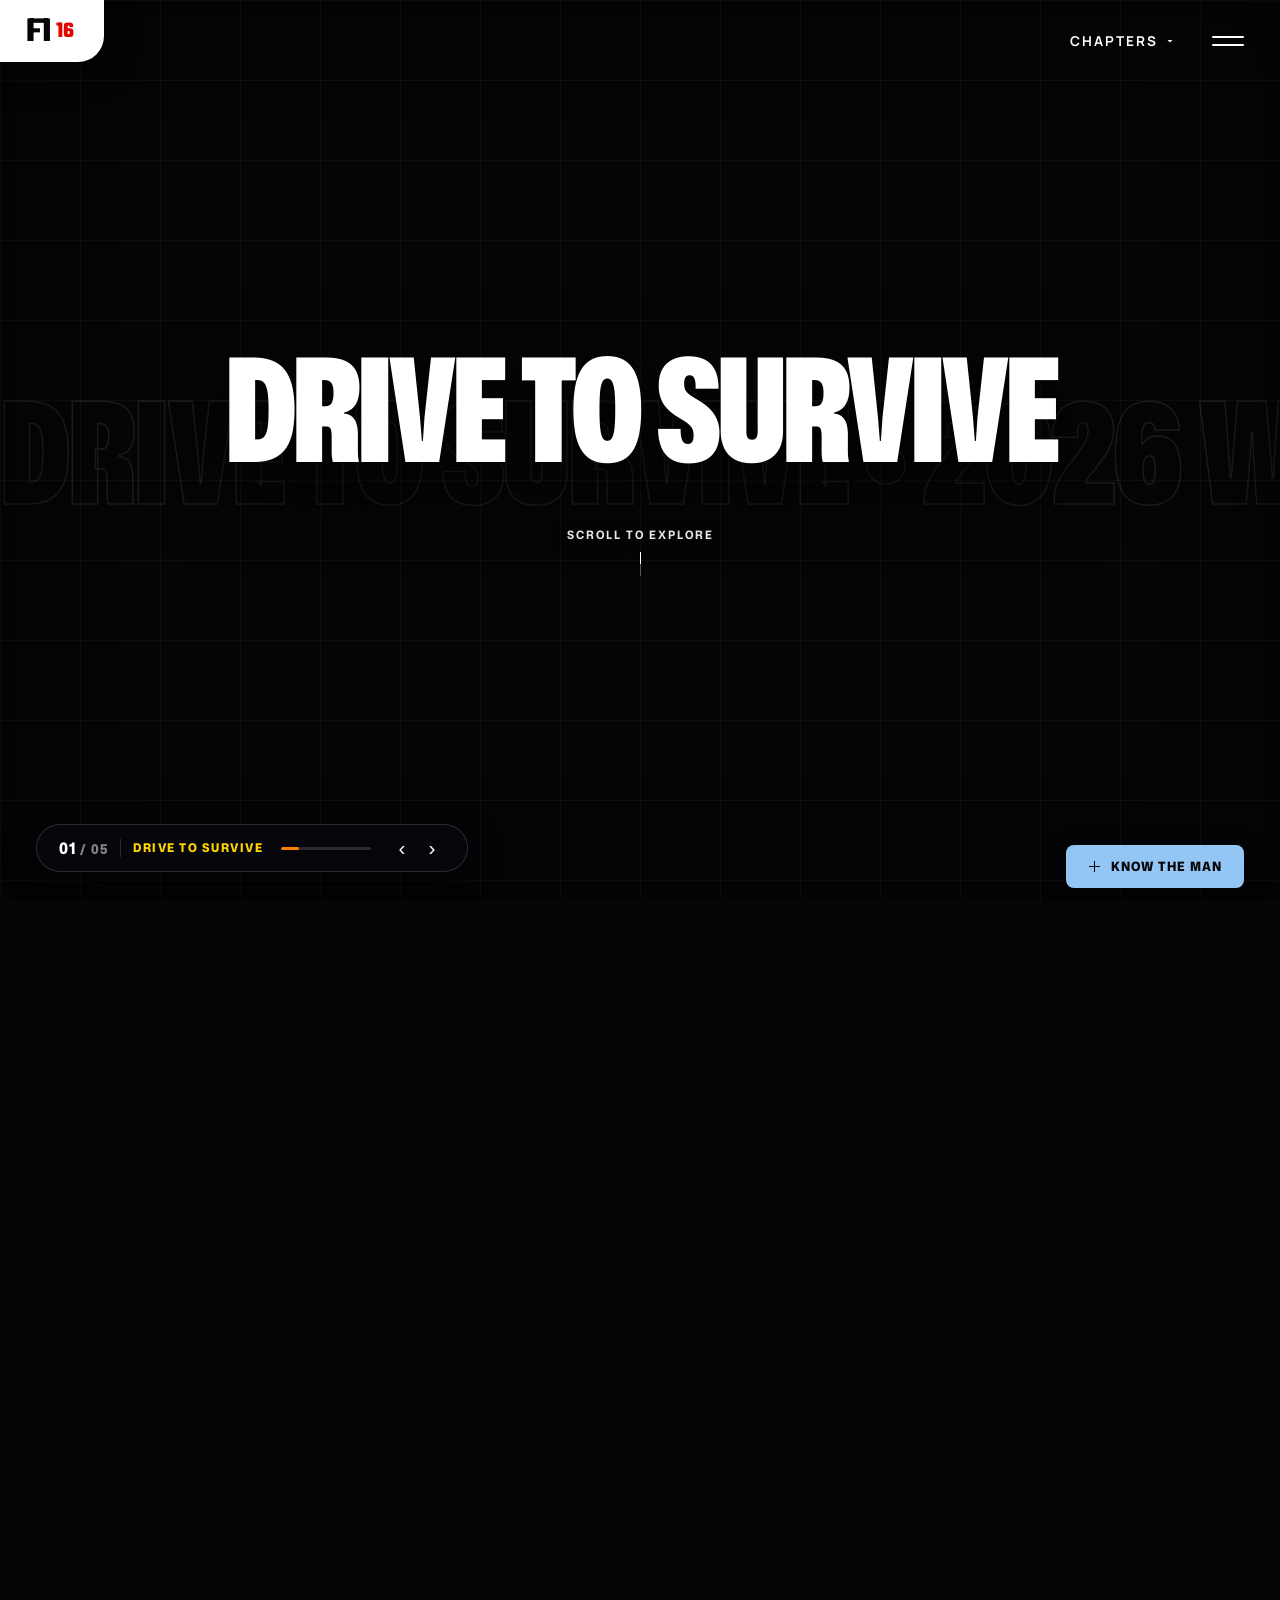
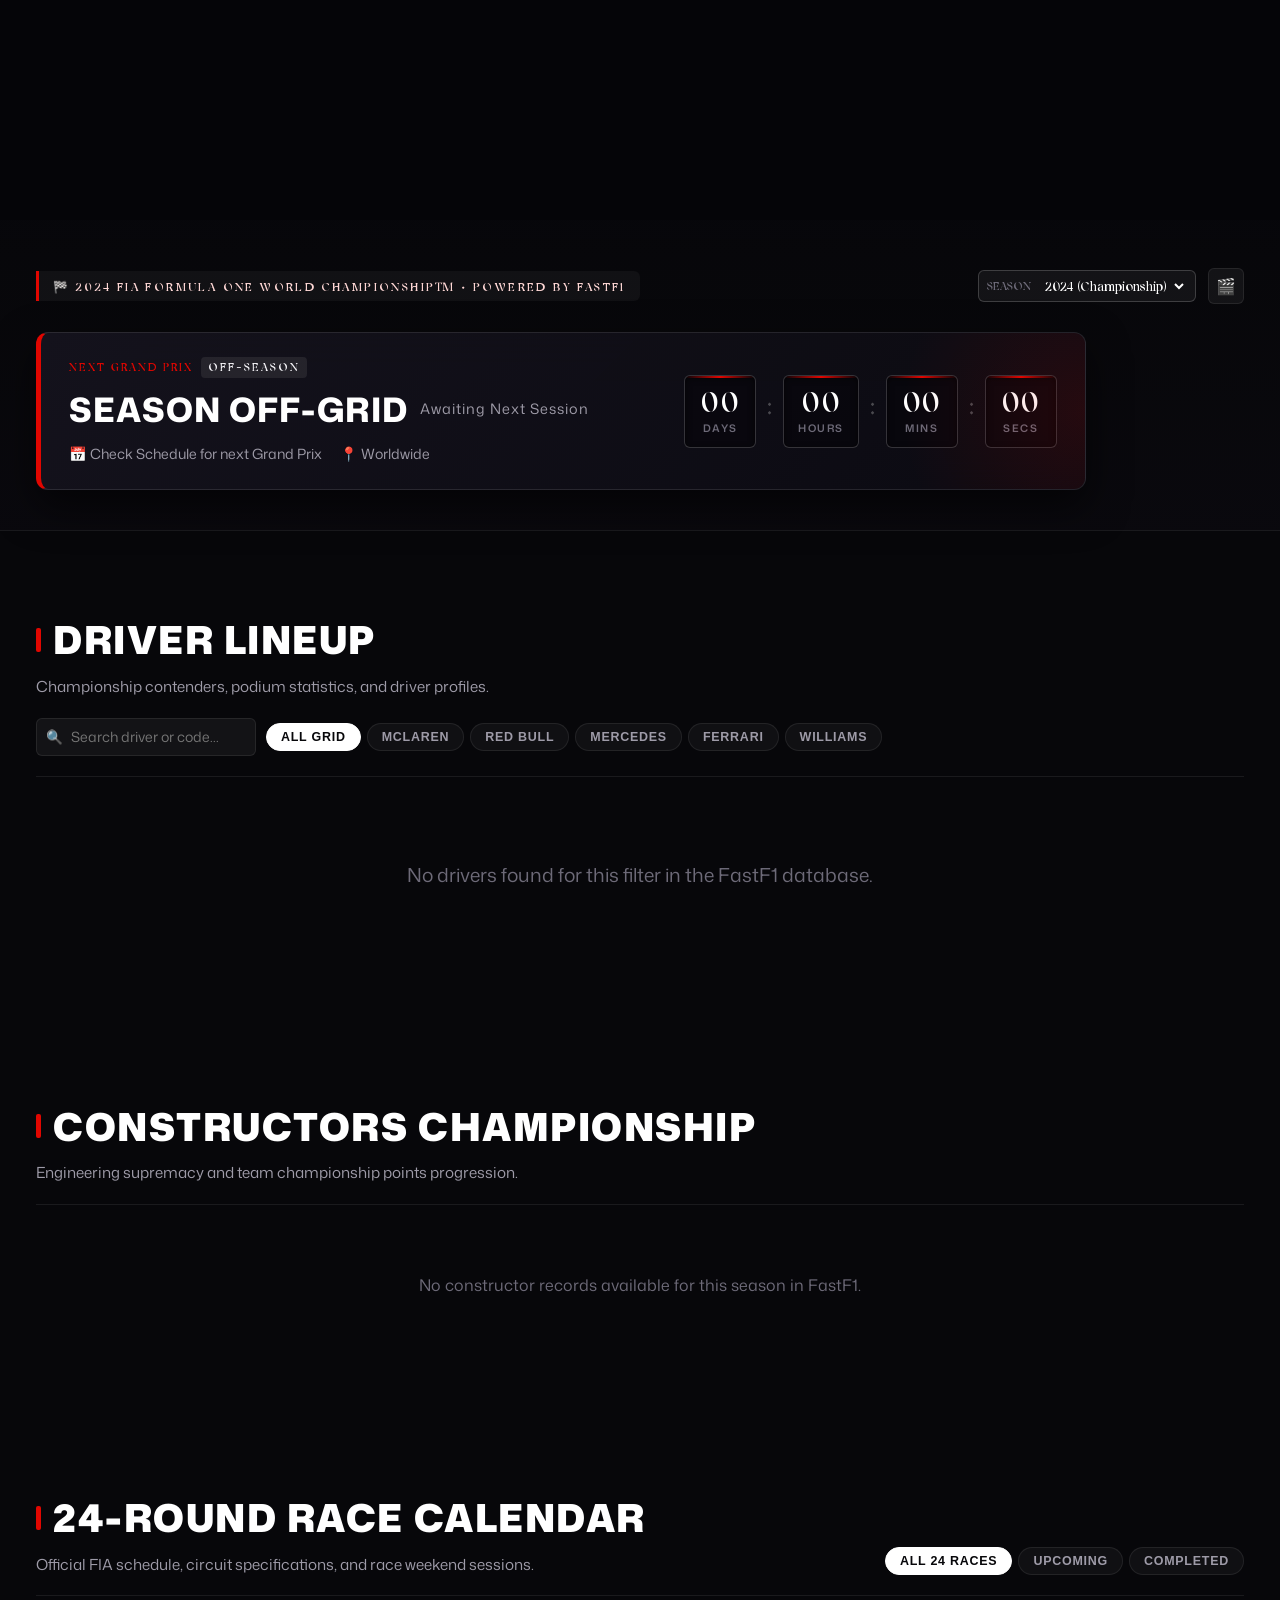
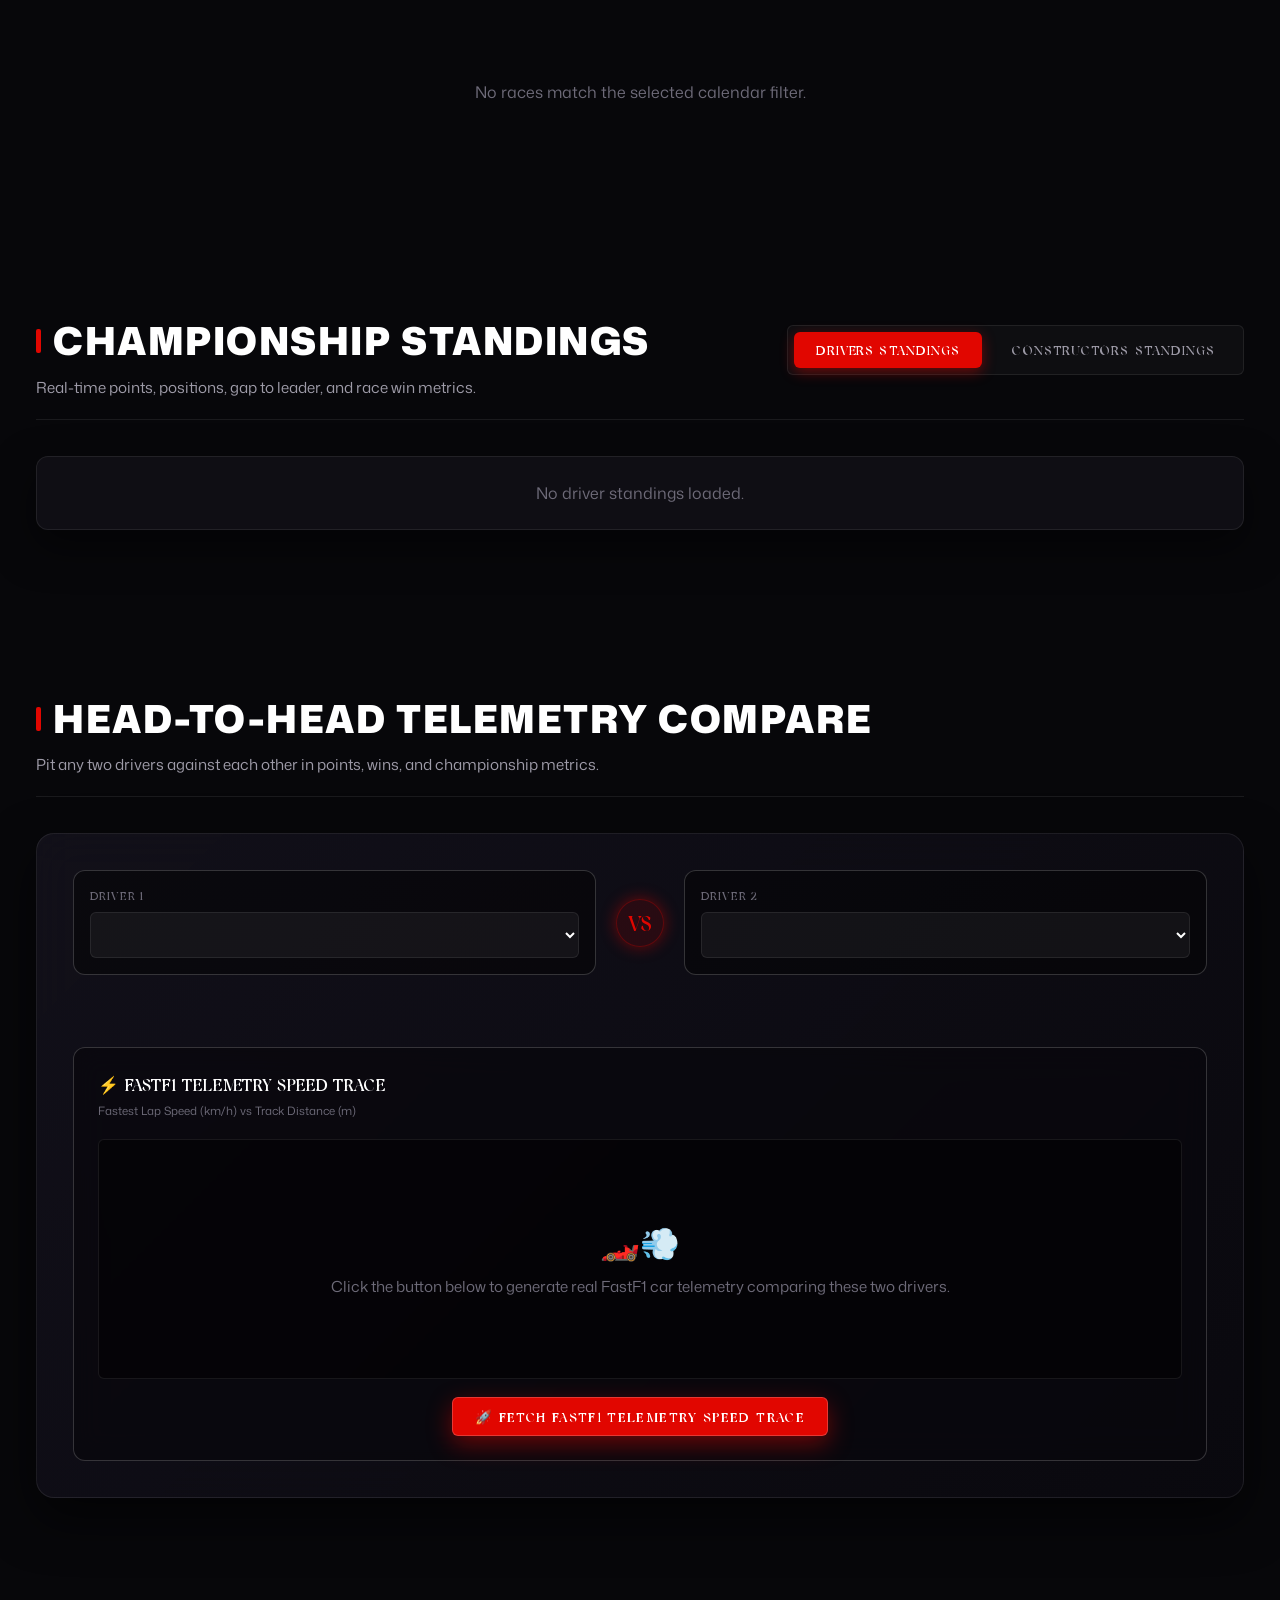
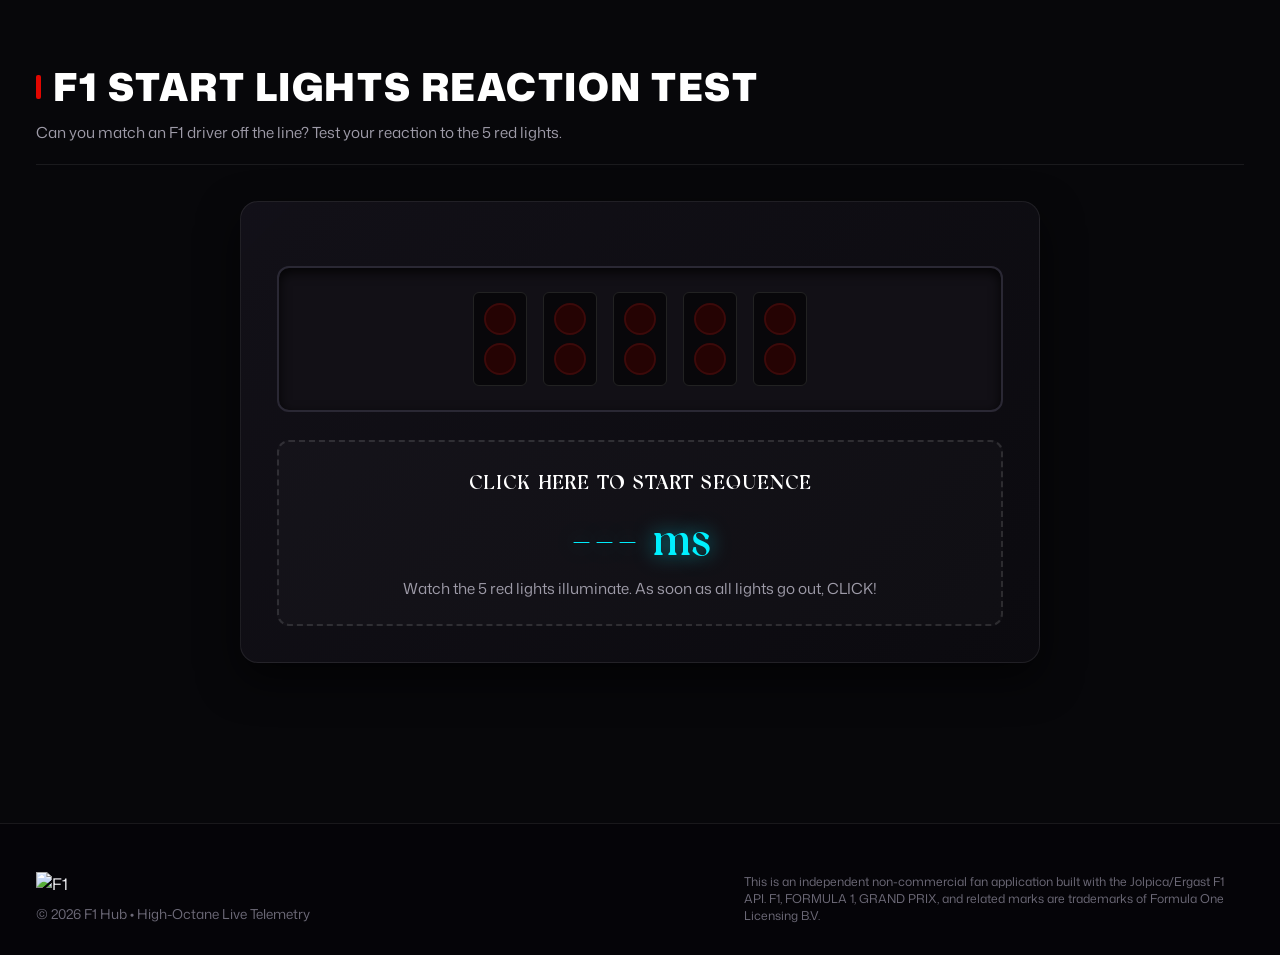
==== index.html @ 4eb57371 "Update F1 telemetry web app, styles, backend server and assets" ====
<!DOCTYPE html>
<html lang="en">
<head>
  <meta charset="UTF-8">
  <meta name="viewport" content="width=device-width, initial-scale=1.0">
  <title>F1 Hub | Official Live Telemetry & Championship Dashboard</title>
  <meta name="description" content="Official F1 telemetry dashboard featuring real-time championship standings, 24-race calendar, driver head-to-head comparisons, and interactive reaction time training.">
  <link rel="preconnect" href="https://fonts.googleapis.com">
  <link rel="preconnect" href="https://fonts.gstatic.com" crossorigin>
  <link href="https://fonts.googleapis.com/css2?family=Manrope:wght@400;600;700;800&family=Teko:wght@500;600;700&family=Orbitron:wght@500;700;900&family=Titillium+Web:ital,wght@0,300;0,400;0,600;0,700;1,400&display=swap" rel="stylesheet">
  <link rel="stylesheet" href="styles.css">
  <link rel="icon" type="image/png" href="f1.png">
</head>
<body>

  <!-- ==========================================================================
       EXACT CHARLES LECLERC 3D TWIN-BLOCK ROTATING PRELOADER
       ========================================================================== -->
  <div id="sitePreloader" class="cl-site-preloader">
    <div class="cl-preloader-tiles">
      <div class="cl-tile"></div><div class="cl-tile"></div>
      <div class="cl-tile"></div><div class="cl-tile"></div>
    </div>
    <div class="cl-flipper-wrapper">
      <div class="cl-flipper-cube">
        <div class="cl-cube-part part-1"></div>
        <div class="cl-cube-part part-2"></div>
      </div>
    </div>
  </div>

  <!-- Chapters Fullscreen Modal / Drawer -->
  <div id="chaptersDrawer" class="cl-chapters-overlay">
    <div class="cl-chapters-header">
      <span class="cl-chapters-title">CHAPTERS</span>
      <button class="cl-chapters-close-btn" id="btnCloseChapters" aria-label="Close Chapters Menu">✕</button>
    </div>
    <ul class="cl-chapters-list">
      <li><a href="#hero" class="chapter-link"><span class="ch-num">01</span> DRIVE TO SURVIVE</a></li>
      <li><a href="#overview" class="chapter-link"><span class="ch-num">02</span> NEXT GRAND PRIX COUNTDOWN</a></li>
      <li><a href="#drivers" class="chapter-link"><span class="ch-num">03</span> DRIVER LINEUP</a></li>
      <li><a href="#teams" class="chapter-link"><span class="ch-num">04</span> CONSTRUCTOR TEAMS</a></li>
      <li><a href="#calendar" class="chapter-link"><span class="ch-num">05</span> 2026 RACE CALENDAR</a></li>
      <li><a href="#standings" class="chapter-link"><span class="ch-num">06</span> WORLD CHAMPIONSHIP STANDINGS</a></li>
      <li><a href="#compare" class="chapter-link"><span class="ch-num">07</span> TELEMETRY COMPARATOR</a></li>
      <li><a href="#reaction-game" class="chapter-link"><span class="ch-num">08</span> START LIGHTS REACTION</a></li>
      <li><a href="/loaders.html" class="chapter-link" target="_blank"><span class="ch-num">09</span> LOADERS SHOWCASE ⚡</a></li>
    </ul>
  </div>

  <!-- ==========================================================================
       LANDO NORRIS STYLE STICKY HORIZONTAL SCROLL SHOWCASE
       1. First scroll minimizes / shrinks the main hero section into a floating card
       2. Continued scroll does horizontal scroll across the showcase track
       ========================================================================== -->
  <section class="ln-scroll-container" id="heroScrollTrack">
    <div class="ln-sticky-viewport" id="heroStickyViewport">

      <!-- Top Left Protruding White Tab with Logo -->
      <div class="cl-top-tab">
        <a href="#hero" class="cl-tab-link" title="F1 Live Telemetry">
          <span class="cl-tab-logo-f1">F1</span>
          <span class="cl-tab-logo-num">16</span>
        </a>
      </div>

      <!-- Top Right Floating Navigation -->
      <nav class="cl-top-nav" aria-label="Hero Navigation">
        <button class="cl-nav-chapters-btn" id="btnChaptersToggle" aria-label="Toggle Chapters">
          <span>CHAPTERS</span>
          <svg class="cl-chevron-icon" width="12" height="12" viewBox="0 0 24 24" fill="currentColor">
            <path d="M7 10l5 5 5-5z"/>
          </svg>
        </button>

        <button class="cl-nav-burger-btn" id="btnBurgerToggle" aria-label="Open Navigation Menu">
          <span class="burger-bar"></span>
          <span class="burger-bar"></span>
        </button>
      </nav>

      <!-- Horizontal Showcase Strip -->
      <div class="ln-horizontal-strip" id="horizontalStrip">

        <!-- SLIDE 1: MAIN HERO SECTION (Minimizes / gets smaller on first scroll) -->
        <div class="ln-slide ln-slide-hero" id="hero">
          <!-- Backdrop Kinetic Outline Typography (revealed as hero minimizes) -->
          <div class="ln-slide-backdrop-marquee" aria-hidden="true">
            <div class="ln-marquee-track">
              <span>DRIVE TO SURVIVE • 2026 WORLD CHAMPIONSHIP • FASTF1 TELEMETRY • HIGH-OCTANE RACING • </span>
              <span>DRIVE TO SURVIVE • 2026 WORLD CHAMPIONSHIP • FASTF1 TELEMETRY • HIGH-OCTANE RACING • </span>
            </div>
          </div>

          <div class="ln-hero-card cl-hero-section" id="heroInnerCard">
            <!-- Full-Bleed Background Video -->
            <div class="cl-hero-video-container">
              <video class="cl-hero-video" id="bgVideo" autoplay muted loop playsinline>
                <source src="video.mp4" type="video/mp4">
              </video>
              <div class="cl-hero-grid-overlay"></div>
            </div>

            <!-- Center Display Headline: DRIVE TO SURVIVE -->
            <div class="cl-hero-center">
              <h1 class="cl-hero-beyond-title">DRIVE TO SURVIVE</h1>
              
              <!-- Scroll To Explore Indicator -->
              <a href="#overview" class="cl-scroll-to-explore" aria-label="Scroll to explore">
                <span>SCROLL TO EXPLORE</span>
                <div class="cl-scroll-indicator-bar"></div>
              </a>
            </div>

            <!-- Bottom Right Floating Pill Button -->
            <a href="#compare" class="cl-bottom-right-pill" title="Explore Telemetry Analysis">
              <span class="cl-pill-plus-icon">
                <svg width="13" height="13" viewBox="0 0 24 24" fill="currentColor">
                  <path d="M11 2h2v20h-2zM2 11h20v2H2z" />
                </svg>
              </span>
              <span>KNOW THE MAN</span>
            </a>
          </div>
        </div>

        <!-- SLIDE 2: NEXT GRAND PRIX COUNTDOWN (MELBOURNE) -->
        <div class="ln-slide ln-slide-feature">
          <div class="ln-feature-card">
            <div class="ln-card-glow red-glow"></div>
            <div class="ln-card-header">
              <span class="ln-card-tag">ROUND 01 // CALENDAR SPOTLIGHT</span>
              <span class="ln-card-subtag">ALBERT PARK • MELBOURNE</span>
            </div>
            <div class="ln-card-body">
              <h2 class="ln-card-title">AUSTRALIAN GRAND PRIX</h2>
              <p class="ln-card-desc">2026 WORLD CHAMPIONSHIP SEASON OPENER</p>
              
              <div class="ln-countdown-box">
                <div class="ln-timer-col"><span class="ln-timer-val" id="slideTimerDays">12</span><span class="ln-timer-lbl">DAYS</span></div>
                <span class="ln-timer-sep">:</span>
                <div class="ln-timer-col"><span class="ln-timer-val" id="slideTimerHours">04</span><span class="ln-timer-lbl">HRS</span></div>
                <span class="ln-timer-sep">:</span>
                <div class="ln-timer-col"><span class="ln-timer-val" id="slideTimerMins">18</span><span class="ln-timer-lbl">MIN</span></div>
                <span class="ln-timer-sep">:</span>
                <div class="ln-timer-col"><span class="ln-timer-val" id="slideTimerSecs">45</span><span class="ln-timer-lbl">SEC</span></div>
              </div>

              <div class="ln-specs-row">
                <span class="ln-spec-pill">🏎️ TOP SPEED 338 KM/H</span>
                <span class="ln-spec-pill">🔄 14 CORNERS</span>
                <span class="ln-spec-pill">⚡ 4 DRS ZONES</span>
                <span class="ln-spec-pill">📍 5.278 KM</span>
              </div>
            </div>
            <div class="ln-card-footer">
              <a href="#overview" class="ln-card-btn"><span>RACE COUNTDOWN DOSSIER</span> →</a>
            </div>
          </div>
        </div>

        <!-- SLIDE 3: 2026 WORLD TITLE FIGHT -->
        <div class="ln-slide ln-slide-feature">
          <div class="ln-feature-card">
            <div class="ln-card-glow papaya-glow"></div>
            <div class="ln-card-header">
              <span class="ln-card-tag">CHAMPIONSHIP STANDINGS // LIVE FASTF1</span>
              <span class="ln-card-subtag">OFFICIAL FIA DRIVER FIGHT</span>
            </div>
            <div class="ln-card-body">
              <h2 class="ln-card-title">WORLD TITLE FIGHT</h2>
              
              <div class="ln-podium-preview">
                <div class="ln-podium-card p1">
                  <div class="p-rank">P1</div>
                  <div class="p-driver">VERSTAPPEN</div>
                  <div class="p-team" style="color: #3671c6;">RED BULL RACING</div>
                  <div class="p-pts">429 PTS</div>
                </div>
                <div class="ln-podium-card p2">
                  <div class="p-rank">P2</div>
                  <div class="p-driver">NORRIS</div>
                  <div class="p-team" style="color: #ff8000;">McLAREN F1</div>
                  <div class="p-pts">366 PTS</div>
                </div>
                <div class="ln-podium-card p3">
                  <div class="p-rank">P3</div>
                  <div class="p-driver">LECLERC</div>
                  <div class="p-team" style="color: #e8002d;">FERRARI</div>
                  <div class="p-pts">337 PTS</div>
                </div>
              </div>
            </div>
            <div class="ln-card-footer">
              <a href="#standings" class="ln-card-btn"><span>VIEW FULL STANDINGS</span> →</a>
            </div>
          </div>
        </div>

        <!-- SLIDE 4: TELEMETRY APEX COMPARATOR -->
        <div class="ln-slide ln-slide-feature">
          <div class="ln-feature-card">
            <div class="ln-card-glow cyan-glow"></div>
            <div class="ln-card-header">
              <span class="ln-card-tag">TELEMETRY ENGINE // HIGH-OCTANE</span>
              <span class="ln-card-subtag">SPEED • THROTTLE • CORNERING</span>
            </div>
            <div class="ln-card-body">
              <h2 class="ln-card-title">APEX COMPARATOR</h2>
              <p class="ln-card-desc">NORRIS (#4) VS LECLERC (#16) HEAD-TO-HEAD DELTA</p>
              
              <div class="ln-telemetry-preview-bars">
                <div class="ln-telemetry-bar-row">
                  <span class="t-name" style="color: #ff8000;">NORRIS (McLaren)</span>
                  <div class="t-bar-bg"><div class="t-bar-fill" style="width: 95%; background: #ff8000;"></div></div>
                  <span class="t-val">344 KM/H</span>
                </div>
                <div class="ln-telemetry-bar-row">
                  <span class="t-name" style="color: #e8002d;">LECLERC (Ferrari)</span>
                  <div class="t-bar-bg"><div class="t-bar-fill" style="width: 92%; background: #e8002d;"></div></div>
                  <span class="t-val">341 KM/H</span>
                </div>
                <div class="ln-telemetry-bar-row">
                  <span class="t-name" style="color: #3671c6;">VERSTAPPEN (Red Bull)</span>
                  <div class="t-bar-bg"><div class="t-bar-fill" style="width: 93%; background: #3671c6;"></div></div>
                  <span class="t-val">342 KM/H</span>
                </div>
              </div>
            </div>
            <div class="ln-card-footer">
              <a href="#compare" class="ln-card-btn"><span>LAUNCH TELEMETRY ENGINE</span> →</a>
            </div>
          </div>
        </div>

        <!-- SLIDE 5: START LIGHTS REACTION TEST -->
        <div class="ln-slide ln-slide-feature">
          <div class="ln-feature-card">
            <div class="ln-card-glow green-glow"></div>
            <div class="ln-card-header">
              <span class="ln-card-tag">SIMULATION TRAINING // FIA START</span>
              <span class="ln-card-subtag">CAN YOU BEAT 0.220s?</span>
            </div>
            <div class="ln-card-body">
              <h2 class="ln-card-title">5 RED LIGHTS</h2>
              <p class="ln-card-desc">TEST YOUR REACTION TIME AGAINST F1 DRIVERS</p>
              
              <div class="ln-lights-mini-row">
                <div class="mini-light active"></div>
                <div class="mini-light active"></div>
                <div class="mini-light active"></div>
                <div class="mini-light active"></div>
                <div class="mini-light active"></div>
              </div>
              <p style="font-size: 0.9rem; color: #ffd500; font-weight: 700; margin-top: 20px; letter-spacing: 1px;">
                PROVE YOUR RACING INSTINCTS ON THE STARTING GRID
              </p>
            </div>
            <div class="ln-card-footer">
              <a href="#reaction-game" class="ln-card-btn"><span>PLAY REACTION GAME</span> ⚡</a>
            </div>
          </div>
        </div>

      </div>

      <!-- Floating Horizontal Navigation Dock (Lando Norris style) -->
      <div class="ln-scroll-controller">
        <div class="ln-controller-meta">
          <span class="ln-ctrl-number"><strong id="horizActiveNum">01</strong> / 05</span>
          <span class="ln-ctrl-title" id="horizActiveTitle">DRIVE TO SURVIVE</span>
        </div>
        <div class="ln-progress-line-track">
          <div class="ln-progress-line-fill" id="horizProgressLine"></div>
        </div>
        <div class="ln-ctrl-nav-btns">
          <button class="ln-ctrl-btn" id="btnHorizPrev" aria-label="Previous Slide">‹</button>
          <button class="ln-ctrl-btn" id="btnHorizNext" aria-label="Next Slide">›</button>
        </div>
      </div>

    </div>
  </section>

  <!-- ==========================================================================
       OVERVIEW & NEXT GRAND PRIX COUNTDOWN
       ========================================================================== -->
  <section class="overview-section" id="overview">
    <div class="overview-top-bar">
      <div class="hero-championship-tag" id="seasonTag">
        🏁 2026 FIA FORMULA ONE WORLD CHAMPIONSHIP™
      </div>
      
      <div class="overview-controls-group">
        <div class="season-selector-wrapper">
          <span class="season-label">SEASON</span>
          <select id="seasonSelect" class="season-select" aria-label="Select F1 Season">
            <option value="2024" selected>2024 (Championship)</option>
            <option value="2025">2025 (Official FIA)</option>
            <option value="2026">2026 (Live Calendar)</option>
          </select>
        </div>

        <button id="videoToggleBtn" class="hud-btn" onclick="toggleBgVideo()" title="Toggle Video Playback" aria-label="Toggle Video Playback">
          🎬
        </button>
      </div>
    </div>

    <!-- Broadcast Countdown HUD -->
    <div class="countdown-hud" aria-label="Next Grand Prix Countdown">
      <div class="race-info-meta">
        <div class="hud-tag">
          <span>NEXT GRAND PRIX</span>
          <span class="badge-round" id="hudRoundBadge">ROUND 1 / 24</span>
        </div>
        <div class="race-headline">
          <span id="hudRaceName">Australian Grand Prix</span>
          <span class="circuit-name" id="hudCircuitName">Albert Park Circuit</span>
        </div>
        <div class="race-schedule-details">
          <span id="hudRaceDate">📅 08 March 2026 • 15:00</span>
          <span id="hudRaceLocation">📍 Melbourne, Australia</span>
        </div>
      </div>

      <div class="countdown-timer-group" id="countdownTimer">
        <div class="timer-unit">
          <span class="timer-digit" id="days">00</span>
          <span class="timer-label">Days</span>
        </div>
        <span class="timer-separator">:</span>
        <div class="timer-unit">
          <span class="timer-digit" id="hours">00</span>
          <span class="timer-label">Hours</span>
        </div>
        <span class="timer-separator">:</span>
        <div class="timer-unit">
          <span class="timer-digit" id="minutes">00</span>
          <span class="timer-label">Mins</span>
        </div>
        <span class="timer-separator">:</span>
        <div class="timer-unit">
          <span class="timer-digit" id="seconds">00</span>
          <span class="timer-label">Secs</span>
        </div>
      </div>
    </div>
  </section>

  <!-- Drivers Section -->
  <section id="drivers" class="content-section">
    <div class="section-header">
      <div class="section-title-group">
        <h2>Driver Lineup</h2>
        <p class="section-subtitle">Championship contenders, podium statistics, and driver profiles.</p>
      </div>

      <div class="filter-toolbar">
        <div class="search-input-wrapper">
          <span class="search-icon">🔍</span>
          <input type="text" id="driverSearchInput" placeholder="Search driver or code..." aria-label="Search driver">
        </div>
        <div class="filter-pills" id="driverFilters">
          <button class="filter-pill active" data-filter="all">All Grid</button>
          <button class="filter-pill" data-filter="mclaren">McLaren</button>
          <button class="filter-pill" data-filter="red_bull">Red Bull</button>
          <button class="filter-pill" data-filter="mercedes">Mercedes</button>
          <button class="filter-pill" data-filter="ferrari">Ferrari</button>
          <button class="filter-pill" data-filter="williams">Williams</button>
        </div>
      </div>
    </div>

    <div class="drivers-grid" id="driversGrid">
      <!-- Injected by JavaScript -->
    </div>
  </section>

  <!-- Constructors Section -->
  <section id="teams" class="content-section">
    <div class="section-header">
      <div class="section-title-group">
        <h2>Constructors Championship</h2>
        <p class="section-subtitle">Engineering supremacy and team championship points progression.</p>
      </div>
    </div>

    <div class="teams-grid" id="teamsGrid">
      <!-- Injected by JavaScript -->
    </div>
  </section>

  <!-- Calendar Section -->
  <section id="calendar" class="content-section">
    <div class="section-header">
      <div class="section-title-group">
        <h2>24-Round Race Calendar</h2>
        <p class="section-subtitle">Official FIA schedule, circuit specifications, and race weekend sessions.</p>
      </div>

      <div class="filter-pills" id="calendarFilters">
        <button class="filter-pill active" data-filter="all">All 24 Races</button>
        <button class="filter-pill" data-filter="upcoming">Upcoming</button>
        <button class="filter-pill" data-filter="completed">Completed</button>
      </div>
    </div>

    <div class="calendar-grid" id="calendarGrid">
      <!-- Injected by JavaScript -->
    </div>
  </section>

  <!-- Standings Section -->
  <section id="standings" class="content-section">
    <div class="section-header">
      <div class="section-title-group">
        <h2>Championship Standings</h2>
        <p class="section-subtitle">Real-time points, positions, gap to leader, and race win metrics.</p>
      </div>

      <div class="standings-tabs">
        <button class="standings-tab-btn active" data-tab="drivers">Drivers Standings</button>
        <button class="standings-tab-btn" data-tab="constructors">Constructors Standings</button>
      </div>
    </div>

    <div class="table-glass-container" id="standingsTableContainer">
      <!-- Injected by JavaScript -->
    </div>
  </section>

  <!-- Head-to-Head Comparison Arena -->
  <section id="compare" class="content-section">
    <div class="section-header">
      <div class="section-title-group">
        <h2>Head-to-Head Telemetry Compare</h2>
        <p class="section-subtitle">Pit any two drivers against each other in points, wins, and championship metrics.</p>
      </div>
    </div>

    <div class="comparator-arena">
      <div class="comparator-selectors">
        <div class="driver-select-box">
          <label for="compareDriver1Select">Driver 1</label>
          <select id="compareDriver1Select" class="comparator-select" aria-label="Select Driver 1">
            <!-- Injected by JavaScript -->
          </select>
        </div>

        <div class="vs-badge">VS</div>

        <div class="driver-select-box">
          <label for="compareDriver2Select">Driver 2</label>
          <select id="compareDriver2Select" class="comparator-select" aria-label="Select Driver 2">
            <!-- Injected by JavaScript -->
          </select>
        </div>
      </div>

      <div class="comparator-display" id="comparatorDisplay">
        <!-- Injected by JavaScript -->
      </div>

      <!-- Live FastF1 Telemetry Trace Comparison -->
      <div class="telemetry-chart-box" id="telemetryChartBox">
        <div class="telemetry-chart-header">
          <div class="telemetry-title">
            <span>⚡ FASTF1 TELEMETRY SPEED TRACE</span>
            <span class="telemetry-sub" id="telemetrySubTitle">Fastest Lap Speed (km/h) vs Track Distance (m)</span>
          </div>
          <div class="telemetry-legend" id="telemetryLegend">
            <!-- Dynamic driver legend injected by JS -->
          </div>
        </div>

        <div class="telemetry-svg-container" id="telemetrySvgContainer">
          <div class="telemetry-placeholder" id="telemetryPlaceholder">
            <span style="font-size: 2rem; margin-bottom: 8px;">🏎️💨</span>
            <p>Click the button below to generate real FastF1 car telemetry comparing these two drivers.</p>
          </div>
        </div>

        <div style="display: flex; justify-content: center; margin-top: 18px;">
          <button id="btnFetchTelemetry" class="btn-primary" style="font-size: 0.85rem; padding: 10px 22px;">
            <span>🚀 Fetch FastF1 Telemetry Speed Trace</span>
          </button>
        </div>
      </div>
    </div>
  </section>

  <!-- F1 Reaction Start Lights Mini-Game -->
  <section id="reaction-game" class="content-section">
    <div class="section-header">
      <div class="section-title-group">
        <h2>F1 Start Lights Reaction Test</h2>
        <p class="section-subtitle">Can you match an F1 driver off the line? Test your reaction to the 5 red lights.</p>
      </div>
    </div>

    <div class="game-container">
      <div class="gantry-box" aria-label="Formula 1 Starting Gantry">
        <div class="gantry-light-unit col-1">
          <div class="light-bulb"></div>
          <div class="light-bulb"></div>
        </div>
        <div class="gantry-light-unit col-2">
          <div class="light-bulb"></div>
          <div class="light-bulb"></div>
        </div>
        <div class="gantry-light-unit col-3">
          <div class="light-bulb"></div>
          <div class="light-bulb"></div>
        </div>
        <div class="gantry-light-unit col-4">
          <div class="light-bulb"></div>
          <div class="light-bulb"></div>
        </div>
        <div class="gantry-light-unit col-5">
          <div class="light-bulb"></div>
          <div class="light-bulb"></div>
        </div>
      </div>

      <div class="game-trigger-zone" id="gameTriggerZone" role="button" tabindex="0" aria-label="Click here to start or test reaction">
        <p class="game-status-text" id="gameStatusText">CLICK HERE TO START SEQUENCE</p>
        <div class="game-score-display" id="gameScoreDisplay">--- ms</div>
        <p class="game-verdict" id="gameVerdict">Watch the 5 red lights illuminate. As soon as all lights go out, CLICK!</p>
      </div>
    </div>
  </section>

  <!-- Circuit Breakdown Modal -->
  <div class="modal-overlay" id="circuitModal" role="dialog" aria-modal="true" aria-labelledby="modalCircuitName">
    <div class="modal-window">
      <button class="modal-close-btn" onclick="closeCircuitModal()" aria-label="Close modal">✕</button>
      <span class="modal-round-tag" id="modalRound">ROUND 1</span>
      <h3 class="modal-circuit-name" id="modalCircuitName">Albert Park Circuit</h3>
      <p style="color: var(--text-muted); font-size: 1.1rem; margin-bottom: 16px;" id="modalRaceName">Australian Grand Prix</p>

      <div class="circuit-stats-grid">
        <div class="circuit-stat-box">
          <span class="c-label">Location</span>
          <span class="c-val" id="modalLocation">Melbourne, Australia</span>
        </div>
        <div class="circuit-stat-box">
          <span class="c-label">Coordinates</span>
          <span class="c-val" id="modalCoords">-37.8497°, 144.968°</span>
        </div>
        <div class="circuit-stat-box">
          <span class="c-label">Scheduled Date</span>
          <span class="c-val" id="modalDate" style="font-size: 0.95rem;">08 Mar 2026</span>
        </div>
      </div>

      <div style="display: flex; justify-content: flex-end; gap: 12px; margin-top: 24px;">
        <a id="modalWikiLink" href="#" target="_blank" rel="noopener noreferrer" class="btn-primary" style="font-size: 0.78rem; padding: 10px 18px;">
          <span>🌐 View Official Grand Prix Dossier</span>
        </a>
      </div>
    </div>
  </div>

  <!-- Footer -->
  <footer class="f1-footer">
    <div class="footer-inner">
      <div>
        <img src="f1.png" alt="F1" style="height: 28px; margin-bottom: 8px;">
        <p class="footer-copy">© 2026 F1 Hub • High-Octane Live Telemetry</p>
      </div>
      <p class="footer-disclaimer">
        This is an independent non-commercial fan application built with the Jolpica/Ergast F1 API. F1, FORMULA 1, GRAND PRIX, and related marks are trademarks of Formula One Licensing B.V.
      </p>
    </div>
  </footer>

  <script src="script.js"></script>
</body>
</html>
---- styles.css ----
@import url('https://fonts.googleapis.com/css2?family=Orbitron:wght@500;700;900&family=Syne:wght@700;800;900&family=Titillium+Web:ital,wght@0,300;0,400;0,600;0,700;0,900;1,400;1,700&display=swap');

/* Lando Norris Official Display & Athletic Headline Fonts */
@font-face {
  font-family: 'Brier';
  src: url('Brier-Bold.woff2') format('woff2');
  font-weight: 400 900;
  font-style: normal;
  font-display: swap;
}

@font-face {
  font-family: 'Brier Bold';
  src: url('Brier-Bold.woff2') format('woff2');
  font-weight: 400 900;
  font-style: normal;
  font-display: swap;
}

/* Lando Norris Official Technical & Grotesque Body/UI Font */
@font-face {
  font-family: 'Mona Sans Variable';
  src: url('MonaSans-Variable.woff2') format('woff2');
  font-weight: 200 900;
  font-stretch: 75% 125%;
  font-style: normal;
  font-display: swap;
}

/* Charles Leclerc Ultra-Condensed Display Font (Colophon Coign) */
@font-face {
  font-family: 'Coign Pro';
  src: url('coign-87-bold.woff2') format('woff2');
  font-weight: 400 900;
  font-style: normal;
  font-display: swap;
}

:root {
  --f1-red: #e10600;
  --f1-red-glow: rgba(225, 6, 0, 0.45);
  --f1-dark: #07070a;
  --f1-dark-card: rgba(18, 17, 24, 0.78);
  --f1-dark-card-hover: rgba(26, 25, 36, 0.92);
  --f1-surface-border: rgba(255, 255, 255, 0.08);
  --f1-surface-border-bright: rgba(255, 255, 255, 0.18);
  --f1-cyan: #00f0ff;
  --f1-yellow: #ffd500;
  --f1-green: #00e676;
  --text-main: #f5f4f8;
  --text-muted: #9e9ba8;
  --text-dim: #6d6a78;
  --font-headline: 'Brier', 'Mona Sans Variable', -apple-system, BlinkMacSystemFont, sans-serif;
  --font-race: 'Mona Sans Variable', 'Titillium Web', -apple-system, BlinkMacSystemFont, "Segoe UI", Roboto, sans-serif;
  --font-hud: 'Brier', 'Orbitron', monospace, sans-serif;
  --radius-sm: 6px;
  --radius-md: 12px;
  --radius-lg: 18px;
  --transition-fast: 0.18s cubic-bezier(0.16, 1, 0.3, 1);
  --transition-normal: 0.32s cubic-bezier(0.16, 1, 0.3, 1);
}

* {
  margin: 0;
  padding: 0;
  box-sizing: border-box;
}

html {
  scroll-behavior: smooth;
}

body {
  font-family: var(--font-race);
  background-color: var(--f1-dark);
  color: var(--text-main);
  min-height: 100vh;
  overflow-x: hidden;
  line-height: 1.5;
  background-image: 
    radial-gradient(circle at 50% 0%, rgba(225, 6, 0, 0.18), transparent 70%),
    radial-gradient(circle at 100% 40%, rgba(0, 240, 255, 0.04), transparent 50%),
    linear-gradient(135deg, rgba(255, 255, 255, 0.015) 25%, transparent 25%),
    linear-gradient(225deg, rgba(255, 255, 255, 0.015) 25%, transparent 25%),
    linear-gradient(45deg, rgba(255, 255, 255, 0.015) 25%, transparent 25%),
    linear-gradient(315deg, rgba(255, 255, 255, 0.015) 25%, #07070a 25%);
  background-size: 100% 100%, 100% 100%, 18px 18px, 18px 18px, 18px 18px, 18px 18px;
  background-attachment: fixed;
}

/* Background Cinematic Video */
.bg-video-container {
  position: fixed;
  inset: 0;
  width: 100%;
  height: 100%;
  z-index: -3;
  overflow: hidden;
}

.bg-video {
  width: 100%;
  height: 100%;
  object-fit: cover;
  opacity: 0.42;
  filter: contrast(1.15) saturate(1.2);
  transition: opacity 0.5s ease;
}

.bg-overlay {
  position: fixed;
  inset: 0;
  background: radial-gradient(circle at 50% 30%, rgba(7, 7, 10, 0.45) 0%, rgba(7, 7, 10, 0.92) 80%, #07070a 100%);
  z-index: -2;
  pointer-events: none;
}

/* Speed Lines Vignette Accent */
.speed-vignette {
  position: fixed;
  inset: 0;
  pointer-events: none;
  z-index: -1;
  background: repeating-linear-gradient(90deg, transparent, transparent 120px, rgba(255, 255, 255, 0.008) 121px);
}

/* ==========================================================================
   TOP BROADCAST HUD BAR
   ========================================================================== */
.top-bar {
  position: sticky;
  top: 0;
  z-index: 100;
  display: flex;
  align-items: center;
  justify-content: space-between;
  padding: 12px 36px;
  background: rgba(10, 9, 14, 0.85);
  backdrop-filter: blur(16px);
  -webkit-backdrop-filter: blur(16px);
  border-bottom: 1px solid var(--f1-surface-border);
  box-shadow: 0 4px 24px rgba(0, 0, 0, 0.6);
}

.brand-section {
  display: flex;
  align-items: center;
  gap: 16px;
}

.logo-wrapper {
  display: flex;
  align-items: center;
  text-decoration: none;
}

.f1-logo {
  height: 38px;
  width: auto;
  filter: drop-shadow(0 0 10px rgba(225, 6, 0, 0.6));
  transition: transform var(--transition-fast);
}

.f1-logo:hover {
  transform: scale(1.05);
}

.live-badge {
  display: inline-flex;
  align-items: center;
  gap: 6px;
  background: rgba(225, 6, 0, 0.16);
  border: 1px solid rgba(225, 6, 0, 0.45);
  padding: 4px 10px;
  border-radius: 999px;
  font-family: var(--font-hud);
  font-size: 0.7rem;
  letter-spacing: 0.1em;
  color: #ff524d;
  text-transform: uppercase;
}

.live-dot {
  width: 7px;
  height: 7px;
  background: var(--f1-red);
  border-radius: 50%;
  box-shadow: 0 0 8px var(--f1-red);
  animation: liveBlink 1.4s infinite ease-in-out;
}

@keyframes liveBlink {
  0%, 100% { opacity: 1; transform: scale(1); }
  50% { opacity: 0.25; transform: scale(0.8); }
}

/* Nav Menu */
.main-nav {
  display: flex;
  align-items: center;
}

.main-nav ul {
  display: flex;
  align-items: center;
  list-style: none;
  gap: 8px;
}

.main-nav a {
  text-decoration: none;
  font-family: var(--font-race);
  font-size: 0.85rem;
  font-weight: 700;
  letter-spacing: 0.1em;
  text-transform: uppercase;
  color: var(--text-muted);
  padding: 8px 14px;
  border-radius: var(--radius-sm);
  background: transparent;
  border: 1px solid transparent;
  transition: all var(--transition-fast);
  display: flex;
  align-items: center;
  gap: 6px;
}

.main-nav a:hover,
.main-nav a.active {
  color: #ffffff;
  background: rgba(255, 255, 255, 0.06);
  border-color: rgba(255, 255, 255, 0.15);
  transform: translateY(-1px);
}

.nav-accent-btn {
  background: linear-gradient(135deg, rgba(225, 6, 0, 0.3), rgba(225, 6, 0, 0.1)) !important;
  border: 1px solid rgba(225, 6, 0, 0.4) !important;
  color: #ffb8b6 !important;
}

.nav-accent-btn:hover {
  background: var(--f1-red) !important;
  color: #ffffff !important;
  box-shadow: 0 0 16px var(--f1-red-glow);
}

/* Controls & Season Selector */
.top-controls {
  display: flex;
  align-items: center;
  gap: 12px;
}

.season-selector-wrapper {
  display: flex;
  align-items: center;
  gap: 6px;
  background: rgba(255, 255, 255, 0.05);
  border: 1px solid var(--f1-surface-border-bright);
  border-radius: var(--radius-sm);
  padding: 4px 8px;
}

.season-label {
  font-size: 0.72rem;
  font-family: var(--font-hud);
  color: var(--text-dim);
  text-transform: uppercase;
}

.season-select {
  background: transparent;
  border: none;
  color: #ffffff;
  font-family: var(--font-hud);
  font-size: 0.82rem;
  font-weight: 700;
  outline: none;
  cursor: pointer;
  padding: 2px 4px;
}

.season-select option {
  background: #111018;
  color: #ffffff;
}

.hud-btn {
  background: rgba(255, 255, 255, 0.05);
  border: 1px solid var(--f1-surface-border);
  color: var(--text-muted);
  width: 36px;
  height: 36px;
  border-radius: var(--radius-sm);
  display: inline-flex;
  align-items: center;
  justify-content: center;
  cursor: pointer;
  font-size: 1rem;
  transition: all var(--transition-fast);
}

.hud-btn:hover {
  background: rgba(255, 255, 255, 0.12);
  color: #ffffff;
  border-color: rgba(255, 255, 255, 0.25);
}

.mobile-menu-btn {
  display: none;
}

/* ==========================================================================
   EXACT CHARLES LECLERC 3D TWIN-BLOCK PRELOADER
   ========================================================================== */
.cl-site-preloader {
  position: fixed;
  inset: 0;
  background: #050608;
  z-index: 999999;
  display: flex;
  align-items: center;
  justify-content: center;
  transition: opacity 0.8s cubic-bezier(0.77, 0, 0.175, 1), visibility 0.8s;
}

.cl-flipper-wrapper {
  position: relative;
  width: 60px;
  height: 60px;
  display: flex;
  align-items: center;
  justify-content: center;
  perspective: 400px;
}

.cl-flipper-cube {
  position: relative;
  width: 52px;
  height: 52px;
  transform-style: preserve-3d;
  animation: clTwinBlockFlip 1.8s cubic-bezier(0.77, 0, 0.175, 1) infinite;
}

.cl-cube-part {
  position: absolute;
  width: 24px;
  height: 24px;
  background: #ffffff;
  box-shadow: 0 0 10px rgba(255, 255, 255, 0.2);
}

.cl-cube-part.part-1 {
  bottom: 0;
  left: 0;
  transform: skewX(-8deg);
}

.cl-cube-part.part-2 {
  top: 0;
  right: 0;
  transform: skewX(-8deg);
}

@keyframes clTwinBlockFlip {
  0% {
    transform: perspective(400px) rotateY(0deg) rotateX(0deg);
  }
  50% {
    transform: perspective(400px) rotateY(180deg) rotateX(0deg);
  }
  100% {
    transform: perspective(400px) rotateY(180deg) rotateX(180deg);
  }
}

.cl-site-preloader.dismiss {
  opacity: 0;
  visibility: hidden;
  pointer-events: none;
}

/* ==========================================================================
   LANDO NORRIS STYLE STICKY HORIZONTAL SCROLL SHOWCASE
   ========================================================================== */
.ln-scroll-container {
  position: relative;
  height: 380vh; /* Smooth vertical track for hero shrink + horizontal slides */
  background: #050508;
}

.ln-sticky-viewport {
  position: sticky;
  top: 0;
  width: 100vw;
  height: 100vh;
  overflow: hidden;
  display: flex;
  align-items: center;
  z-index: 15;
  background: #050508;
}

.ln-horizontal-strip {
  display: flex;
  align-items: center;
  height: 100vh;
  will-change: transform;
  transform: translate3d(0, 0, 0);
}

.ln-slide {
  flex: 0 0 100vw;
  width: 100vw;
  height: 100vh;
  display: flex;
  align-items: center;
  justify-content: center;
  position: relative;
}

.ln-slide-hero {
  padding: 0;
  width: 100vw;
  height: 100vh;
  display: flex;
  align-items: center;
  justify-content: center;
  position: relative;
  overflow: hidden;
}

/* Backdrop Kinetic Outline Typography (revealed when hero minimizes to 30%) */
.ln-slide-backdrop-marquee {
  position: absolute;
  top: 50%;
  left: 0;
  width: 100vw;
  transform: translateY(-50%);
  pointer-events: none;
  z-index: 0;
  overflow: hidden;
  white-space: nowrap;
  user-select: none;
}

.ln-marquee-track {
  display: inline-flex;
  white-space: nowrap;
  animation: lnMarqueeRoll 35s linear infinite;
}

.ln-marquee-track span {
  display: inline-block;
  font-family: 'Mona Sans Variable', sans-serif;
  font-variation-settings: "wdth" 76, "wght" 900;
  font-size: clamp(5rem, 11vw, 12rem);
  text-transform: uppercase;
  line-height: 1;
  color: transparent;
  -webkit-text-stroke: 1.5px rgba(255, 255, 255, 0.09);
  letter-spacing: -0.02em;
}

@keyframes lnMarqueeRoll {
  0% { transform: translate3d(0, 0, 0); }
  100% { transform: translate3d(-50%, 0, 0); }
}

.ln-hero-card {
  width: 100vw;
  height: 100vh;
  position: relative;
  z-index: 1;
  overflow: hidden;
  transform-origin: center center;
  will-change: transform, border-radius, box-shadow, border;
  transition: border-radius 0.05s linear, box-shadow 0.05s linear;
}

.ln-slide-feature {
  padding: 0 4vw;
  box-sizing: border-box;
}

.ln-feature-card {
  width: min(84vw, 1100px);
  height: min(78vh, 620px);
  background: rgba(14, 13, 20, 0.88);
  backdrop-filter: blur(28px);
  -webkit-backdrop-filter: blur(28px);
  border: 1px solid rgba(255, 255, 255, 0.12);
  border-radius: 26px;
  position: relative;
  overflow: hidden;
  display: flex;
  flex-direction: column;
  justify-content: space-between;
  padding: 40px 50px;
  box-shadow: 0 24px 70px rgba(0, 0, 0, 0.75);
}

.ln-card-glow {
  position: absolute;
  top: -80px;
  right: -80px;
  width: 320px;
  height: 320px;
  border-radius: 50%;
  pointer-events: none;
  filter: blur(80px);
  opacity: 0.35;
}

.ln-card-glow.red-glow { background: radial-gradient(circle, var(--f1-red), transparent 70%); }
.ln-card-glow.papaya-glow { background: radial-gradient(circle, #ff8000, transparent 70%); }
.ln-card-glow.cyan-glow { background: radial-gradient(circle, #00f0ff, transparent 70%); }
.ln-card-glow.green-glow { background: radial-gradient(circle, #00e676, transparent 70%); }

.ln-card-header {
  display: flex;
  justify-content: space-between;
  align-items: center;
  flex-wrap: wrap;
  gap: 12px;
  border-bottom: 1px solid rgba(255, 255, 255, 0.08);
  padding-bottom: 16px;
}

.ln-card-tag {
  font-family: 'Mona Sans Variable', sans-serif;
  font-variation-settings: "wdth" 95, "wght" 800;
  font-size: 0.78rem;
  letter-spacing: 2px;
  text-transform: uppercase;
  color: var(--f1-red);
}

.ln-card-subtag {
  font-family: 'Mona Sans Variable', sans-serif;
  font-variation-settings: "wdth" 100, "wght" 600;
  font-size: 0.78rem;
  letter-spacing: 1.5px;
  text-transform: uppercase;
  color: rgba(255, 255, 255, 0.6);
}

.ln-card-body {
  margin: auto 0;
  padding: 14px 0;
}

.ln-card-title {
  font-family: 'Mona Sans Variable', sans-serif;
  font-variation-settings: "wdth" 80, "wght" 900;
  font-size: clamp(2.4rem, 4.8vw, 4.2rem);
  line-height: 0.94;
  letter-spacing: -0.03em;
  text-transform: uppercase;
  color: #ffffff;
  margin: 0 0 8px 0;
}

.ln-card-desc, .ln-card-circuit {
  font-family: 'Mona Sans Variable', sans-serif;
  font-variation-settings: "wdth" 95, "wght" 600;
  font-size: 0.95rem;
  letter-spacing: 1px;
  color: rgba(255, 255, 255, 0.65);
  margin-bottom: 22px;
}

/* Slide Countdown */
.ln-countdown-box {
  display: inline-flex;
  align-items: center;
  gap: 12px;
  background: rgba(0, 0, 0, 0.5);
  border: 1px solid rgba(255, 255, 255, 0.1);
  border-radius: 14px;
  padding: 14px 22px;
  margin-bottom: 20px;
}

.ln-timer-col {
  display: flex;
  flex-direction: column;
  align-items: center;
}

.ln-timer-val {
  font-family: 'Mona Sans Variable', sans-serif;
  font-variation-settings: "wdth" 85, "wght" 900;
  font-size: 2.2rem;
  line-height: 1;
  color: #ffffff;
}

.ln-timer-lbl {
  font-size: 0.65rem;
  letter-spacing: 1.5px;
  color: var(--text-dim);
  font-weight: 700;
  margin-top: 4px;
}

.ln-timer-sep {
  font-size: 1.8rem;
  font-weight: 700;
  color: rgba(255, 255, 255, 0.3);
  margin-bottom: 12px;
}

.ln-specs-row {
  display: flex;
  flex-wrap: wrap;
  gap: 10px;
}

.ln-spec-pill {
  padding: 6px 14px;
  background: rgba(255, 255, 255, 0.05);
  border: 1px solid rgba(255, 255, 255, 0.1);
  border-radius: 20px;
  font-size: 0.75rem;
  font-weight: 700;
  letter-spacing: 1px;
  color: rgba(255, 255, 255, 0.85);
}

/* Slide Podium Cards */
.ln-podium-preview {
  display: grid;
  grid-template-columns: repeat(3, 1fr);
  gap: 16px;
  margin-top: 10px;
}

.ln-podium-card {
  background: rgba(0, 0, 0, 0.45);
  border: 1px solid rgba(255, 255, 255, 0.08);
  border-radius: 14px;
  padding: 18px;
  position: relative;
  display: flex;
  flex-direction: column;
  justify-content: space-between;
}

.ln-podium-card.p1 { border-color: rgba(255, 215, 0, 0.4); box-shadow: 0 0 20px rgba(255, 215, 0, 0.1); }
.ln-podium-card.p2 { border-color: rgba(255, 128, 0, 0.4); box-shadow: 0 0 20px rgba(255, 128, 0, 0.1); }
.ln-podium-card.p3 { border-color: rgba(232, 0, 45, 0.4); box-shadow: 0 0 20px rgba(232, 0, 45, 0.1); }

.p-rank { font-size: 1.4rem; font-weight: 900; line-height: 1; margin-bottom: 6px; }
.ln-podium-card.p1 .p-rank { color: #ffd700; }
.ln-podium-card.p2 .p-rank { color: #ff8000; }
.ln-podium-card.p3 .p-rank { color: #ff4d4d; }

.p-driver {
  font-family: 'Mona Sans Variable', sans-serif;
  font-variation-settings: "wdth" 85, "wght" 800;
  font-size: 1.15rem;
  color: #fff;
  letter-spacing: 0.5px;
}

.p-team { font-size: 0.72rem; font-weight: 700; letter-spacing: 1px; margin-top: 3px; }
.p-pts {
  font-family: 'Mona Sans Variable', sans-serif;
  font-variation-settings: "wdth" 90, "wght" 900;
  font-size: 1.3rem;
  color: #fff;
  margin-top: 8px;
}

/* Slide Telemetry Bars */
.ln-telemetry-preview-bars {
  display: flex;
  flex-direction: column;
  gap: 14px;
  margin-top: 14px;
  max-width: 600px;
}

.ln-telemetry-bar-row {
  display: grid;
  grid-template-columns: 170px 1fr 90px;
  align-items: center;
  gap: 16px;
}

.ln-telemetry-bar-row .t-name {
  font-size: 0.85rem;
  font-weight: 800;
  letter-spacing: 1px;
}

.t-bar-bg {
  height: 8px;
  background: rgba(255, 255, 255, 0.08);
  border-radius: 4px;
  overflow: hidden;
}

.t-bar-fill {
  height: 100%;
  border-radius: 4px;
  transition: width 0.6s ease;
}

.ln-telemetry-bar-row .t-val {
  font-family: 'Mona Sans Variable', sans-serif;
  font-variation-settings: "wdth" 90, "wght" 800;
  font-size: 0.95rem;
  color: #fff;
  text-align: right;
}

/* 5 Red Lights Mini Row */
.ln-lights-mini-row {
  display: inline-flex;
  gap: 14px;
  background: rgba(0, 0, 0, 0.6);
  padding: 14px 22px;
  border-radius: 12px;
  border: 1px solid rgba(255, 255, 255, 0.1);
  margin-top: 10px;
}

.mini-light {
  width: 24px;
  height: 24px;
  border-radius: 50%;
  background: #2a0000;
  border: 2px solid rgba(255, 255, 255, 0.15);
  box-shadow: inset 0 2px 4px rgba(0, 0, 0, 0.8);
}

.mini-light.active {
  background: #ff0000;
  box-shadow: 0 0 16px #ff0000, 0 0 30px rgba(255, 0, 0, 0.6);
}

/* Card Footer and CTA Button */
.ln-card-footer {
  display: flex;
  justify-content: flex-end;
  border-top: 1px solid rgba(255, 255, 255, 0.08);
  padding-top: 18px;
}

.ln-card-btn {
  display: inline-flex;
  align-items: center;
  gap: 8px;
  padding: 12px 24px;
  background: rgba(255, 255, 255, 0.08);
  border: 1px solid rgba(255, 255, 255, 0.15);
  border-radius: 8px;
  color: #ffffff;
  text-decoration: none;
  font-family: 'Mona Sans Variable', sans-serif;
  font-variation-settings: "wdth" 95, "wght" 800;
  font-size: 0.82rem;
  letter-spacing: 1.5px;
  text-transform: uppercase;
  transition: all 0.25s ease;
}

.ln-card-btn:hover {
  background: var(--f1-red);
  border-color: var(--f1-red);
  transform: translateY(-2px);
  box-shadow: 0 8px 24px var(--f1-red-glow);
}

/* Floating Horizontal Progress Bar & Slide Controller */
.ln-scroll-controller {
  position: absolute;
  bottom: 28px;
  left: 36px;
  z-index: 30;
  display: flex;
  align-items: center;
  gap: 18px;
  background: rgba(8, 7, 12, 0.82);
  backdrop-filter: blur(20px);
  -webkit-backdrop-filter: blur(20px);
  border: 1px solid rgba(255, 255, 255, 0.15);
  padding: 10px 22px;
  border-radius: 30px;
  box-shadow: 0 10px 30px rgba(0, 0, 0, 0.6);
  user-select: none;
  transition: opacity 0.2s ease, transform 0.2s ease;
}

.ln-controller-meta {
  display: flex;
  align-items: center;
  gap: 12px;
}

.ln-ctrl-number {
  font-family: 'Mona Sans Variable', sans-serif;
  font-variation-settings: "wdth" 90, "wght" 800;
  font-size: 0.85rem;
  letter-spacing: 1px;
  color: rgba(255, 255, 255, 0.5);
}

.ln-ctrl-number strong {
  color: #ffffff;
  font-size: 1rem;
}

.ln-ctrl-title {
  font-family: 'Mona Sans Variable', sans-serif;
  font-variation-settings: "wdth" 95, "wght" 800;
  font-size: 0.75rem;
  letter-spacing: 1.5px;
  text-transform: uppercase;
  color: #ffd500;
  border-left: 1px solid rgba(255, 255, 255, 0.15);
  padding-left: 12px;
}

.ln-progress-line-track {
  width: 90px;
  height: 3px;
  background: rgba(255, 255, 255, 0.15);
  border-radius: 2px;
  overflow: hidden;
}

.ln-progress-line-fill {
  width: 20%;
  height: 100%;
  background: #ff8000;
  border-radius: 2px;
  transition: width 0.12s linear;
}

.ln-ctrl-nav-btns {
  display: flex;
  align-items: center;
  gap: 4px;
}

.ln-ctrl-btn {
  background: transparent;
  border: none;
  color: #ffffff;
  font-size: 1.3rem;
  line-height: 1;
  width: 26px;
  height: 26px;
  border-radius: 50%;
  cursor: pointer;
  display: flex;
  align-items: center;
  justify-content: center;
  transition: all 0.2s ease;
}

.ln-ctrl-btn:hover {
  background: rgba(255, 255, 255, 0.15);
  color: #ff8000;
}

/* ==========================================================================
   EXACT CHARLES LECLERC STYLE HERO SECTION
   ========================================================================== */
.cl-hero-section {
  position: relative;
  width: 100%;
  height: 100%;
  min-height: 600px;
  overflow: hidden;
  display: flex;
  flex-direction: column;
  justify-content: space-between;
  align-items: center;
}

.cl-hero-video-container {
  position: absolute;
  inset: 0;
  width: 100%;
  height: 100%;
  z-index: 1;
}

.cl-hero-video {
  width: 100%;
  height: 100%;
  object-fit: cover;
  filter: contrast(1.08) saturate(1.1);
}

.cl-hero-grid-overlay {
  position: absolute;
  inset: 0;
  background-image: 
    linear-gradient(rgba(255, 255, 255, 0.04) 1px, transparent 1px),
    linear-gradient(90deg, rgba(255, 255, 255, 0.04) 1px, transparent 1px);
  background-size: 80px 80px;
  pointer-events: none;
  z-index: 2;
  box-shadow: inset 0 0 100px rgba(0, 0, 0, 0.5);
}

/* Top Left Protruding White Tab with Logo */
.cl-top-tab {
  position: absolute;
  top: 0;
  left: 0;
  background: #ffffff;
  padding: 18px 30px 14px 26px;
  border-bottom-right-radius: 26px;
  z-index: 20;
  box-shadow: 0 10px 30px rgba(0, 0, 0, 0.6);
  display: flex;
  align-items: center;
}

.cl-tab-link {
  display: flex;
  align-items: center;
  gap: 6px;
  text-decoration: none;
}

.cl-tab-logo-f1 {
  font-family: 'Teko', sans-serif;
  font-size: 2.2rem;
  font-weight: 700;
  color: #050608;
  line-height: 0.85;
  letter-spacing: -1px;
}

.cl-tab-logo-num {
  font-family: 'Teko', sans-serif;
  font-size: 1.4rem;
  font-weight: 700;
  color: #e10600;
  line-height: 0.85;
}

/* Top Right Navigation */
.cl-top-nav {
  position: absolute;
  top: 24px;
  right: 36px;
  z-index: 20;
  display: flex;
  align-items: center;
  gap: 24px;
}

.cl-nav-chapters-btn {
  background: transparent;
  border: none;
  color: #ffffff;
  font-family: 'Manrope', 'Titillium Web', sans-serif;
  font-size: 0.85rem;
  font-weight: 700;
  letter-spacing: 2px;
  text-transform: uppercase;
  cursor: pointer;
  display: flex;
  align-items: center;
  gap: 6px;
  padding: 8px 12px;
  transition: all 0.2s ease;
}

.cl-nav-chapters-btn:hover {
  opacity: 0.8;
  transform: translateY(-1px);
}

.cl-chevron-icon {
  transition: transform 0.25s ease;
}

.cl-nav-chapters-btn:hover .cl-chevron-icon {
  transform: translateY(2px);
}

.cl-nav-burger-btn {
  background: transparent;
  border: none;
  width: 32px;
  height: 24px;
  display: flex;
  flex-direction: column;
  justify-content: center;
  gap: 6px;
  cursor: pointer;
  padding: 0;
}

.burger-bar {
  width: 100%;
  height: 2px;
  background: #ffffff;
  border-radius: 2px;
  transition: all 0.25s ease;
}

.cl-nav-burger-btn:hover .burger-bar {
  background: #94c6f5;
}

/* Center Display Headline: DRIVE TO SURVIVE */
.cl-hero-center {
  position: relative;
  z-index: 10;
  margin: auto 0;
  text-align: center;
  display: flex;
  flex-direction: column;
  align-items: center;
  justify-content: center;
  padding: 0 20px;
  pointer-events: auto;
}

.cl-hero-beyond-title {
  font-family: 'Mona Sans Variable', 'Brier Bold', -apple-system, BlinkMacSystemFont, "Segoe UI", Roboto, sans-serif;
  font-variation-settings: "wdth" 76, "wght" 900;
  font-stretch: 75%;
  font-weight: 900;
  font-size: clamp(3.6rem, 11.2vw, 11.5rem);
  line-height: 0.88;
  letter-spacing: -0.035em;
  text-transform: uppercase;
  color: #ffffff;
  margin: 0;
  text-align: center;
  text-shadow: 0 24px 80px rgba(0, 0, 0, 0.95);
  user-select: none;
  /* Off-screen below the bottom of the viewport initially: only video visible */
  transform: translateY(50vh);
  opacity: 0;
  /* Smooth, high-impact glide from bottom to center */
  transition: transform 1.0s cubic-bezier(0.16, 1, 0.3, 1), opacity 0.85s cubic-bezier(0.16, 1, 0.3, 1);
  will-change: transform, opacity;
}

/* When viewer moves cursor on webpage, smoothly and slowly glide from bottom to center */
.cl-hero-section.cl-revealed .cl-hero-beyond-title {
  transform: translateY(0);
  opacity: 1;
}

/* Scroll To Explore Indicator */
.cl-scroll-to-explore {
  display: flex;
  flex-direction: column;
  align-items: center;
  gap: 8px;
  text-decoration: none;
  color: rgba(255, 255, 255, 0.9);
  font-family: 'Mona Sans Variable', 'Manrope', sans-serif;
  font-variation-settings: "wdth" 95, "wght" 700;
  font-size: 0.72rem;
  font-weight: 700;
  letter-spacing: 2px;
  text-transform: uppercase;
  margin-top: 36px;
  opacity: 0;
  transform: translateY(20px);
  text-shadow: 0 2px 14px rgba(0, 0, 0, 0.95);
  /* Delayed until slow hero text has glided up */
  transition: opacity 1.4s ease 2.8s, transform 1.4s cubic-bezier(0.22, 1, 0.36, 1) 2.8s, color 0.2s ease;
}

.cl-hero-section.cl-revealed .cl-scroll-to-explore {
  opacity: 0.85;
  transform: translateY(0);
}

.cl-scroll-to-explore:hover {
  color: #ffffff;
  opacity: 1;
}

.cl-scroll-indicator-bar {
  width: 1px;
  height: 24px;
  background: rgba(255, 255, 255, 0.3);
  position: relative;
  overflow: hidden;
}

.cl-scroll-indicator-bar::after {
  content: '';
  position: absolute;
  top: 0;
  left: 0;
  width: 100%;
  height: 50%;
  background: #ffffff;
  animation: clScrollPulse 1.8s ease-in-out infinite;
}

@keyframes clScrollPulse {
  0% { transform: translateY(-100%); }
  100% { transform: translateY(200%); }
}

/* Bottom Right Floating Action Pill */
.cl-bottom-right-pill {
  position: absolute;
  bottom: 32px;
  right: 36px;
  z-index: 20;
  background: #94c6f5;
  color: #06070a;
  border-radius: 8px;
  padding: 12px 22px;
  font-family: 'Mona Sans Variable', 'Manrope', sans-serif;
  font-variation-settings: "wdth" 95, "wght" 800;
  font-size: 0.8rem;
  font-weight: 800;
  letter-spacing: 1px;
  text-transform: uppercase;
  text-decoration: none;
  display: flex;
  align-items: center;
  gap: 10px;
  box-shadow: 0 8px 24px rgba(0, 0, 0, 0.4);
  opacity: 0;
  transform: translateY(20px);
  transition: all 0.25s cubic-bezier(0.16, 1, 0.3, 1), opacity 1.4s ease 3.0s, transform 1.4s cubic-bezier(0.22, 1, 0.36, 1) 3.0s;
}

.cl-hero-section.cl-revealed .cl-bottom-right-pill {
  opacity: 1;
  transform: translateY(0);
}

.cl-bottom-right-pill:hover {
  background: #b2d7ff;
  transform: translateY(-2px) scale(1.02);
  box-shadow: 0 12px 32px rgba(148, 198, 245, 0.4);
}

.cl-pill-plus-icon {
  display: flex;
  align-items: center;
  justify-content: center;
}

/* ==========================================================================
   CHAPTERS OVERLAY / DRAWER
   ========================================================================== */
.cl-chapters-overlay {
  position: fixed;
  inset: 0;
  background: rgba(6, 7, 10, 0.96);
  backdrop-filter: blur(24px);
  -webkit-backdrop-filter: blur(24px);
  z-index: 99999;
  display: flex;
  flex-direction: column;
  padding: 48px 64px;
  opacity: 0;
  pointer-events: none;
  transition: opacity 0.35s ease;
}

.cl-chapters-overlay.active {
  opacity: 1;
  pointer-events: auto;
}

.cl-chapters-header {
  display: flex;
  justify-content: space-between;
  align-items: center;
  border-bottom: 1px solid rgba(255, 255, 255, 0.12);
  padding-bottom: 24px;
  margin-bottom: 32px;
}

.cl-chapters-title {
  font-family: 'Teko', sans-serif;
  font-size: 2.5rem;
  letter-spacing: 2px;
  color: #ffffff;
}

.cl-chapters-close-btn {
  background: rgba(255, 255, 255, 0.08);
  border: 1px solid rgba(255, 255, 255, 0.2);
  color: #fff;
  width: 44px;
  height: 44px;
  border-radius: 50%;
  font-size: 1.2rem;
  display: flex;
  align-items: center;
  justify-content: center;
  cursor: pointer;
  transition: all 0.2s;
}

.cl-chapters-close-btn:hover {
  background: var(--f1-red);
  border-color: var(--f1-red);
}

.cl-chapters-list {
  list-style: none;
  display: flex;
  flex-direction: column;
  gap: 16px;
  overflow-y: auto;
}

.chapter-link {
  color: rgba(255, 255, 255, 0.7);
  font-family: 'Teko', sans-serif;
  font-size: 2rem;
  text-transform: uppercase;
  letter-spacing: 2px;
  text-decoration: none;
  display: flex;
  align-items: baseline;
  gap: 20px;
  transition: all 0.2s ease;
  padding: 6px 0;
}

.chapter-link:hover {
  color: #ffffff;
  transform: translateX(12px);
}

.ch-num {
  font-family: 'Manrope', sans-serif;
  font-size: 0.9rem;
  font-weight: 700;
  color: var(--f1-red);
}

/* Overview Section directly below hero */
.overview-section {
  padding: 48px 36px 40px;
  position: relative;
  z-index: 10;
  background: linear-gradient(180deg, rgba(7, 7, 10, 0.95) 0%, rgba(10, 9, 14, 0.98) 100%);
  border-bottom: 1px solid var(--f1-surface-border);
}

.overview-top-bar {
  display: flex;
  justify-content: space-between;
  align-items: center;
  flex-wrap: wrap;
  gap: 16px;
  margin-bottom: 28px;
}

.overview-controls-group {
  display: flex;
  align-items: center;
  gap: 12px;
}

.hero-championship-tag {
  display: inline-flex;
  align-items: center;
  gap: 8px;
  padding: 6px 14px;
  background: rgba(255, 255, 255, 0.04);
  border-left: 3px solid var(--f1-red);
  border-radius: 0 var(--radius-sm) var(--radius-sm) 0;
  font-family: var(--font-hud);
  font-size: 0.75rem;
  letter-spacing: 0.2em;
  text-transform: uppercase;
  color: #ffd8d6;
}

.btn-primary {
  background: var(--f1-red);
  color: #ffffff;
  text-decoration: none;
  font-family: var(--font-hud);
  font-size: 0.85rem;
  font-weight: 700;
  letter-spacing: 0.1em;
  text-transform: uppercase;
  padding: 13px 26px;
  border-radius: var(--radius-sm);
  border: 1px solid rgba(255, 255, 255, 0.2);
  box-shadow: 0 8px 24px var(--f1-red-glow);
  cursor: pointer;
  transition: all var(--transition-fast);
}

.btn-primary:hover {
  background: #ff1c17;
  transform: translateY(-2px);
  box-shadow: 0 12px 30px rgba(225, 6, 0, 0.65);
}

.btn-secondary {
  display: inline-flex;
  align-items: center;
  gap: 10px;
  background: rgba(255, 255, 255, 0.06);
  color: #ffffff;
  text-decoration: none;
  font-family: var(--font-hud);
  font-size: 0.85rem;
  font-weight: 700;
  letter-spacing: 0.1em;
  text-transform: uppercase;
  padding: 13px 24px;
  border-radius: var(--radius-sm);
  border: 1px solid var(--f1-surface-border-bright);
  backdrop-filter: blur(10px);
  cursor: pointer;
  transition: all var(--transition-fast);
}

.btn-secondary:hover {
  background: rgba(255, 255, 255, 0.14);
  transform: translateY(-2px);
  border-color: rgba(255, 255, 255, 0.35);
}

/* ==========================================================================
   BROADCAST RACE COUNTDOWN HUD PANEL
   ========================================================================== */
.countdown-hud {
  display: grid;
  grid-template-columns: 1fr auto;
  gap: 24px;
  background: linear-gradient(135deg, rgba(22, 20, 30, 0.9), rgba(12, 11, 18, 0.92));
  border: 1px solid rgba(255, 255, 255, 0.1);
  border-left: 5px solid var(--f1-red);
  border-radius: var(--radius-md);
  padding: 24px 28px;
  backdrop-filter: blur(20px);
  box-shadow: 0 16px 40px rgba(0, 0, 0, 0.6);
  max-width: 1050px;
  margin-top: auto;
  align-items: center;
  position: relative;
  overflow: hidden;
}

.countdown-hud::after {
  content: "";
  position: absolute;
  top: 0;
  right: 0;
  width: 250px;
  height: 100%;
  background: radial-gradient(circle at 100% 50%, rgba(225, 6, 0, 0.12), transparent 70%);
  pointer-events: none;
}

.race-info-meta {
  display: flex;
  flex-direction: column;
  gap: 6px;
}

.hud-tag {
  font-family: var(--font-hud);
  font-size: 0.7rem;
  letter-spacing: 0.18em;
  text-transform: uppercase;
  color: var(--f1-red);
  display: flex;
  align-items: center;
  gap: 8px;
}

.hud-tag span.badge-round {
  background: rgba(255, 255, 255, 0.08);
  color: var(--text-main);
  padding: 2px 7px;
  border-radius: 4px;
}

.race-headline {
  font-size: clamp(1.4rem, 2.8vw, 2.1rem);
  font-weight: 800;
  text-transform: uppercase;
  letter-spacing: 0.03em;
  color: #ffffff;
  display: flex;
  align-items: center;
  gap: 12px;
  flex-wrap: wrap;
}

.race-headline .circuit-name {
  font-size: 0.9rem;
  font-weight: 400;
  color: var(--text-muted);
  text-transform: none;
}

.race-schedule-details {
  display: flex;
  flex-wrap: wrap;
  gap: 18px;
  font-size: 0.88rem;
  color: var(--text-muted);
  margin-top: 4px;
}

.race-schedule-details span {
  display: flex;
  align-items: center;
  gap: 6px;
}

/* Timer Boxes */
.countdown-timer-group {
  display: flex;
  align-items: center;
  gap: 10px;
}

.timer-unit {
  display: flex;
  flex-direction: column;
  align-items: center;
  background: rgba(8, 7, 12, 0.7);
  border: 1px solid var(--f1-surface-border-bright);
  border-radius: var(--radius-sm);
  padding: 10px 14px;
  min-width: 72px;
  box-shadow: inset 0 2px 6px rgba(0, 0, 0, 0.6);
  position: relative;
  overflow: hidden;
}

.timer-unit::before {
  content: "";
  position: absolute;
  top: 0;
  left: 0;
  right: 0;
  height: 2px;
  background: linear-gradient(90deg, transparent, var(--f1-red), transparent);
}

.timer-digit {
  font-family: var(--font-hud);
  font-size: 1.85rem;
  font-weight: 800;
  color: #ffffff;
  letter-spacing: 0.05em;
  line-height: 1;
}

.timer-label {
  font-family: var(--font-race);
  font-size: 0.65rem;
  letter-spacing: 0.15em;
  text-transform: uppercase;
  color: var(--text-dim);
  margin-top: 6px;
  font-weight: 600;
}

.timer-separator {
  font-family: var(--font-hud);
  font-size: 1.5rem;
  font-weight: 700;
  color: rgba(255, 255, 255, 0.25);
  margin-bottom: 12px;
}

/* ==========================================================================
   SECTION COMMON STYLES
   ========================================================================== */
.content-section {
  padding: 80px 36px;
  max-width: 1400px;
  margin: 0 auto;
  position: relative;
}

.section-header {
  margin-bottom: 36px;
  display: flex;
  justify-content: space-between;
  align-items: flex-end;
  flex-wrap: wrap;
  gap: 20px;
  border-bottom: 1px solid var(--f1-surface-border);
  padding-bottom: 20px;
}

.section-title-group h2 {
  font-size: clamp(1.8rem, 3.2vw, 2.4rem);
  font-weight: 900;
  text-transform: uppercase;
  letter-spacing: 0.04em;
  color: #ffffff;
  display: flex;
  align-items: center;
  gap: 12px;
}

.section-title-group h2::before {
  content: "";
  display: inline-block;
  width: 5px;
  height: 24px;
  background: var(--f1-red);
  border-radius: 2px;
}

.section-subtitle {
  color: var(--text-muted);
  font-size: 0.95rem;
  margin-top: 6px;
}

/* Search and Filter Bars */
.filter-toolbar {
  display: flex;
  align-items: center;
  flex-wrap: wrap;
  gap: 10px;
}

.search-input-wrapper {
  position: relative;
  min-width: 220px;
}

.search-input-wrapper input {
  width: 100%;
  background: rgba(255, 255, 255, 0.05);
  border: 1px solid var(--f1-surface-border);
  border-radius: var(--radius-sm);
  padding: 8px 12px 8px 34px;
  color: #ffffff;
  font-family: var(--font-race);
  font-size: 0.88rem;
  outline: none;
  transition: border-color var(--transition-fast);
}

.search-input-wrapper input:focus {
  border-color: var(--f1-red);
  background: rgba(255, 255, 255, 0.08);
}

.search-icon {
  position: absolute;
  left: 10px;
  top: 50%;
  transform: translateY(-50%);
  color: var(--text-dim);
  font-size: 0.85rem;
}

.filter-pills {
  display: flex;
  flex-wrap: wrap;
  gap: 6px;
}

.filter-pill {
  background: rgba(255, 255, 255, 0.04);
  border: 1px solid var(--f1-surface-border);
  color: var(--text-muted);
  padding: 6px 14px;
  border-radius: 999px;
  font-size: 0.78rem;
  font-weight: 600;
  text-transform: uppercase;
  letter-spacing: 0.06em;
  cursor: pointer;
  transition: all var(--transition-fast);
}

.filter-pill:hover,
.filter-pill.active {
  background: #ffffff;
  color: #07070a;
  border-color: #ffffff;
}

/* ==========================================================================
   DRIVERS SECTION
   ========================================================================== */
.drivers-grid {
  display: grid;
  grid-template-columns: repeat(auto-fill, minmax(260px, 1fr));
  gap: 22px;
}

.driver-card {
  background: var(--f1-dark-card);
  border-radius: var(--radius-md);
  border: 1px solid var(--f1-surface-border);
  overflow: hidden;
  position: relative;
  display: flex;
  flex-direction: column;
  transition: transform var(--transition-normal), border-color var(--transition-fast), box-shadow var(--transition-fast);
  backdrop-filter: blur(14px);
}

.driver-card:hover {
  transform: translateY(-8px);
  border-color: var(--team-color, var(--f1-red));
  box-shadow: 0 16px 36px rgba(0, 0, 0, 0.6), 0 0 20px -6px var(--team-color-glow, var(--f1-red-glow));
}

.driver-card-header {
  position: relative;
  height: 200px;
  background: linear-gradient(180deg, rgba(255, 255, 255, 0.04) 0%, rgba(0, 0, 0, 0.6) 100%);
  display: flex;
  align-items: flex-end;
  justify-content: center;
  overflow: hidden;
}

.driver-number-badge {
  position: absolute;
  top: 12px;
  left: 14px;
  font-family: var(--font-hud);
  font-size: 1.7rem;
  font-weight: 900;
  line-height: 1;
  color: rgba(255, 255, 255, 0.2);
  transition: color var(--transition-fast);
}

.driver-card:hover .driver-number-badge {
  color: var(--team-color, #ffffff);
}

.driver-rank-badge {
  position: absolute;
  top: 12px;
  right: 14px;
  font-family: var(--font-hud);
  font-size: 0.75rem;
  font-weight: 800;
  background: rgba(0, 0, 0, 0.7);
  border: 1px solid var(--f1-surface-border);
  padding: 3px 8px;
  border-radius: 4px;
  color: var(--text-main);
}

.driver-rank-badge.top-3 {
  background: linear-gradient(135deg, #ffd700, #ff9900);
  color: #000000;
  border-color: #ffd700;
  font-weight: 900;
}

.driver-image {
  height: 100%;
  width: 100%;
  background-size: cover;
  background-position: top center;
  transition: transform var(--transition-normal);
}

.driver-card:hover .driver-image {
  transform: scale(1.06);
}

.driver-placeholder-avatar {
  height: 100%;
  width: 100%;
  display: flex;
  flex-direction: column;
  align-items: center;
  justify-content: center;
  background: radial-gradient(circle at center, rgba(255, 255, 255, 0.08), transparent 70%);
  color: var(--team-color, #ffffff);
}

.driver-placeholder-avatar .helmet-icon {
  font-size: 3.5rem;
  margin-bottom: 8px;
  filter: drop-shadow(0 0 10px var(--team-color, var(--f1-red)));
}

.team-color-stripe {
  height: 4px;
  width: 100%;
  background: var(--team-color, var(--f1-red));
}

.driver-card-body {
  padding: 16px;
  display: flex;
  flex-direction: column;
  flex: 1;
}

.driver-name-block {
  margin-bottom: 12px;
}

.driver-first-name {
  font-size: 0.82rem;
  color: var(--text-muted);
  text-transform: uppercase;
  letter-spacing: 0.08em;
  display: block;
}

.driver-last-name {
  font-size: 1.35rem;
  font-weight: 900;
  text-transform: uppercase;
  color: #ffffff;
  letter-spacing: 0.03em;
  line-height: 1.1;
  display: flex;
  align-items: center;
  justify-content: space-between;
}

.driver-country-code {
  font-size: 0.72rem;
  font-family: var(--font-hud);
  background: rgba(255, 255, 255, 0.08);
  padding: 2px 6px;
  border-radius: 4px;
  color: var(--text-muted);
}

.driver-team-name {
  font-size: 0.85rem;
  font-weight: 600;
  color: var(--team-color, var(--text-main));
  margin-bottom: 14px;
}

.driver-stats-row {
  display: grid;
  grid-template-columns: 1fr 1fr;
  gap: 8px;
  background: rgba(0, 0, 0, 0.35);
  border-radius: var(--radius-sm);
  padding: 10px;
  margin-top: auto;
  margin-bottom: 12px;
  border: 1px solid rgba(255, 255, 255, 0.04);
}

.stat-item {
  display: flex;
  flex-direction: column;
}

.stat-item-label {
  font-size: 0.65rem;
  text-transform: uppercase;
  letter-spacing: 0.08em;
  color: var(--text-dim);
}

.stat-item-value {
  font-family: var(--font-hud);
  font-size: 1.1rem;
  font-weight: 700;
  color: #ffffff;
}

.btn-compare-driver {
  width: 100%;
  background: rgba(255, 255, 255, 0.04);
  border: 1px solid var(--f1-surface-border);
  border-radius: var(--radius-sm);
  color: var(--text-muted);
  font-family: var(--font-hud);
  font-size: 0.72rem;
  font-weight: 700;
  letter-spacing: 0.08em;
  text-transform: uppercase;
  padding: 8px 10px;
  cursor: pointer;
  transition: all var(--transition-fast);
  display: flex;
  align-items: center;
  justify-content: center;
  gap: 6px;
}

.btn-compare-driver:hover {
  background: var(--team-color, var(--f1-red));
  color: #000000;
  border-color: var(--team-color, var(--f1-red));
  font-weight: 800;
}

/* ==========================================================================
   CONSTRUCTORS / TEAMS SECTION
   ========================================================================== */
.teams-grid {
  display: grid;
  grid-template-columns: repeat(auto-fill, minmax(280px, 1fr));
  gap: 20px;
}

.team-card {
  background: var(--f1-dark-card);
  border: 1px solid var(--f1-surface-border);
  border-radius: var(--radius-md);
  padding: 22px;
  display: flex;
  flex-direction: column;
  position: relative;
  overflow: hidden;
  backdrop-filter: blur(14px);
  transition: transform var(--transition-normal), border-color var(--transition-fast);
}

.team-card::before {
  content: "";
  position: absolute;
  top: 0;
  left: 0;
  right: 0;
  height: 4px;
  background: var(--team-color, var(--f1-red));
}

.team-card:hover {
  transform: translateY(-6px);
  border-color: var(--team-color, var(--f1-red));
}

.team-card-header {
  display: flex;
  justify-content: space-between;
  align-items: center;
  margin-bottom: 16px;
}

.team-rank-pos {
  font-family: var(--font-hud);
  font-size: 1.8rem;
  font-weight: 900;
  color: rgba(255, 255, 255, 0.2);
}

.team-card:hover .team-rank-pos {
  color: var(--team-color, #ffffff);
}

.team-card-logo {
  height: 48px;
  max-width: 100px;
  object-fit: contain;
  filter: drop-shadow(0 2px 6px rgba(0, 0, 0, 0.6));
}

.team-card-name {
  font-size: 1.25rem;
  font-weight: 800;
  color: #ffffff;
  text-transform: uppercase;
  margin-bottom: 4px;
}

.team-card-country {
  font-size: 0.8rem;
  color: var(--text-dim);
  margin-bottom: 18px;
}

.team-stats-meter {
  margin-bottom: 16px;
}

.team-meter-labels {
  display: flex;
  justify-content: space-between;
  font-size: 0.78rem;
  font-family: var(--font-hud);
  color: var(--text-muted);
  margin-bottom: 6px;
}

.team-meter-bar {
  height: 6px;
  background: rgba(255, 255, 255, 0.08);
  border-radius: 999px;
  overflow: hidden;
}

.team-meter-fill {
  height: 100%;
  background: var(--team-color, var(--f1-red));
  border-radius: 999px;
  transition: width 1s ease-out;
}

/* ==========================================================================
   SEASON CALENDAR (24 RACES)
   ========================================================================== */
.calendar-controls {
  display: flex;
  gap: 10px;
  margin-bottom: 24px;
}

.calendar-grid {
  display: grid;
  grid-template-columns: repeat(auto-fill, minmax(310px, 1fr));
  gap: 18px;
}

.race-card {
  background: var(--f1-dark-card);
  border: 1px solid var(--f1-surface-border);
  border-radius: var(--radius-md);
  padding: 20px;
  position: relative;
  display: flex;
  flex-direction: column;
  transition: transform var(--transition-fast), border-color var(--transition-fast), box-shadow var(--transition-fast);
  cursor: pointer;
}

.race-card:hover {
  transform: translateY(-4px);
  border-color: rgba(255, 255, 255, 0.25);
  box-shadow: 0 12px 30px rgba(0, 0, 0, 0.5);
}

.race-card.next-up {
  border: 1px solid var(--f1-red);
  background: linear-gradient(135deg, rgba(225, 6, 0, 0.12), rgba(18, 17, 24, 0.85));
  box-shadow: 0 0 24px -4px var(--f1-red-glow);
}

.race-card-top {
  display: flex;
  justify-content: space-between;
  align-items: center;
  margin-bottom: 12px;
}

.round-pill {
  font-family: var(--font-hud);
  font-size: 0.72rem;
  font-weight: 700;
  color: var(--text-dim);
  background: rgba(255, 255, 255, 0.05);
  padding: 3px 8px;
  border-radius: 4px;
}

.race-status-tag {
  font-family: var(--font-hud);
  font-size: 0.68rem;
  letter-spacing: 0.08em;
  text-transform: uppercase;
  padding: 3px 8px;
  border-radius: 4px;
}

.race-status-tag.completed {
  background: rgba(255, 255, 255, 0.08);
  color: var(--text-muted);
}

.race-status-tag.next {
  background: var(--f1-red);
  color: #ffffff;
  font-weight: 800;
  animation: pulseNeon 2s infinite;
}

@keyframes pulseNeon {
  0%, 100% { box-shadow: 0 0 10px var(--f1-red); }
  50% { box-shadow: 0 0 20px var(--f1-red); }
}

.race-status-tag.upcoming {
  background: rgba(0, 240, 255, 0.1);
  color: var(--f1-cyan);
  border: 1px solid rgba(0, 240, 255, 0.2);
}

.race-card-title {
  font-size: 1.2rem;
  font-weight: 800;
  text-transform: uppercase;
  color: #ffffff;
  margin-bottom: 4px;
  line-height: 1.2;
}

.race-card-circuit {
  font-size: 0.85rem;
  color: var(--text-muted);
  margin-bottom: 16px;
}

.race-card-footer {
  margin-top: auto;
  display: flex;
  justify-content: space-between;
  align-items: center;
  padding-top: 12px;
  border-top: 1px solid rgba(255, 255, 255, 0.05);
  font-size: 0.82rem;
  color: var(--text-dim);
}

.race-card-date {
  display: flex;
  align-items: center;
  gap: 6px;
  color: var(--text-main);
  font-weight: 600;
}

/* ==========================================================================
   STANDINGS TABLES (BROADCAST HUD STYLE)
   ========================================================================== */
.standings-tabs {
  display: flex;
  gap: 8px;
  margin-bottom: 24px;
  background: rgba(255, 255, 255, 0.03);
  padding: 6px;
  border-radius: var(--radius-sm);
  width: fit-content;
  border: 1px solid var(--f1-surface-border);
}

.standings-tab-btn {
  background: transparent;
  border: none;
  color: var(--text-muted);
  font-family: var(--font-hud);
  font-size: 0.82rem;
  font-weight: 700;
  letter-spacing: 0.08em;
  text-transform: uppercase;
  padding: 10px 22px;
  border-radius: var(--radius-sm);
  cursor: pointer;
  transition: all var(--transition-fast);
}

.standings-tab-btn:hover {
  color: #ffffff;
}

.standings-tab-btn.active {
  background: var(--f1-red);
  color: #ffffff;
  box-shadow: 0 4px 14px var(--f1-red-glow);
}

.table-glass-container {
  background: var(--f1-dark-card);
  border: 1px solid var(--f1-surface-border);
  border-radius: var(--radius-md);
  overflow: hidden;
  box-shadow: 0 16px 40px rgba(0, 0, 0, 0.5);
  backdrop-filter: blur(16px);
}

.standings-table {
  width: 100%;
  border-collapse: collapse;
  text-align: left;
}

.standings-table thead {
  background: rgba(0, 0, 0, 0.5);
  border-bottom: 2px solid rgba(255, 255, 255, 0.1);
}

.standings-table th {
  padding: 14px 18px;
  font-family: var(--font-hud);
  font-size: 0.74rem;
  letter-spacing: 0.12em;
  text-transform: uppercase;
  color: var(--text-dim);
  font-weight: 700;
}

.standings-table td {
  padding: 14px 18px;
  font-size: 0.92rem;
  border-bottom: 1px solid rgba(255, 255, 255, 0.04);
  transition: background var(--transition-fast);
}

.standings-table tbody tr:hover {
  background: rgba(255, 255, 255, 0.04);
}

.pos-cell {
  font-family: var(--font-hud);
  font-weight: 800;
  width: 60px;
}

.pos-1 { color: #ffd700; font-size: 1.15rem; }
.pos-2 { color: #e0e0e0; font-size: 1.05rem; }
.pos-3 { color: #cd7f32; font-size: 1.05rem; }

.driver-cell-flex {
  display: flex;
  align-items: center;
  gap: 12px;
}

.team-indicator-bar {
  width: 4px;
  height: 24px;
  border-radius: 2px;
  background: var(--team-color, var(--f1-red));
}

.driver-cell-name {
  font-weight: 700;
  color: #ffffff;
}

.driver-cell-code {
  font-family: var(--font-hud);
  font-size: 0.75rem;
  color: var(--text-dim);
  margin-left: 6px;
}

.points-cell {
  font-family: var(--font-hud);
  font-weight: 800;
  font-size: 1.1rem;
  color: #ffffff;
}

.delta-cell {
  font-family: var(--font-hud);
  font-size: 0.8rem;
  color: var(--text-dim);
}

/* ==========================================================================
   HEAD-TO-HEAD COMPARISON ARENA
   ========================================================================== */
.comparator-arena {
  background: linear-gradient(135deg, rgba(20, 18, 28, 0.85), rgba(10, 9, 15, 0.95));
  border: 1px solid var(--f1-surface-border);
  border-radius: var(--radius-lg);
  padding: 36px;
  backdrop-filter: blur(20px);
  box-shadow: 0 20px 50px rgba(0, 0, 0, 0.6);
  position: relative;
  overflow: hidden;
}

.comparator-arena::before {
  content: "";
  position: absolute;
  top: 0;
  left: 50%;
  transform: translateX(-50%);
  width: 1px;
  height: 100%;
  background: linear-gradient(180deg, transparent, rgba(255, 255, 255, 0.15), transparent);
  display: none;
}

.comparator-selectors {
  display: grid;
  grid-template-columns: 1fr auto 1fr;
  gap: 20px;
  align-items: center;
  margin-bottom: 36px;
}

.driver-select-box {
  background: rgba(0, 0, 0, 0.4);
  border: 1px solid var(--f1-surface-border-bright);
  border-radius: var(--radius-md);
  padding: 16px;
}

.driver-select-box label {
  display: block;
  font-family: var(--font-hud);
  font-size: 0.72rem;
  letter-spacing: 0.12em;
  color: var(--text-dim);
  text-transform: uppercase;
  margin-bottom: 8px;
}

.comparator-select {
  width: 100%;
  background: rgba(255, 255, 255, 0.05);
  border: 1px solid var(--f1-surface-border);
  border-radius: var(--radius-sm);
  padding: 10px 14px;
  color: #ffffff;
  font-family: var(--font-race);
  font-size: 1rem;
  font-weight: 700;
  outline: none;
  cursor: pointer;
}

.comparator-select option {
  background: #121019;
  color: #ffffff;
}

.vs-badge {
  font-family: var(--font-hud);
  font-size: 1.3rem;
  font-weight: 900;
  color: var(--f1-red);
  background: rgba(225, 6, 0, 0.12);
  border: 1px solid rgba(225, 6, 0, 0.3);
  width: 48px;
  height: 48px;
  border-radius: 50%;
  display: flex;
  align-items: center;
  justify-content: center;
  box-shadow: 0 0 16px var(--f1-red-glow);
}

.comparator-display {
  display: grid;
  grid-template-columns: 1fr 1fr;
  gap: 40px;
}

.compare-profile-card {
  display: flex;
  flex-direction: column;
  align-items: center;
  text-align: center;
  background: rgba(0, 0, 0, 0.3);
  border: 1px solid var(--f1-surface-border);
  border-radius: var(--radius-md);
  padding: 24px;
  position: relative;
}

.compare-profile-card::before {
  content: "";
  position: absolute;
  top: 0;
  left: 0;
  right: 0;
  height: 4px;
  background: var(--profile-color, var(--f1-red));
}

.compare-avatar {
  width: 100px;
  height: 100px;
  border-radius: 50%;
  background-size: cover;
  background-position: top center;
  border: 3px solid var(--profile-color, #ffffff);
  box-shadow: 0 0 20px -4px var(--profile-color, var(--f1-red));
  margin-bottom: 14px;
  display: flex;
  align-items: center;
  justify-content: center;
  font-size: 2.2rem;
}

.compare-name {
  font-size: 1.4rem;
  font-weight: 800;
  text-transform: uppercase;
  color: #ffffff;
}

.compare-team {
  font-size: 0.88rem;
  color: var(--profile-color, var(--text-muted));
  font-weight: 600;
  margin-bottom: 24px;
}

.compare-stat-row {
  width: 100%;
  margin-bottom: 18px;
}

.compare-stat-labels {
  display: flex;
  justify-content: space-between;
  font-size: 0.78rem;
  font-family: var(--font-hud);
  color: var(--text-dim);
  text-transform: uppercase;
  margin-bottom: 6px;
}

.compare-stat-val {
  font-size: 1.1rem;
  font-weight: 800;
  color: #ffffff;
}

.compare-bar-track {
  height: 8px;
  background: rgba(255, 255, 255, 0.08);
  border-radius: 999px;
  overflow: hidden;
}

.compare-bar-fill {
  height: 100%;
  background: var(--profile-color, var(--f1-red));
  border-radius: 999px;
  transition: width 0.8s cubic-bezier(0.16, 1, 0.3, 1);
}

/* ==========================================================================
   FASTF1 TELEMETRY SPEED CHART
   ========================================================================== */
.telemetry-chart-box {
  margin-top: 36px;
  background: rgba(8, 7, 12, 0.75);
  border: 1px solid var(--f1-surface-border-bright);
  border-radius: var(--radius-md);
  padding: 24px;
  backdrop-filter: blur(14px);
}

.telemetry-chart-header {
  display: flex;
  justify-content: space-between;
  align-items: center;
  flex-wrap: wrap;
  gap: 14px;
  margin-bottom: 20px;
}

.telemetry-title {
  display: flex;
  flex-direction: column;
  gap: 4px;
  font-family: var(--font-hud);
  font-size: 1.05rem;
  font-weight: 800;
  color: #ffffff;
}

.telemetry-sub {
  font-size: 0.72rem;
  font-family: var(--font-race);
  font-weight: 400;
  color: var(--text-dim);
  text-transform: none;
}

.telemetry-legend {
  display: flex;
  align-items: center;
  gap: 20px;
  font-family: var(--font-hud);
  font-size: 0.85rem;
  font-weight: 700;
}

.telemetry-legend-item {
  display: flex;
  align-items: center;
  gap: 8px;
}

.telemetry-legend-dot {
  width: 12px;
  height: 12px;
  border-radius: 50%;
  box-shadow: 0 0 10px currentColor;
}

.telemetry-svg-container {
  width: 100%;
  min-height: 240px;
  background: rgba(0, 0, 0, 0.45);
  border: 1px solid var(--f1-surface-border);
  border-radius: var(--radius-sm);
  padding: 16px;
  position: relative;
  display: flex;
  align-items: center;
  justify-content: center;
}

.telemetry-placeholder {
  display: flex;
  flex-direction: column;
  align-items: center;
  text-align: center;
  color: var(--text-dim);
  font-size: 0.95rem;
  padding: 30px;
}

.telemetry-svg {
  width: 100%;
  height: 240px;
  overflow: visible;
}

.telemetry-axis-line {
  stroke: rgba(255, 255, 255, 0.12);
  stroke-dasharray: 4, 4;
}

.telemetry-axis-text {
  font-family: var(--font-hud);
  font-size: 10px;
  fill: var(--text-dim);
}

.telemetry-line-d1 {
  fill: none;
  stroke-width: 2.5;
  filter: drop-shadow(0 0 6px currentColor);
}

.telemetry-line-d2 {
  fill: none;
  stroke-width: 2.5;
  filter: drop-shadow(0 0 6px currentColor);
}

/* ==========================================================================
   F1 REACTION START LIGHTS GAME
   ========================================================================== */
.game-container {
  background: linear-gradient(135deg, rgba(20, 18, 26, 0.9), rgba(12, 11, 16, 0.95));
  border: 1px solid var(--f1-surface-border);
  border-radius: var(--radius-lg);
  padding: 36px;
  text-align: center;
  max-width: 800px;
  margin: 0 auto;
  box-shadow: 0 16px 40px rgba(0, 0, 0, 0.6);
}

.gantry-box {
  background: #121016;
  border: 2px solid #2a2834;
  border-radius: var(--radius-md);
  padding: 24px 20px;
  display: flex;
  justify-content: center;
  gap: 16px;
  margin: 28px 0;
  box-shadow: inset 0 4px 12px rgba(0, 0, 0, 0.8);
}

.gantry-light-unit {
  display: flex;
  flex-direction: column;
  gap: 8px;
  background: #08070a;
  padding: 10px;
  border-radius: 6px;
  border: 1px solid #222;
}

.light-bulb {
  width: 32px;
  height: 32px;
  border-radius: 50%;
  background: #250303;
  border: 2px solid #3d0a0a;
  transition: all 0.1s ease;
}

.light-bulb.red-on {
  background: #ff1100;
  border-color: #ff5544;
  box-shadow: 0 0 24px #ff1100, 0 0 8px #ffffff;
}

.game-trigger-zone {
  min-height: 140px;
  display: flex;
  flex-direction: column;
  align-items: center;
  justify-content: center;
  background: rgba(255, 255, 255, 0.02);
  border: 2px dashed rgba(255, 255, 255, 0.12);
  border-radius: var(--radius-md);
  padding: 24px;
  cursor: pointer;
  user-select: none;
  transition: all var(--transition-fast);
}

.game-trigger-zone:hover {
  background: rgba(255, 255, 255, 0.05);
  border-color: var(--f1-red);
}

.game-status-text {
  font-family: var(--font-hud);
  font-size: 1.25rem;
  font-weight: 700;
  color: #ffffff;
  letter-spacing: 0.05em;
}

.game-score-display {
  font-family: var(--font-hud);
  font-size: 2.8rem;
  font-weight: 900;
  color: var(--f1-cyan);
  text-shadow: 0 0 20px rgba(0, 240, 255, 0.6);
  margin-top: 8px;
}

.game-verdict {
  font-size: 0.95rem;
  color: var(--text-muted);
  margin-top: 6px;
}

/* ==========================================================================
   CIRCUIT MODAL HUD
   ========================================================================== */
.modal-overlay {
  position: fixed;
  inset: 0;
  background: rgba(0, 0, 0, 0.85);
  backdrop-filter: blur(12px);
  z-index: 1000;
  display: flex;
  align-items: center;
  justify-content: center;
  padding: 20px;
  opacity: 0;
  pointer-events: none;
  transition: opacity 0.3s ease;
}

.modal-overlay.active {
  opacity: 1;
  pointer-events: auto;
}

.modal-window {
  background: #111018;
  border: 1px solid var(--f1-surface-border-bright);
  border-top: 4px solid var(--f1-red);
  border-radius: var(--radius-md);
  max-width: 650px;
  width: 100%;
  padding: 30px;
  position: relative;
  box-shadow: 0 24px 60px rgba(0, 0, 0, 0.8);
  transform: translateY(20px);
  transition: transform 0.3s cubic-bezier(0.16, 1, 0.3, 1);
}

.modal-overlay.active .modal-window {
  transform: translateY(0);
}

.modal-close-btn {
  position: absolute;
  top: 18px;
  right: 18px;
  background: rgba(255, 255, 255, 0.06);
  border: none;
  color: var(--text-muted);
  width: 32px;
  height: 32px;
  border-radius: 50%;
  cursor: pointer;
  font-size: 1.1rem;
  display: flex;
  align-items: center;
  justify-content: center;
  transition: all var(--transition-fast);
}

.modal-close-btn:hover {
  background: var(--f1-red);
  color: #ffffff;
}

.modal-round-tag {
  font-family: var(--font-hud);
  font-size: 0.75rem;
  color: var(--f1-red);
  letter-spacing: 0.15em;
  text-transform: uppercase;
}

.modal-circuit-name {
  font-size: 1.8rem;
  font-weight: 800;
  color: #ffffff;
  margin: 6px 0 14px;
}

.circuit-stats-grid {
  display: grid;
  grid-template-columns: repeat(3, 1fr);
  gap: 12px;
  margin: 20px 0;
  background: rgba(0, 0, 0, 0.4);
  padding: 16px;
  border-radius: var(--radius-sm);
}

.circuit-stat-box {
  display: flex;
  flex-direction: column;
}

.circuit-stat-box .c-label {
  font-size: 0.7rem;
  color: var(--text-dim);
  text-transform: uppercase;
}

.circuit-stat-box .c-val {
  font-family: var(--font-hud);
  font-size: 1.1rem;
  font-weight: 700;
  color: #ffffff;
}

/* ==========================================================================
   FOOTER
   ========================================================================== */
.f1-footer {
  background: rgba(6, 5, 8, 0.95);
  border-top: 1px solid var(--f1-surface-border);
  padding: 48px 36px 30px;
  margin-top: 80px;
}

.footer-inner {
  max-width: 1400px;
  margin: 0 auto;
  display: flex;
  justify-content: space-between;
  align-items: center;
  flex-wrap: wrap;
  gap: 24px;
}

.footer-copy {
  font-size: 0.85rem;
  color: var(--text-dim);
}

.footer-disclaimer {
  font-size: 0.76rem;
  color: var(--text-dim);
  max-width: 500px;
  line-height: 1.4;
}

/* ==========================================================================
   RESPONSIVE MEDIA QUERIES
   ========================================================================== */
@media (max-width: 1024px) {
  .top-bar {
    padding: 12px 20px;
  }
  .countdown-hud {
    grid-template-columns: 1fr;
    gap: 18px;
  }
  .comparator-display {
    grid-template-columns: 1fr;
    gap: 24px;
  }
}

@media (max-width: 860px) {
  .main-nav {
    display: none;
    position: fixed;
    top: 65px;
    left: 0;
    right: 0;
    background: rgba(10, 9, 14, 0.98);
    backdrop-filter: blur(20px);
    border-bottom: 1px solid var(--f1-surface-border);
    padding: 20px;
    box-shadow: 0 16px 30px rgba(0,0,0,0.8);
  }
  .main-nav.mobile-active {
    display: block;
  }
  .main-nav ul {
    flex-direction: column;
    align-items: stretch;
    gap: 10px;
  }
  .mobile-menu-btn {
    display: inline-flex;
    background: transparent;
    border: none;
    color: #ffffff;
    font-size: 1.4rem;
    cursor: pointer;
  }
  .comparator-selectors {
    grid-template-columns: 1fr;
  }
  .vs-badge {
    margin: 0 auto;
  }

  /* Lando Scroll Responsive (Tablet) */
  .ln-feature-card {
    width: 90vw;
    height: auto;
    min-height: min(75vh, 580px);
    padding: 28px 24px;
    border-radius: 20px;
  }
  .ln-card-title {
    font-size: clamp(1.8rem, 4vw, 2.8rem);
  }
  .ln-scroll-controller {
    left: 16px;
    bottom: 16px;
    padding: 8px 16px;
    gap: 12px;
  }
  .ln-telemetry-bar-row {
    grid-template-columns: 130px 1fr 75px;
    gap: 10px;
  }
}

@media (max-width: 600px) {
  .hero-wrapper {
    padding: 24px 18px 20px;
  }
  .content-section {
    padding: 50px 18px;
  }
  .countdown-timer-group {
    flex-wrap: wrap;
    justify-content: center;
  }
  .timer-unit {
    min-width: 60px;
    padding: 8px 10px;
  }
  .timer-digit {
    font-size: 1.4rem;
  }
  .gantry-box {
    gap: 8px;
    padding: 14px 8px;
  }
  .light-bulb {
    width: 24px;
    height: 24px;
  }

  /* Lando Scroll Responsive (Mobile) */
  .ln-feature-card {
    width: 93vw;
    padding: 20px 16px;
    border-radius: 16px;
  }
  .ln-card-header {
    flex-direction: column;
    align-items: flex-start;
    gap: 4px;
    padding-bottom: 10px;
  }
  .ln-countdown-box {
    padding: 10px 14px;
    gap: 6px;
  }
  .ln-timer-val {
    font-size: 1.5rem;
  }
  .ln-podium-preview {
    grid-template-columns: 1fr;
    gap: 8px;
  }
  .ln-podium-card {
    flex-direction: row;
    align-items: center;
    padding: 10px 14px;
  }
  .ln-podium-card .p-rank {
    margin-bottom: 0;
    font-size: 1.2rem;
    min-width: 32px;
  }
  .ln-podium-card .p-pts {
    margin-top: 0;
    font-size: 1rem;
    margin-left: auto;
  }
  .ln-telemetry-bar-row {
    grid-template-columns: 95px 1fr 65px;
    gap: 8px;
    font-size: 0.75rem;
  }
  .ln-ctrl-title {
    display: none;
  }
  .ln-progress-line-track {
    width: 60px;
  }
}

/* ==========================================================================
   F1 HIGH-OCTANE LOADERS
   ========================================================================== */
.f1-shift-lights-loader {
  display: flex;
  flex-direction: column;
  align-items: center;
  gap: 14px;
  width: 100%;
  max-width: 320px;
  margin: 0 auto;
}

.shift-lights-bar {
  display: flex;
  gap: 6px;
  padding: 10px 16px;
  background: #0d0e12;
  border: 2px solid #232733;
  border-radius: 30px;
  box-shadow: inset 0 2px 8px rgba(0, 0, 0, 0.9), 0 4px 20px rgba(0, 0, 0, 0.5);
}

.shift-led {
  width: 13px;
  height: 13px;
  border-radius: 50%;
  background: #1a1c23;
  box-shadow: inset 0 1px 3px rgba(0, 0, 0, 0.8);
  position: relative;
}

@keyframes ledGreen {
  0%, 15% { background: #1a1c23; box-shadow: none; }
  20%, 85% { background: #00e676; box-shadow: 0 0 12px #00e676, 0 0 20px rgba(0, 230, 118, 0.6); }
  90%, 100% { background: #1a1c23; box-shadow: none; }
}

@keyframes ledRed {
  0%, 40% { background: #1a1c23; box-shadow: none; }
  48%, 85% { background: #ff1801; box-shadow: 0 0 14px #ff1801, 0 0 24px rgba(255, 24, 1, 0.7); }
  90%, 100% { background: #1a1c23; box-shadow: none; }
}

@keyframes ledPurple {
  0%, 65% { background: #1a1c23; box-shadow: none; }
  72%, 85% { background: #00f0ff; box-shadow: 0 0 16px #00f0ff, 0 0 28px rgba(0, 240, 255, 0.8); }
  86%, 88% { background: #fff; box-shadow: 0 0 24px #fff; }
  90%, 100% { background: #1a1c23; box-shadow: none; }
}

.led-g:nth-child(1) { animation: ledGreen 1.5s infinite 0.05s; }
.led-g:nth-child(2) { animation: ledGreen 1.5s infinite 0.10s; }
.led-g:nth-child(3) { animation: ledGreen 1.5s infinite 0.15s; }
.led-g:nth-child(4) { animation: ledGreen 1.5s infinite 0.20s; }
.led-g:nth-child(5) { animation: ledGreen 1.5s infinite 0.25s; }

.led-r:nth-child(6) { animation: ledRed 1.5s infinite 0.35s; }
.led-r:nth-child(7) { animation: ledRed 1.5s infinite 0.40s; }
.led-r:nth-child(8) { animation: ledRed 1.5s infinite 0.45s; }
.led-r:nth-child(9) { animation: ledRed 1.5s infinite 0.50s; }
.led-r:nth-child(10) { animation: ledRed 1.5s infinite 0.55s; }

.led-b:nth-child(11) { animation: ledPurple 1.5s infinite 0.65s; }
.led-b:nth-child(12) { animation: ledPurple 1.5s infinite 0.70s; }
.led-b:nth-child(13) { animation: ledPurple 1.5s infinite 0.75s; }
.led-b:nth-child(14) { animation: ledPurple 1.5s infinite 0.80s; }
.led-b:nth-child(15) { animation: ledPurple 1.5s infinite 0.85s; }

.shift-hud-info {
  display: flex;
  justify-content: space-between;
  width: 100%;
  padding: 0 4px;
  font-family: var(--font-hud);
  font-size: 0.78rem;
  font-weight: 700;
  color: var(--text-dim);
  letter-spacing: 1.5px;
}
.shift-hud-info .gear {
  color: #ffd600;
}
.shift-hud-info .rpm {
  color: var(--f1-red);
}

/* Brake Disc Loader */
.f1-brake-disc-loader {
  position: relative;
  width: 100px;
  height: 100px;
  display: flex;
  align-items: center;
  justify-content: center;
  margin: 0 auto;
}
.brake-disc {
  position: absolute;
  width: 86px;
  height: 86px;
  border-radius: 50%;
  background: radial-gradient(circle, #1a1a20 28%, #2d2e36 32%, #1b1c22 68%, #3e404b 72%);
  border: 3px solid #ff3c00;
  box-shadow: 0 0 25px rgba(255, 60, 0, 0.6), inset 0 0 15px rgba(255, 60, 0, 0.6);
  animation: discRotate 1.2s linear infinite;
}
.brake-caliper {
  position: absolute;
  right: 0px;
  top: 12px;
  width: 26px;
  height: 44px;
  background: linear-gradient(135deg, #e10600, #900);
  border-radius: 4px 10px 10px 4px;
  border: 2px solid #ff4d4d;
  box-shadow: 0 0 12px rgba(225, 6, 0, 0.7);
  z-index: 2;
  display: flex;
  align-items: center;
  justify-content: center;
}
.brake-caliper span {
  font-family: var(--font-hud);
  font-size: 6px;
  font-weight: 900;
  color: #fff;
  transform: rotate(90deg);
}
.brake-center-nut {
  position: absolute;
  width: 24px;
  height: 24px;
  background: #111;
  border: 2px solid #ffd600;
  border-radius: 50%;
  z-index: 3;
}
@keyframes discRotate {
  from { transform: rotate(0deg); }
  to { transform: rotate(360deg); }
}

/* ==========================================================================
   DRIVER EDITION LOADERS (LANDO NORRIS LN4 & CHARLES LECLERC CL16)
   ========================================================================== */
/* LN4 LOADER */
.ln4-loader-container {
  display: flex;
  flex-direction: column;
  align-items: center;
  gap: 18px;
  width: 100%;
  max-width: 340px;
  margin: 0 auto;
  background: radial-gradient(circle at center, rgba(215, 255, 0, 0.08) 0%, rgba(8, 9, 11, 0.98) 75%);
  border: 1px solid rgba(215, 255, 0, 0.25);
  border-radius: 14px;
  padding: 24px 22px;
  box-shadow: inset 0 0 25px rgba(0, 0, 0, 0.9), 0 0 20px rgba(215, 255, 0, 0.15);
  position: relative;
  overflow: hidden;
}
.ln4-emblem-wrapper {
  position: relative;
  display: flex;
  align-items: center;
  justify-content: center;
  transform: skewX(-10deg);
}
.ln4-badge {
  width: 90px;
  height: 80px;
  background: #0d0f12;
  border: 3px solid #d7ff00;
  border-radius: 10px;
  display: flex;
  flex-direction: column;
  align-items: center;
  justify-content: center;
  position: relative;
  box-shadow: 0 0 20px rgba(215, 255, 0, 0.4), inset 0 0 14px rgba(215, 255, 0, 0.2);
}
.ln4-badge::after {
  content: '';
  position: absolute;
  top: -3px;
  right: -3px;
  width: 16px;
  height: 16px;
  background: #ff8000;
  clip-path: polygon(100% 0, 0 0, 100% 100%);
}
.ln4-logo-text {
  font-family: var(--font-hud);
  font-size: 1.8rem;
  font-weight: 900;
  color: #d7ff00;
  line-height: 1;
  text-shadow: 0 0 12px #d7ff00;
}
.ln4-num {
  font-family: var(--font-hud);
  font-size: 0.95rem;
  font-weight: 900;
  background: #d7ff00;
  color: #000;
  padding: 1px 6px;
  border-radius: 3px;
  margin-top: 3px;
}
.ln4-scanline {
  position: absolute;
  left: 0;
  right: 0;
  height: 2px;
  background: linear-gradient(90deg, transparent, #fff, #d7ff00, transparent);
  box-shadow: 0 0 10px #d7ff00;
  animation: lnScan 1.6s ease-in-out infinite alternate;
}
@keyframes lnScan {
  0% { top: 10%; opacity: 0.3; }
  100% { top: 90%; opacity: 0.3; }
}
.ln4-soundbars {
  display: flex;
  align-items: center;
  gap: 5px;
  height: 20px;
}
.ln-bar {
  width: 4px;
  background: #d7ff00;
  border-radius: 2px;
  box-shadow: 0 0 8px #d7ff00;
  animation: lnBarAnim 1s ease-in-out infinite alternate;
}
.ln-bar:nth-child(1) { height: 8px; animation-delay: 0.1s; }
.ln-bar:nth-child(2) { height: 16px; animation-delay: 0.3s; }
.ln-bar:nth-child(3) { height: 20px; animation-delay: 0.15s; background: #ff8000; }
.ln-bar:nth-child(4) { height: 12px; animation-delay: 0.4s; }
.ln-bar:nth-child(5) { height: 18px; animation-delay: 0.25s; }
@keyframes lnBarAnim {
  0% { transform: scaleY(0.3); }
  100% { transform: scaleY(1.3); }
}
.ln4-progress-track {
  width: 100%;
  height: 5px;
  background: #191b22;
  border-radius: 3px;
  overflow: hidden;
  position: relative;
}
.ln4-progress-fill {
  height: 100%;
  background: linear-gradient(90deg, #ff8000, #d7ff00);
  box-shadow: 0 0 12px #d7ff00;
  animation: lnProgress 2s infinite;
}
@keyframes lnProgress {
  0% { width: 0%; }
  60% { width: 85%; }
  100% { width: 100%; }
}
.ln4-status-row {
  display: flex;
  justify-content: space-between;
  width: 100%;
  font-family: var(--font-hud);
  font-size: 0.75rem;
  letter-spacing: 1.5px;
  font-weight: 800;
  transform: skewX(-6deg);
}
.ln4-status-title {
  color: #d7ff00;
}

/* CL16 LOADER */
.cl16-loader-container {
  display: flex;
  flex-direction: column;
  align-items: center;
  gap: 18px;
  width: 100%;
  max-width: 340px;
  margin: 0 auto;
  background: radial-gradient(circle at center, rgba(232, 0, 32, 0.1) 0%, rgba(11, 6, 7, 0.98) 75%);
  border: 1px solid rgba(232, 0, 32, 0.3);
  border-radius: 14px;
  padding: 26px 22px;
  box-shadow: inset 0 0 30px rgba(0, 0, 0, 0.9), 0 0 20px rgba(232, 0, 32, 0.2);
  position: relative;
  overflow: hidden;
}
.cl16-monaco-ribbon {
  position: absolute;
  top: 0;
  left: 0;
  right: 0;
  height: 4px;
  display: flex;
}
.cl16-ribbon-red { flex: 1; background: #e80020; }
.cl16-ribbon-white { flex: 1; background: #ffffff; }

.cl16-svg-monogram {
  width: 110px;
  height: 85px;
  filter: drop-shadow(0 0 12px rgba(232, 0, 32, 0.6));
}
.cl16-path-base {
  fill: none;
  stroke: rgba(255, 255, 255, 0.1);
  stroke-width: 4;
}
.cl16-path-laser {
  fill: none;
  stroke: #e80020;
  stroke-width: 4.5;
  stroke-linecap: round;
  stroke-linejoin: round;
  stroke-dasharray: 240;
  stroke-dashoffset: 240;
  animation: clDrawLaser 2.4s ease-in-out infinite alternate;
}
.cl16-path-white {
  fill: none;
  stroke: #ffffff;
  stroke-width: 3;
  stroke-linecap: round;
  stroke-linejoin: round;
  stroke-dasharray: 120;
  stroke-dashoffset: 120;
  animation: clDrawWhite 2.4s ease-in-out infinite alternate 0.2s;
}
@keyframes clDrawLaser {
  0% { stroke-dashoffset: 240; opacity: 0.4; }
  100% { stroke-dashoffset: 0; opacity: 1; }
}
@keyframes clDrawWhite {
  0% { stroke-dashoffset: 120; }
  100% { stroke-dashoffset: 0; }
}
.cl16-driver-title {
  font-family: var(--font-hud);
  font-size: 1.05rem;
  font-weight: 800;
  letter-spacing: 5px;
  color: #ffffff;
  text-transform: uppercase;
  text-align: center;
}
.cl16-subline {
  display: flex;
  align-items: center;
  gap: 8px;
  font-family: var(--font-hud);
  font-size: 0.72rem;
  letter-spacing: 2px;
  color: var(--text-dim);
}
.cl16-subline span.num { color: #e80020; font-weight: 900; }
.cl16-progress-track {
  width: 100%;
  height: 3px;
  background: rgba(255, 255, 255, 0.08);
  position: relative;
  overflow: hidden;
}
.cl16-progress-fill {
  height: 100%;
  background: linear-gradient(90deg, transparent, #e80020, #ffffff);
  box-shadow: 0 0 10px #e80020;
  animation: clProgress 2s ease-in-out infinite;
}
@keyframes clProgress {
  0% { width: 0%; transform: translateX(-100%); }
  50% { width: 70%; }
  100% { width: 100%; transform: translateX(100%); }
}
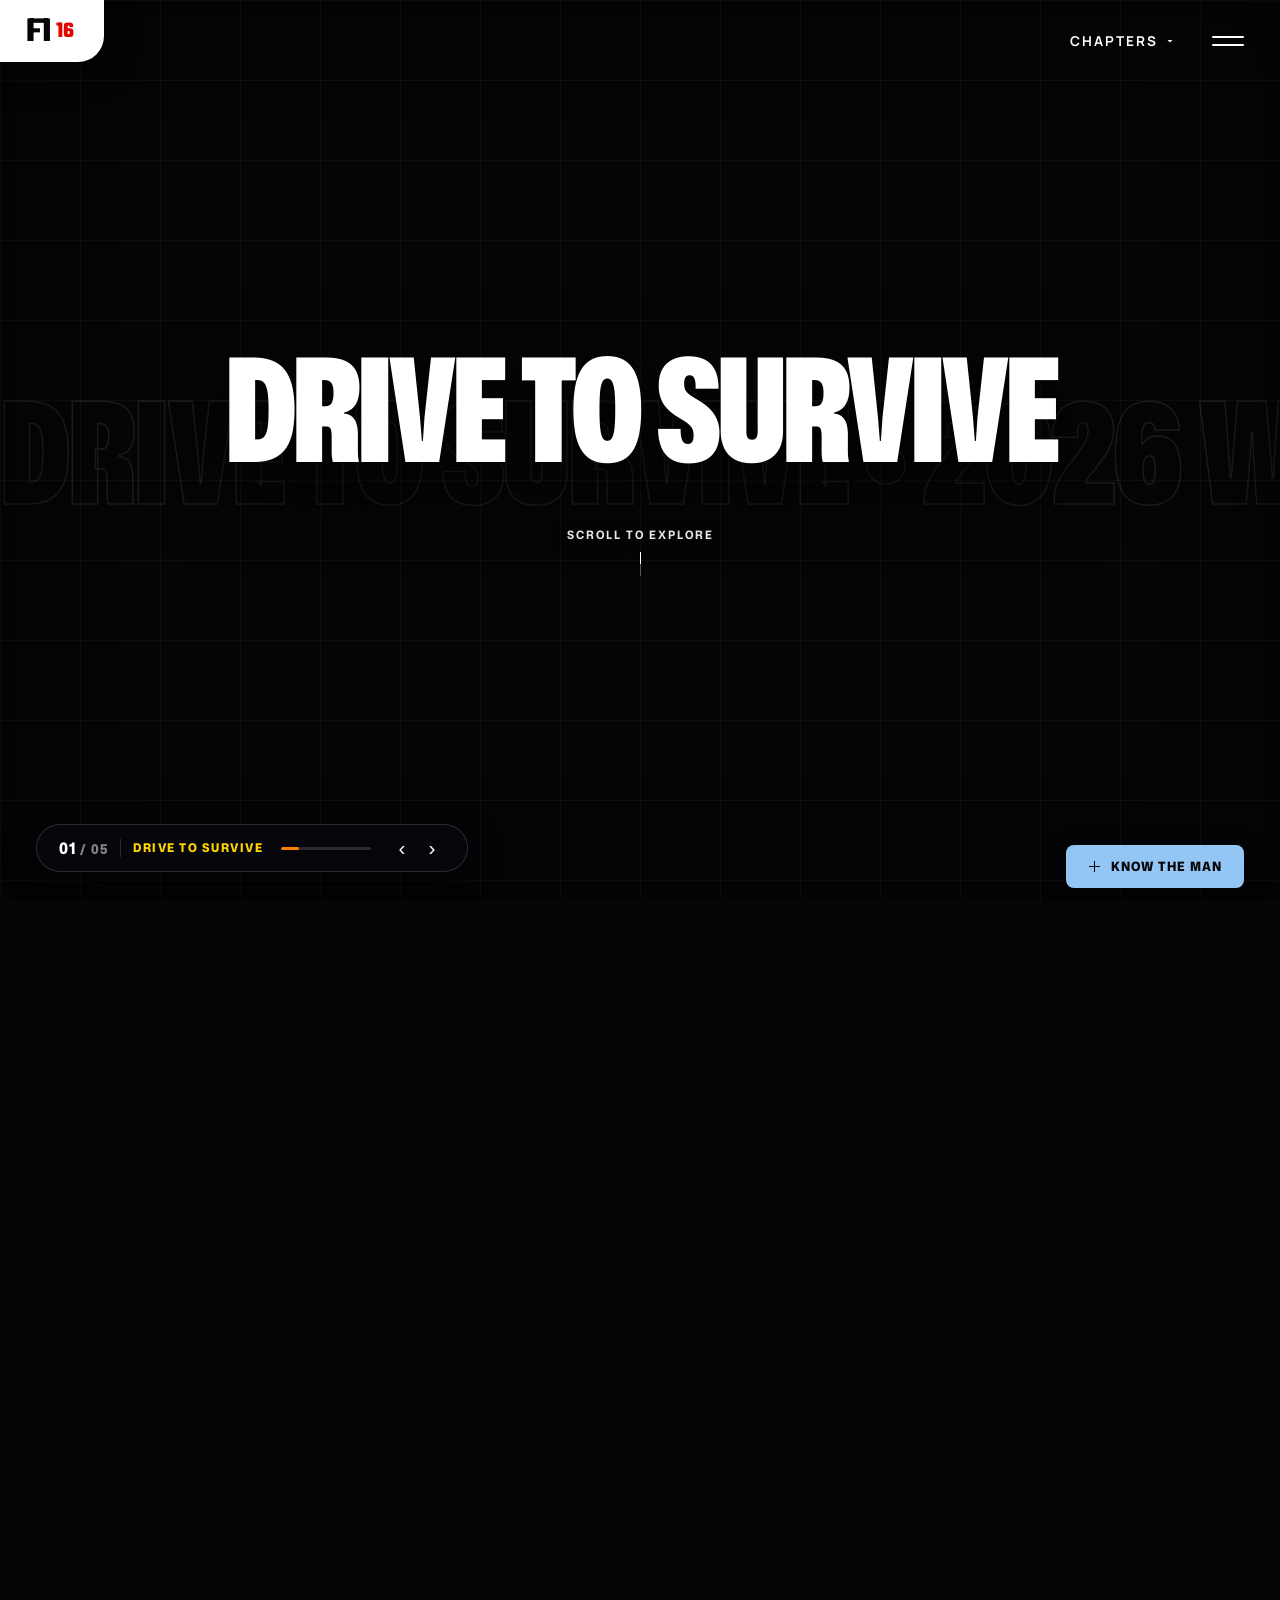
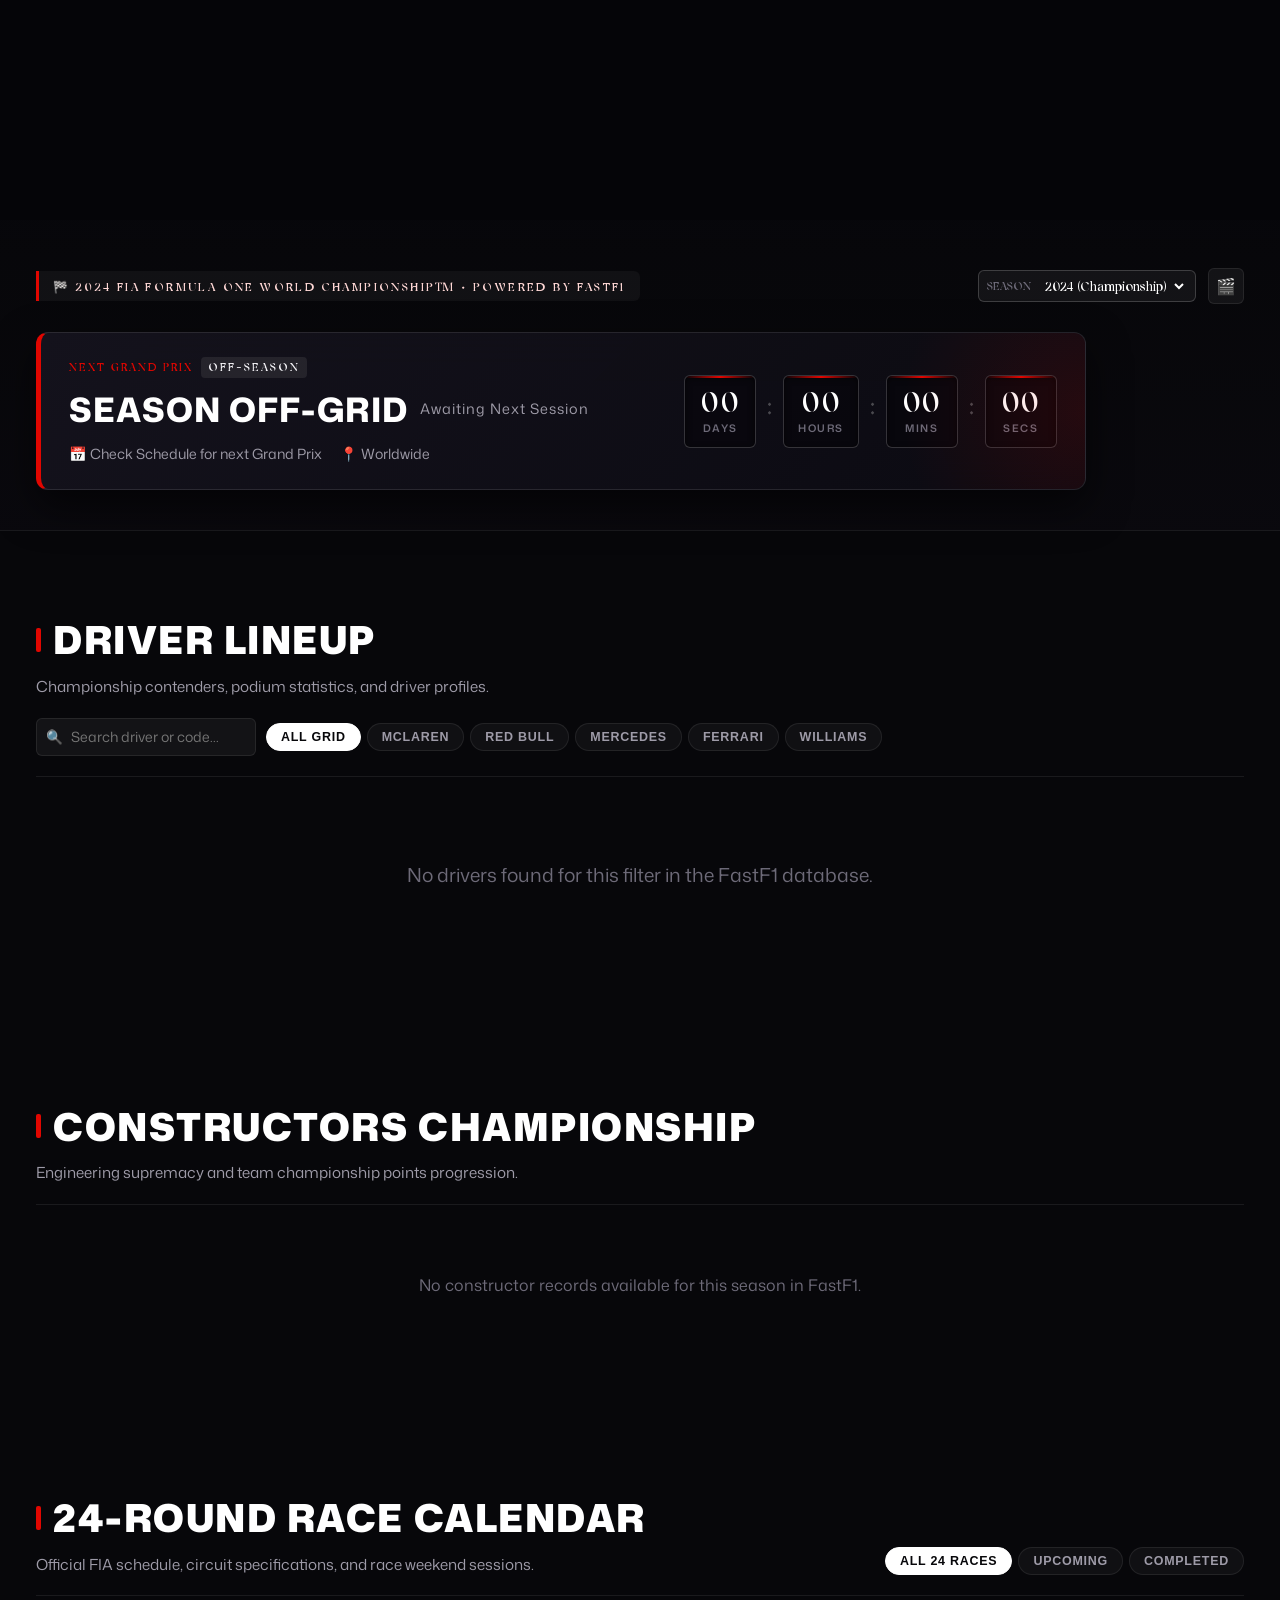
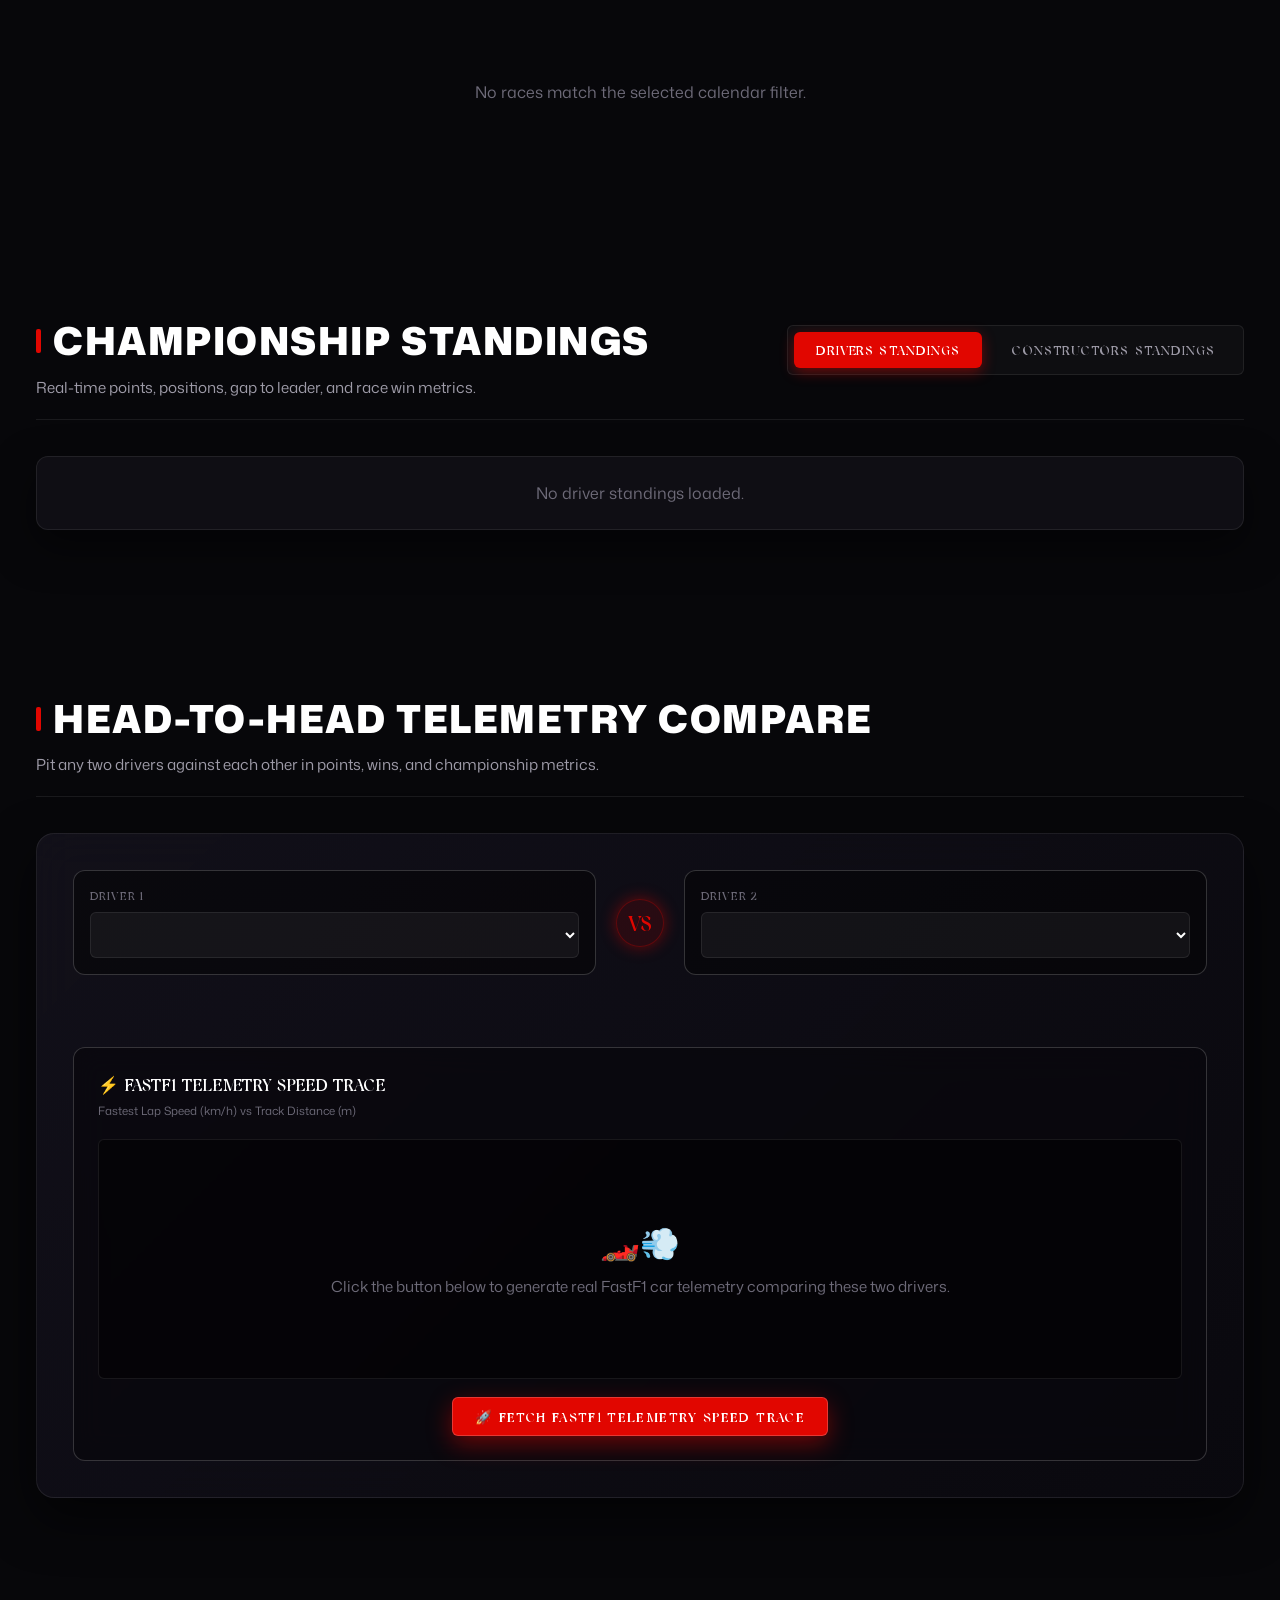
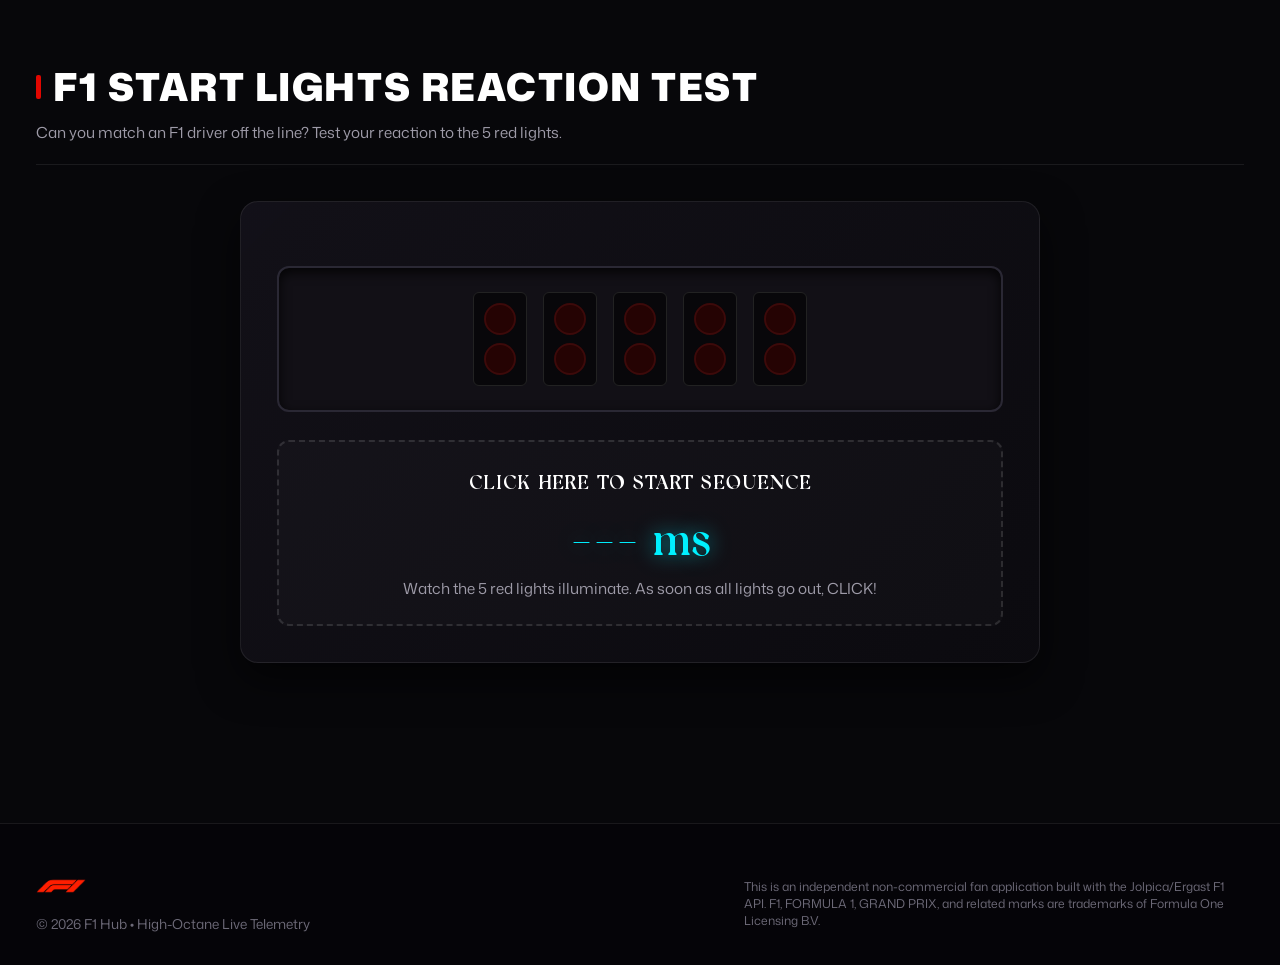
==== commit 6c96908e: "Refactor project structure: organize assets, scripts, stylesheets, and update documentation" ====
--- a/index.html
+++ b/index.html
@@ -8,8 +8,8 @@
   <link rel="preconnect" href="https://fonts.googleapis.com">
   <link rel="preconnect" href="https://fonts.gstatic.com" crossorigin>
   <link href="https://fonts.googleapis.com/css2?family=Manrope:wght@400;600;700;800&family=Teko:wght@500;600;700&family=Orbitron:wght@500;700;900&family=Titillium+Web:ital,wght@0,300;0,400;0,600;0,700;1,400&display=swap" rel="stylesheet">
-  <link rel="stylesheet" href="styles.css">
-  <link rel="icon" type="image/png" href="f1.png">
+  <link rel="stylesheet" href="css/styles.css">
+  <link rel="icon" type="image/png" href="assets/images/f1.png">
 </head>
 <body>
 
@@ -96,7 +96,7 @@
             <!-- Full-Bleed Background Video -->
             <div class="cl-hero-video-container">
               <video class="cl-hero-video" id="bgVideo" autoplay muted loop playsinline>
-                <source src="video.mp4" type="video/mp4">
+                <source src="assets/videos/video.mp4" type="video/mp4">
               </video>
               <div class="cl-hero-grid-overlay"></div>
             </div>
@@ -566,7 +566,7 @@
   <footer class="f1-footer">
     <div class="footer-inner">
       <div>
-        <img src="f1.png" alt="F1" style="height: 28px; margin-bottom: 8px;">
+        <img src="assets/images/f1.png" alt="F1" style="height: 28px; margin-bottom: 8px;">
         <p class="footer-copy">© 2026 F1 Hub • High-Octane Live Telemetry</p>
       </div>
       <p class="footer-disclaimer">
@@ -575,6 +575,6 @@
     </div>
   </footer>
 
-  <script src="script.js"></script>
+  <script src="js/script.js"></script>
 </body>
 </html>
--- a/css/styles.css
+++ b/css/styles.css
@@ -0,0 +1,3238 @@
+@import url('https://fonts.googleapis.com/css2?family=Orbitron:wght@500;700;900&family=Syne:wght@700;800;900&family=Titillium+Web:ital,wght@0,300;0,400;0,600;0,700;0,900;1,400;1,700&display=swap');
+
+/* Lando Norris Official Display & Athletic Headline Fonts */
+@font-face {
+  font-family: 'Brier';
+  src: url('../assets/fonts/Brier-Bold.woff2') format('woff2');
+  font-weight: 400 900;
+  font-style: normal;
+  font-display: swap;
+}
+
+@font-face {
+  font-family: 'Brier Bold';
+  src: url('../assets/fonts/Brier-Bold.woff2') format('woff2');
+  font-weight: 400 900;
+  font-style: normal;
+  font-display: swap;
+}
+
+/* Lando Norris Official Technical & Grotesque Body/UI Font */
+@font-face {
+  font-family: 'Mona Sans Variable';
+  src: url('../assets/fonts/MonaSans-Variable.woff2') format('woff2');
+  font-weight: 200 900;
+  font-stretch: 75% 125%;
+  font-style: normal;
+  font-display: swap;
+}
+
+/* Charles Leclerc Ultra-Condensed Display Font (Colophon Coign) */
+@font-face {
+  font-family: 'Coign Pro';
+  src: url('../assets/fonts/coign-87-bold.woff2') format('woff2');
+  font-weight: 400 900;
+  font-style: normal;
+  font-display: swap;
+}
+
+/* Charles Leclerc Official Editorial & Signature Sans */
+@font-face {
+  font-family: 'Leclerc Sans';
+  src: url('../assets/fonts/LeclercSans-Regular.woff2') format('woff2');
+  font-weight: 400 700;
+  font-style: normal;
+  font-display: swap;
+}
+
+:root {
+  --f1-red: #e10600;
+  --f1-red-glow: rgba(225, 6, 0, 0.45);
+  --f1-dark: #07070a;
+  --f1-dark-card: rgba(18, 17, 24, 0.78);
+  --f1-dark-card-hover: rgba(26, 25, 36, 0.92);
+  --f1-surface-border: rgba(255, 255, 255, 0.08);
+  --f1-surface-border-bright: rgba(255, 255, 255, 0.18);
+  --f1-cyan: #00f0ff;
+  --f1-yellow: #ffd500;
+  --f1-green: #00e676;
+  --text-main: #f5f4f8;
+  --text-muted: #9e9ba8;
+  --text-dim: #6d6a78;
+  --font-headline: 'Brier', 'Mona Sans Variable', -apple-system, BlinkMacSystemFont, sans-serif;
+  --font-race: 'Mona Sans Variable', 'Titillium Web', -apple-system, BlinkMacSystemFont, "Segoe UI", Roboto, sans-serif;
+  --font-hud: 'Brier', 'Orbitron', monospace, sans-serif;
+  --radius-sm: 6px;
+  --radius-md: 12px;
+  --radius-lg: 18px;
+  --transition-fast: 0.18s cubic-bezier(0.16, 1, 0.3, 1);
+  --transition-normal: 0.32s cubic-bezier(0.16, 1, 0.3, 1);
+}
+
+* {
+  margin: 0;
+  padding: 0;
+  box-sizing: border-box;
+}
+
+html {
+  scroll-behavior: smooth;
+}
+
+body {
+  font-family: var(--font-race);
+  background-color: var(--f1-dark);
+  color: var(--text-main);
+  min-height: 100vh;
+  overflow-x: hidden;
+  line-height: 1.5;
+  background-image: 
+    radial-gradient(circle at 50% 0%, rgba(225, 6, 0, 0.18), transparent 70%),
+    radial-gradient(circle at 100% 40%, rgba(0, 240, 255, 0.04), transparent 50%),
+    linear-gradient(135deg, rgba(255, 255, 255, 0.015) 25%, transparent 25%),
+    linear-gradient(225deg, rgba(255, 255, 255, 0.015) 25%, transparent 25%),
+    linear-gradient(45deg, rgba(255, 255, 255, 0.015) 25%, transparent 25%),
+    linear-gradient(315deg, rgba(255, 255, 255, 0.015) 25%, #07070a 25%);
+  background-size: 100% 100%, 100% 100%, 18px 18px, 18px 18px, 18px 18px, 18px 18px;
+  background-attachment: fixed;
+}
+
+/* Background Cinematic Video */
+.bg-video-container {
+  position: fixed;
+  inset: 0;
+  width: 100%;
+  height: 100%;
+  z-index: -3;
+  overflow: hidden;
+}
+
+.bg-video {
+  width: 100%;
+  height: 100%;
+  object-fit: cover;
+  opacity: 0.42;
+  filter: contrast(1.15) saturate(1.2);
+  transition: opacity 0.5s ease;
+}
+
+.bg-overlay {
+  position: fixed;
+  inset: 0;
+  background: radial-gradient(circle at 50% 30%, rgba(7, 7, 10, 0.45) 0%, rgba(7, 7, 10, 0.92) 80%, #07070a 100%);
+  z-index: -2;
+  pointer-events: none;
+}
+
+/* Speed Lines Vignette Accent */
+.speed-vignette {
+  position: fixed;
+  inset: 0;
+  pointer-events: none;
+  z-index: -1;
+  background: repeating-linear-gradient(90deg, transparent, transparent 120px, rgba(255, 255, 255, 0.008) 121px);
+}
+
+/* ==========================================================================
+   TOP BROADCAST HUD BAR
+   ========================================================================== */
+.top-bar {
+  position: sticky;
+  top: 0;
+  z-index: 100;
+  display: flex;
+  align-items: center;
+  justify-content: space-between;
+  padding: 12px 36px;
+  background: rgba(10, 9, 14, 0.85);
+  backdrop-filter: blur(16px);
+  -webkit-backdrop-filter: blur(16px);
+  border-bottom: 1px solid var(--f1-surface-border);
+  box-shadow: 0 4px 24px rgba(0, 0, 0, 0.6);
+}
+
+.brand-section {
+  display: flex;
+  align-items: center;
+  gap: 16px;
+}
+
+.logo-wrapper {
+  display: flex;
+  align-items: center;
+  text-decoration: none;
+}
+
+.f1-logo {
+  height: 38px;
+  width: auto;
+  filter: drop-shadow(0 0 10px rgba(225, 6, 0, 0.6));
+  transition: transform var(--transition-fast);
+}
+
+.f1-logo:hover {
+  transform: scale(1.05);
+}
+
+.live-badge {
+  display: inline-flex;
+  align-items: center;
+  gap: 6px;
+  background: rgba(225, 6, 0, 0.16);
+  border: 1px solid rgba(225, 6, 0, 0.45);
+  padding: 4px 10px;
+  border-radius: 999px;
+  font-family: var(--font-hud);
+  font-size: 0.7rem;
+  letter-spacing: 0.1em;
+  color: #ff524d;
+  text-transform: uppercase;
+}
+
+.live-dot {
+  width: 7px;
+  height: 7px;
+  background: var(--f1-red);
+  border-radius: 50%;
+  box-shadow: 0 0 8px var(--f1-red);
+  animation: liveBlink 1.4s infinite ease-in-out;
+}
+
+@keyframes liveBlink {
+  0%, 100% { opacity: 1; transform: scale(1); }
+  50% { opacity: 0.25; transform: scale(0.8); }
+}
+
+/* Nav Menu */
+.main-nav {
+  display: flex;
+  align-items: center;
+}
+
+.main-nav ul {
+  display: flex;
+  align-items: center;
+  list-style: none;
+  gap: 8px;
+}
+
+.main-nav a {
+  text-decoration: none;
+  font-family: var(--font-race);
+  font-size: 0.85rem;
+  font-weight: 700;
+  letter-spacing: 0.1em;
+  text-transform: uppercase;
+  color: var(--text-muted);
+  padding: 8px 14px;
+  border-radius: var(--radius-sm);
+  background: transparent;
+  border: 1px solid transparent;
+  transition: all var(--transition-fast);
+  display: flex;
+  align-items: center;
+  gap: 6px;
+}
+
+.main-nav a:hover,
+.main-nav a.active {
+  color: #ffffff;
+  background: rgba(255, 255, 255, 0.06);
+  border-color: rgba(255, 255, 255, 0.15);
+  transform: translateY(-1px);
+}
+
+.nav-accent-btn {
+  background: linear-gradient(135deg, rgba(225, 6, 0, 0.3), rgba(225, 6, 0, 0.1)) !important;
+  border: 1px solid rgba(225, 6, 0, 0.4) !important;
+  color: #ffb8b6 !important;
+}
+
+.nav-accent-btn:hover {
+  background: var(--f1-red) !important;
+  color: #ffffff !important;
+  box-shadow: 0 0 16px var(--f1-red-glow);
+}
+
+/* Controls & Season Selector */
+.top-controls {
+  display: flex;
+  align-items: center;
+  gap: 12px;
+}
+
+.season-selector-wrapper {
+  display: flex;
+  align-items: center;
+  gap: 6px;
+  background: rgba(255, 255, 255, 0.05);
+  border: 1px solid var(--f1-surface-border-bright);
+  border-radius: var(--radius-sm);
+  padding: 4px 8px;
+}
+
+.season-label {
+  font-size: 0.72rem;
+  font-family: var(--font-hud);
+  color: var(--text-dim);
+  text-transform: uppercase;
+}
+
+.season-select {
+  background: transparent;
+  border: none;
+  color: #ffffff;
+  font-family: var(--font-hud);
+  font-size: 0.82rem;
+  font-weight: 700;
+  outline: none;
+  cursor: pointer;
+  padding: 2px 4px;
+}
+
+.season-select option {
+  background: #111018;
+  color: #ffffff;
+}
+
+.hud-btn {
+  background: rgba(255, 255, 255, 0.05);
+  border: 1px solid var(--f1-surface-border);
+  color: var(--text-muted);
+  width: 36px;
+  height: 36px;
+  border-radius: var(--radius-sm);
+  display: inline-flex;
+  align-items: center;
+  justify-content: center;
+  cursor: pointer;
+  font-size: 1rem;
+  transition: all var(--transition-fast);
+}
+
+.hud-btn:hover {
+  background: rgba(255, 255, 255, 0.12);
+  color: #ffffff;
+  border-color: rgba(255, 255, 255, 0.25);
+}
+
+.mobile-menu-btn {
+  display: none;
+}
+
+/* ==========================================================================
+   EXACT CHARLES LECLERC 3D TWIN-BLOCK PRELOADER
+   ========================================================================== */
+.cl-site-preloader {
+  position: fixed;
+  inset: 0;
+  background: #050608;
+  z-index: 999999;
+  display: flex;
+  align-items: center;
+  justify-content: center;
+  transition: opacity 0.8s cubic-bezier(0.77, 0, 0.175, 1), visibility 0.8s;
+}
+
+.cl-flipper-wrapper {
+  position: relative;
+  width: 60px;
+  height: 60px;
+  display: flex;
+  align-items: center;
+  justify-content: center;
+  perspective: 400px;
+}
+
+.cl-flipper-cube {
+  position: relative;
+  width: 52px;
+  height: 52px;
+  transform-style: preserve-3d;
+  animation: clTwinBlockFlip 1.8s cubic-bezier(0.77, 0, 0.175, 1) infinite;
+}
+
+.cl-cube-part {
+  position: absolute;
+  width: 24px;
+  height: 24px;
+  background: #ffffff;
+  box-shadow: 0 0 10px rgba(255, 255, 255, 0.2);
+}
+
+.cl-cube-part.part-1 {
+  bottom: 0;
+  left: 0;
+  transform: skewX(-8deg);
+}
+
+.cl-cube-part.part-2 {
+  top: 0;
+  right: 0;
+  transform: skewX(-8deg);
+}
+
+@keyframes clTwinBlockFlip {
+  0% {
+    transform: perspective(400px) rotateY(0deg) rotateX(0deg);
+  }
+  50% {
+    transform: perspective(400px) rotateY(180deg) rotateX(0deg);
+  }
+  100% {
+    transform: perspective(400px) rotateY(180deg) rotateX(180deg);
+  }
+}
+
+.cl-site-preloader.dismiss {
+  opacity: 0;
+  visibility: hidden;
+  pointer-events: none;
+}
+
+/* ==========================================================================
+   LANDO NORRIS STYLE STICKY HORIZONTAL SCROLL SHOWCASE
+   ========================================================================== */
+.ln-scroll-container {
+  position: relative;
+  height: 380vh; /* Smooth vertical track for hero shrink + horizontal slides */
+  background: #050508;
+}
+
+.ln-sticky-viewport {
+  position: sticky;
+  top: 0;
+  width: 100vw;
+  height: 100vh;
+  overflow: hidden;
+  display: flex;
+  align-items: center;
+  z-index: 15;
+  background: #050508;
+}
+
+.ln-horizontal-strip {
+  display: flex;
+  align-items: center;
+  height: 100vh;
+  will-change: transform;
+  transform: translate3d(0, 0, 0);
+}
+
+.ln-slide {
+  flex: 0 0 100vw;
+  width: 100vw;
+  height: 100vh;
+  display: flex;
+  align-items: center;
+  justify-content: center;
+  position: relative;
+}
+
+.ln-slide-hero {
+  padding: 0;
+  width: 100vw;
+  height: 100vh;
+  display: flex;
+  align-items: center;
+  justify-content: center;
+  position: relative;
+  overflow: hidden;
+}
+
+/* Backdrop Kinetic Outline Typography (revealed when hero minimizes to 30%) */
+.ln-slide-backdrop-marquee {
+  position: absolute;
+  top: 50%;
+  left: 0;
+  width: 100vw;
+  transform: translateY(-50%);
+  pointer-events: none;
+  z-index: 0;
+  overflow: hidden;
+  white-space: nowrap;
+  user-select: none;
+}
+
+.ln-marquee-track {
+  display: inline-flex;
+  white-space: nowrap;
+  animation: lnMarqueeRoll 35s linear infinite;
+}
+
+.ln-marquee-track span {
+  display: inline-block;
+  font-family: 'Mona Sans Variable', sans-serif;
+  font-variation-settings: "wdth" 76, "wght" 900;
+  font-size: clamp(5rem, 11vw, 12rem);
+  text-transform: uppercase;
+  line-height: 1;
+  color: transparent;
+  -webkit-text-stroke: 1.5px rgba(255, 255, 255, 0.09);
+  letter-spacing: -0.02em;
+}
+
+@keyframes lnMarqueeRoll {
+  0% { transform: translate3d(0, 0, 0); }
+  100% { transform: translate3d(-50%, 0, 0); }
+}
+
+.ln-hero-card {
+  width: 100vw;
+  height: 100vh;
+  position: relative;
+  z-index: 1;
+  overflow: hidden;
+  transform-origin: center center;
+  will-change: transform, border-radius, box-shadow, border;
+  transition: border-radius 0.05s linear, box-shadow 0.05s linear;
+}
+
+.ln-slide-feature {
+  padding: 0 4vw;
+  box-sizing: border-box;
+}
+
+.ln-feature-card {
+  width: min(84vw, 1100px);
+  height: min(78vh, 620px);
+  background: rgba(14, 13, 20, 0.88);
+  backdrop-filter: blur(28px);
+  -webkit-backdrop-filter: blur(28px);
+  border: 1px solid rgba(255, 255, 255, 0.12);
+  border-radius: 26px;
+  position: relative;
+  overflow: hidden;
+  display: flex;
+  flex-direction: column;
+  justify-content: space-between;
+  padding: 40px 50px;
+  box-shadow: 0 24px 70px rgba(0, 0, 0, 0.75);
+}
+
+.ln-card-glow {
+  position: absolute;
+  top: -80px;
+  right: -80px;
+  width: 320px;
+  height: 320px;
+  border-radius: 50%;
+  pointer-events: none;
+  filter: blur(80px);
+  opacity: 0.35;
+}
+
+.ln-card-glow.red-glow { background: radial-gradient(circle, var(--f1-red), transparent 70%); }
+.ln-card-glow.papaya-glow { background: radial-gradient(circle, #ff8000, transparent 70%); }
+.ln-card-glow.cyan-glow { background: radial-gradient(circle, #00f0ff, transparent 70%); }
+.ln-card-glow.green-glow { background: radial-gradient(circle, #00e676, transparent 70%); }
+
+.ln-card-header {
+  display: flex;
+  justify-content: space-between;
+  align-items: center;
+  flex-wrap: wrap;
+  gap: 12px;
+  border-bottom: 1px solid rgba(255, 255, 255, 0.08);
+  padding-bottom: 16px;
+}
+
+.ln-card-tag {
+  font-family: 'Mona Sans Variable', sans-serif;
+  font-variation-settings: "wdth" 95, "wght" 800;
+  font-size: 0.78rem;
+  letter-spacing: 2px;
+  text-transform: uppercase;
+  color: var(--f1-red);
+}
+
+.ln-card-subtag {
+  font-family: 'Mona Sans Variable', sans-serif;
+  font-variation-settings: "wdth" 100, "wght" 600;
+  font-size: 0.78rem;
+  letter-spacing: 1.5px;
+  text-transform: uppercase;
+  color: rgba(255, 255, 255, 0.6);
+}
+
+.ln-card-body {
+  margin: auto 0;
+  padding: 14px 0;
+}
+
+.ln-card-title {
+  font-family: 'Mona Sans Variable', sans-serif;
+  font-variation-settings: "wdth" 80, "wght" 900;
+  font-size: clamp(2.4rem, 4.8vw, 4.2rem);
+  line-height: 0.94;
+  letter-spacing: -0.03em;
+  text-transform: uppercase;
+  color: #ffffff;
+  margin: 0 0 8px 0;
+}
+
+.ln-card-desc, .ln-card-circuit {
+  font-family: 'Mona Sans Variable', sans-serif;
+  font-variation-settings: "wdth" 95, "wght" 600;
+  font-size: 0.95rem;
+  letter-spacing: 1px;
+  color: rgba(255, 255, 255, 0.65);
+  margin-bottom: 22px;
+}
+
+/* Slide Countdown */
+.ln-countdown-box {
+  display: inline-flex;
+  align-items: center;
+  gap: 12px;
+  background: rgba(0, 0, 0, 0.5);
+  border: 1px solid rgba(255, 255, 255, 0.1);
+  border-radius: 14px;
+  padding: 14px 22px;
+  margin-bottom: 20px;
+}
+
+.ln-timer-col {
+  display: flex;
+  flex-direction: column;
+  align-items: center;
+}
+
+.ln-timer-val {
+  font-family: 'Mona Sans Variable', sans-serif;
+  font-variation-settings: "wdth" 85, "wght" 900;
+  font-size: 2.2rem;
+  line-height: 1;
+  color: #ffffff;
+}
+
+.ln-timer-lbl {
+  font-size: 0.65rem;
+  letter-spacing: 1.5px;
+  color: var(--text-dim);
+  font-weight: 700;
+  margin-top: 4px;
+}
+
+.ln-timer-sep {
+  font-size: 1.8rem;
+  font-weight: 700;
+  color: rgba(255, 255, 255, 0.3);
+  margin-bottom: 12px;
+}
+
+.ln-specs-row {
+  display: flex;
+  flex-wrap: wrap;
+  gap: 10px;
+}
+
+.ln-spec-pill {
+  padding: 6px 14px;
+  background: rgba(255, 255, 255, 0.05);
+  border: 1px solid rgba(255, 255, 255, 0.1);
+  border-radius: 20px;
+  font-size: 0.75rem;
+  font-weight: 700;
+  letter-spacing: 1px;
+  color: rgba(255, 255, 255, 0.85);
+}
+
+/* Slide Podium Cards */
+.ln-podium-preview {
+  display: grid;
+  grid-template-columns: repeat(3, 1fr);
+  gap: 16px;
+  margin-top: 10px;
+}
+
+.ln-podium-card {
+  background: rgba(0, 0, 0, 0.45);
+  border: 1px solid rgba(255, 255, 255, 0.08);
+  border-radius: 14px;
+  padding: 18px;
+  position: relative;
+  display: flex;
+  flex-direction: column;
+  justify-content: space-between;
+}
+
+.ln-podium-card.p1 { border-color: rgba(255, 215, 0, 0.4); box-shadow: 0 0 20px rgba(255, 215, 0, 0.1); }
+.ln-podium-card.p2 { border-color: rgba(255, 128, 0, 0.4); box-shadow: 0 0 20px rgba(255, 128, 0, 0.1); }
+.ln-podium-card.p3 { border-color: rgba(232, 0, 45, 0.4); box-shadow: 0 0 20px rgba(232, 0, 45, 0.1); }
+
+.p-rank { font-size: 1.4rem; font-weight: 900; line-height: 1; margin-bottom: 6px; }
+.ln-podium-card.p1 .p-rank { color: #ffd700; }
+.ln-podium-card.p2 .p-rank { color: #ff8000; }
+.ln-podium-card.p3 .p-rank { color: #ff4d4d; }
+
+.p-driver {
+  font-family: 'Mona Sans Variable', sans-serif;
+  font-variation-settings: "wdth" 85, "wght" 800;
+  font-size: 1.15rem;
+  color: #fff;
+  letter-spacing: 0.5px;
+}
+
+.p-team { font-size: 0.72rem; font-weight: 700; letter-spacing: 1px; margin-top: 3px; }
+.p-pts {
+  font-family: 'Mona Sans Variable', sans-serif;
+  font-variation-settings: "wdth" 90, "wght" 900;
+  font-size: 1.3rem;
+  color: #fff;
+  margin-top: 8px;
+}
+
+/* Slide Telemetry Bars */
+.ln-telemetry-preview-bars {
+  display: flex;
+  flex-direction: column;
+  gap: 14px;
+  margin-top: 14px;
+  max-width: 600px;
+}
+
+.ln-telemetry-bar-row {
+  display: grid;
+  grid-template-columns: 170px 1fr 90px;
+  align-items: center;
+  gap: 16px;
+}
+
+.ln-telemetry-bar-row .t-name {
+  font-size: 0.85rem;
+  font-weight: 800;
+  letter-spacing: 1px;
+}
+
+.t-bar-bg {
+  height: 8px;
+  background: rgba(255, 255, 255, 0.08);
+  border-radius: 4px;
+  overflow: hidden;
+}
+
+.t-bar-fill {
+  height: 100%;
+  border-radius: 4px;
+  transition: width 0.6s ease;
+}
+
+.ln-telemetry-bar-row .t-val {
+  font-family: 'Mona Sans Variable', sans-serif;
+  font-variation-settings: "wdth" 90, "wght" 800;
+  font-size: 0.95rem;
+  color: #fff;
+  text-align: right;
+}
+
+/* 5 Red Lights Mini Row */
+.ln-lights-mini-row {
+  display: inline-flex;
+  gap: 14px;
+  background: rgba(0, 0, 0, 0.6);
+  padding: 14px 22px;
+  border-radius: 12px;
+  border: 1px solid rgba(255, 255, 255, 0.1);
+  margin-top: 10px;
+}
+
+.mini-light {
+  width: 24px;
+  height: 24px;
+  border-radius: 50%;
+  background: #2a0000;
+  border: 2px solid rgba(255, 255, 255, 0.15);
+  box-shadow: inset 0 2px 4px rgba(0, 0, 0, 0.8);
+}
+
+.mini-light.active {
+  background: #ff0000;
+  box-shadow: 0 0 16px #ff0000, 0 0 30px rgba(255, 0, 0, 0.6);
+}
+
+/* Card Footer and CTA Button */
+.ln-card-footer {
+  display: flex;
+  justify-content: flex-end;
+  border-top: 1px solid rgba(255, 255, 255, 0.08);
+  padding-top: 18px;
+}
+
+.ln-card-btn {
+  display: inline-flex;
+  align-items: center;
+  gap: 8px;
+  padding: 12px 24px;
+  background: rgba(255, 255, 255, 0.08);
+  border: 1px solid rgba(255, 255, 255, 0.15);
+  border-radius: 8px;
+  color: #ffffff;
+  text-decoration: none;
+  font-family: 'Mona Sans Variable', sans-serif;
+  font-variation-settings: "wdth" 95, "wght" 800;
+  font-size: 0.82rem;
+  letter-spacing: 1.5px;
+  text-transform: uppercase;
+  transition: all 0.25s ease;
+}
+
+.ln-card-btn:hover {
+  background: var(--f1-red);
+  border-color: var(--f1-red);
+  transform: translateY(-2px);
+  box-shadow: 0 8px 24px var(--f1-red-glow);
+}
+
+/* Floating Horizontal Progress Bar & Slide Controller */
+.ln-scroll-controller {
+  position: absolute;
+  bottom: 28px;
+  left: 36px;
+  z-index: 30;
+  display: flex;
+  align-items: center;
+  gap: 18px;
+  background: rgba(8, 7, 12, 0.82);
+  backdrop-filter: blur(20px);
+  -webkit-backdrop-filter: blur(20px);
+  border: 1px solid rgba(255, 255, 255, 0.15);
+  padding: 10px 22px;
+  border-radius: 30px;
+  box-shadow: 0 10px 30px rgba(0, 0, 0, 0.6);
+  user-select: none;
+  transition: opacity 0.2s ease, transform 0.2s ease;
+}
+
+.ln-controller-meta {
+  display: flex;
+  align-items: center;
+  gap: 12px;
+}
+
+.ln-ctrl-number {
+  font-family: 'Mona Sans Variable', sans-serif;
+  font-variation-settings: "wdth" 90, "wght" 800;
+  font-size: 0.85rem;
+  letter-spacing: 1px;
+  color: rgba(255, 255, 255, 0.5);
+}
+
+.ln-ctrl-number strong {
+  color: #ffffff;
+  font-size: 1rem;
+}
+
+.ln-ctrl-title {
+  font-family: 'Mona Sans Variable', sans-serif;
+  font-variation-settings: "wdth" 95, "wght" 800;
+  font-size: 0.75rem;
+  letter-spacing: 1.5px;
+  text-transform: uppercase;
+  color: #ffd500;
+  border-left: 1px solid rgba(255, 255, 255, 0.15);
+  padding-left: 12px;
+}
+
+.ln-progress-line-track {
+  width: 90px;
+  height: 3px;
+  background: rgba(255, 255, 255, 0.15);
+  border-radius: 2px;
+  overflow: hidden;
+}
+
+.ln-progress-line-fill {
+  width: 20%;
+  height: 100%;
+  background: #ff8000;
+  border-radius: 2px;
+  transition: width 0.12s linear;
+}
+
+.ln-ctrl-nav-btns {
+  display: flex;
+  align-items: center;
+  gap: 4px;
+}
+
+.ln-ctrl-btn {
+  background: transparent;
+  border: none;
+  color: #ffffff;
+  font-size: 1.3rem;
+  line-height: 1;
+  width: 26px;
+  height: 26px;
+  border-radius: 50%;
+  cursor: pointer;
+  display: flex;
+  align-items: center;
+  justify-content: center;
+  transition: all 0.2s ease;
+}
+
+.ln-ctrl-btn:hover {
+  background: rgba(255, 255, 255, 0.15);
+  color: #ff8000;
+}
+
+/* ==========================================================================
+   EXACT CHARLES LECLERC STYLE HERO SECTION
+   ========================================================================== */
+.cl-hero-section {
+  position: relative;
+  width: 100%;
+  height: 100%;
+  min-height: 600px;
+  overflow: hidden;
+  display: flex;
+  flex-direction: column;
+  justify-content: space-between;
+  align-items: center;
+}
+
+.cl-hero-video-container {
+  position: absolute;
+  inset: 0;
+  width: 100%;
+  height: 100%;
+  z-index: 1;
+}
+
+.cl-hero-video {
+  width: 100%;
+  height: 100%;
+  object-fit: cover;
+  filter: contrast(1.08) saturate(1.1);
+}
+
+.cl-hero-grid-overlay {
+  position: absolute;
+  inset: 0;
+  background-image: 
+    linear-gradient(rgba(255, 255, 255, 0.04) 1px, transparent 1px),
+    linear-gradient(90deg, rgba(255, 255, 255, 0.04) 1px, transparent 1px);
+  background-size: 80px 80px;
+  pointer-events: none;
+  z-index: 2;
+  box-shadow: inset 0 0 100px rgba(0, 0, 0, 0.5);
+}
+
+/* Top Left Protruding White Tab with Logo */
+.cl-top-tab {
+  position: absolute;
+  top: 0;
+  left: 0;
+  background: #ffffff;
+  padding: 18px 30px 14px 26px;
+  border-bottom-right-radius: 26px;
+  z-index: 20;
+  box-shadow: 0 10px 30px rgba(0, 0, 0, 0.6);
+  display: flex;
+  align-items: center;
+}
+
+.cl-tab-link {
+  display: flex;
+  align-items: center;
+  gap: 6px;
+  text-decoration: none;
+}
+
+.cl-tab-logo-f1 {
+  font-family: 'Teko', sans-serif;
+  font-size: 2.2rem;
+  font-weight: 700;
+  color: #050608;
+  line-height: 0.85;
+  letter-spacing: -1px;
+}
+
+.cl-tab-logo-num {
+  font-family: 'Teko', sans-serif;
+  font-size: 1.4rem;
+  font-weight: 700;
+  color: #e10600;
+  line-height: 0.85;
+}
+
+/* Top Right Navigation */
+.cl-top-nav {
+  position: absolute;
+  top: 24px;
+  right: 36px;
+  z-index: 20;
+  display: flex;
+  align-items: center;
+  gap: 24px;
+}
+
+.cl-nav-chapters-btn {
+  background: transparent;
+  border: none;
+  color: #ffffff;
+  font-family: 'Manrope', 'Titillium Web', sans-serif;
+  font-size: 0.85rem;
+  font-weight: 700;
+  letter-spacing: 2px;
+  text-transform: uppercase;
+  cursor: pointer;
+  display: flex;
+  align-items: center;
+  gap: 6px;
+  padding: 8px 12px;
+  transition: all 0.2s ease;
+}
+
+.cl-nav-chapters-btn:hover {
+  opacity: 0.8;
+  transform: translateY(-1px);
+}
+
+.cl-chevron-icon {
+  transition: transform 0.25s ease;
+}
+
+.cl-nav-chapters-btn:hover .cl-chevron-icon {
+  transform: translateY(2px);
+}
+
+.cl-nav-burger-btn {
+  background: transparent;
+  border: none;
+  width: 32px;
+  height: 24px;
+  display: flex;
+  flex-direction: column;
+  justify-content: center;
+  gap: 6px;
+  cursor: pointer;
+  padding: 0;
+}
+
+.burger-bar {
+  width: 100%;
+  height: 2px;
+  background: #ffffff;
+  border-radius: 2px;
+  transition: all 0.25s ease;
+}
+
+.cl-nav-burger-btn:hover .burger-bar {
+  background: #94c6f5;
+}
+
+/* Center Display Headline: DRIVE TO SURVIVE */
+.cl-hero-center {
+  position: relative;
+  z-index: 10;
+  margin: auto 0;
+  text-align: center;
+  display: flex;
+  flex-direction: column;
+  align-items: center;
+  justify-content: center;
+  padding: 0 20px;
+  pointer-events: auto;
+}
+
+.cl-hero-beyond-title {
+  font-family: 'Mona Sans Variable', 'Brier Bold', -apple-system, BlinkMacSystemFont, "Segoe UI", Roboto, sans-serif;
+  font-variation-settings: "wdth" 76, "wght" 900;
+  font-stretch: 75%;
+  font-weight: 900;
+  font-size: clamp(3.6rem, 11.2vw, 11.5rem);
+  line-height: 0.88;
+  letter-spacing: -0.035em;
+  text-transform: uppercase;
+  color: #ffffff;
+  margin: 0;
+  text-align: center;
+  text-shadow: 0 24px 80px rgba(0, 0, 0, 0.95);
+  user-select: none;
+  /* Off-screen below the bottom of the viewport initially: only video visible */
+  transform: translateY(50vh);
+  opacity: 0;
+  /* Smooth, high-impact glide from bottom to center */
+  transition: transform 1.0s cubic-bezier(0.16, 1, 0.3, 1), opacity 0.85s cubic-bezier(0.16, 1, 0.3, 1);
+  will-change: transform, opacity;
+}
+
+/* When viewer moves cursor on webpage, smoothly and slowly glide from bottom to center */
+.cl-hero-section.cl-revealed .cl-hero-beyond-title {
+  transform: translateY(0);
+  opacity: 1;
+}
+
+/* Scroll To Explore Indicator */
+.cl-scroll-to-explore {
+  display: flex;
+  flex-direction: column;
+  align-items: center;
+  gap: 8px;
+  text-decoration: none;
+  color: rgba(255, 255, 255, 0.9);
+  font-family: 'Mona Sans Variable', 'Manrope', sans-serif;
+  font-variation-settings: "wdth" 95, "wght" 700;
+  font-size: 0.72rem;
+  font-weight: 700;
+  letter-spacing: 2px;
+  text-transform: uppercase;
+  margin-top: 36px;
+  opacity: 0;
+  transform: translateY(20px);
+  text-shadow: 0 2px 14px rgba(0, 0, 0, 0.95);
+  /* Delayed until slow hero text has glided up */
+  transition: opacity 1.4s ease 2.8s, transform 1.4s cubic-bezier(0.22, 1, 0.36, 1) 2.8s, color 0.2s ease;
+}
+
+.cl-hero-section.cl-revealed .cl-scroll-to-explore {
+  opacity: 0.85;
+  transform: translateY(0);
+}
+
+.cl-scroll-to-explore:hover {
+  color: #ffffff;
+  opacity: 1;
+}
+
+.cl-scroll-indicator-bar {
+  width: 1px;
+  height: 24px;
+  background: rgba(255, 255, 255, 0.3);
+  position: relative;
+  overflow: hidden;
+}
+
+.cl-scroll-indicator-bar::after {
+  content: '';
+  position: absolute;
+  top: 0;
+  left: 0;
+  width: 100%;
+  height: 50%;
+  background: #ffffff;
+  animation: clScrollPulse 1.8s ease-in-out infinite;
+}
+
+@keyframes clScrollPulse {
+  0% { transform: translateY(-100%); }
+  100% { transform: translateY(200%); }
+}
+
+/* Bottom Right Floating Action Pill */
+.cl-bottom-right-pill {
+  position: absolute;
+  bottom: 32px;
+  right: 36px;
+  z-index: 20;
+  background: #94c6f5;
+  color: #06070a;
+  border-radius: 8px;
+  padding: 12px 22px;
+  font-family: 'Mona Sans Variable', 'Manrope', sans-serif;
+  font-variation-settings: "wdth" 95, "wght" 800;
+  font-size: 0.8rem;
+  font-weight: 800;
+  letter-spacing: 1px;
+  text-transform: uppercase;
+  text-decoration: none;
+  display: flex;
+  align-items: center;
+  gap: 10px;
+  box-shadow: 0 8px 24px rgba(0, 0, 0, 0.4);
+  opacity: 0;
+  transform: translateY(20px);
+  transition: all 0.25s cubic-bezier(0.16, 1, 0.3, 1), opacity 1.4s ease 3.0s, transform 1.4s cubic-bezier(0.22, 1, 0.36, 1) 3.0s;
+}
+
+.cl-hero-section.cl-revealed .cl-bottom-right-pill {
+  opacity: 1;
+  transform: translateY(0);
+}
+
+.cl-bottom-right-pill:hover {
+  background: #b2d7ff;
+  transform: translateY(-2px) scale(1.02);
+  box-shadow: 0 12px 32px rgba(148, 198, 245, 0.4);
+}
+
+.cl-pill-plus-icon {
+  display: flex;
+  align-items: center;
+  justify-content: center;
+}
+
+/* ==========================================================================
+   CHAPTERS OVERLAY / DRAWER
+   ========================================================================== */
+.cl-chapters-overlay {
+  position: fixed;
+  inset: 0;
+  background: rgba(6, 7, 10, 0.96);
+  backdrop-filter: blur(24px);
+  -webkit-backdrop-filter: blur(24px);
+  z-index: 99999;
+  display: flex;
+  flex-direction: column;
+  padding: 48px 64px;
+  opacity: 0;
+  pointer-events: none;
+  transition: opacity 0.35s ease;
+}
+
+.cl-chapters-overlay.active {
+  opacity: 1;
+  pointer-events: auto;
+}
+
+.cl-chapters-header {
+  display: flex;
+  justify-content: space-between;
+  align-items: center;
+  border-bottom: 1px solid rgba(255, 255, 255, 0.12);
+  padding-bottom: 24px;
+  margin-bottom: 32px;
+}
+
+.cl-chapters-title {
+  font-family: 'Teko', sans-serif;
+  font-size: 2.5rem;
+  letter-spacing: 2px;
+  color: #ffffff;
+}
+
+.cl-chapters-close-btn {
+  background: rgba(255, 255, 255, 0.08);
+  border: 1px solid rgba(255, 255, 255, 0.2);
+  color: #fff;
+  width: 44px;
+  height: 44px;
+  border-radius: 50%;
+  font-size: 1.2rem;
+  display: flex;
+  align-items: center;
+  justify-content: center;
+  cursor: pointer;
+  transition: all 0.2s;
+}
+
+.cl-chapters-close-btn:hover {
+  background: var(--f1-red);
+  border-color: var(--f1-red);
+}
+
+.cl-chapters-list {
+  list-style: none;
+  display: flex;
+  flex-direction: column;
+  gap: 16px;
+  overflow-y: auto;
+}
+
+.chapter-link {
+  color: rgba(255, 255, 255, 0.7);
+  font-family: 'Teko', sans-serif;
+  font-size: 2rem;
+  text-transform: uppercase;
+  letter-spacing: 2px;
+  text-decoration: none;
+  display: flex;
+  align-items: baseline;
+  gap: 20px;
+  transition: all 0.2s ease;
+  padding: 6px 0;
+}
+
+.chapter-link:hover {
+  color: #ffffff;
+  transform: translateX(12px);
+}
+
+.ch-num {
+  font-family: 'Manrope', sans-serif;
+  font-size: 0.9rem;
+  font-weight: 700;
+  color: var(--f1-red);
+}
+
+/* Overview Section directly below hero */
+.overview-section {
+  padding: 48px 36px 40px;
+  position: relative;
+  z-index: 10;
+  background: linear-gradient(180deg, rgba(7, 7, 10, 0.95) 0%, rgba(10, 9, 14, 0.98) 100%);
+  border-bottom: 1px solid var(--f1-surface-border);
+}
+
+.overview-top-bar {
+  display: flex;
+  justify-content: space-between;
+  align-items: center;
+  flex-wrap: wrap;
+  gap: 16px;
+  margin-bottom: 28px;
+}
+
+.overview-controls-group {
+  display: flex;
+  align-items: center;
+  gap: 12px;
+}
+
+.hero-championship-tag {
+  display: inline-flex;
+  align-items: center;
+  gap: 8px;
+  padding: 6px 14px;
+  background: rgba(255, 255, 255, 0.04);
+  border-left: 3px solid var(--f1-red);
+  border-radius: 0 var(--radius-sm) var(--radius-sm) 0;
+  font-family: var(--font-hud);
+  font-size: 0.75rem;
+  letter-spacing: 0.2em;
+  text-transform: uppercase;
+  color: #ffd8d6;
+}
+
+.btn-primary {
+  background: var(--f1-red);
+  color: #ffffff;
+  text-decoration: none;
+  font-family: var(--font-hud);
+  font-size: 0.85rem;
+  font-weight: 700;
+  letter-spacing: 0.1em;
+  text-transform: uppercase;
+  padding: 13px 26px;
+  border-radius: var(--radius-sm);
+  border: 1px solid rgba(255, 255, 255, 0.2);
+  box-shadow: 0 8px 24px var(--f1-red-glow);
+  cursor: pointer;
+  transition: all var(--transition-fast);
+}
+
+.btn-primary:hover {
+  background: #ff1c17;
+  transform: translateY(-2px);
+  box-shadow: 0 12px 30px rgba(225, 6, 0, 0.65);
+}
+
+.btn-secondary {
+  display: inline-flex;
+  align-items: center;
+  gap: 10px;
+  background: rgba(255, 255, 255, 0.06);
+  color: #ffffff;
+  text-decoration: none;
+  font-family: var(--font-hud);
+  font-size: 0.85rem;
+  font-weight: 700;
+  letter-spacing: 0.1em;
+  text-transform: uppercase;
+  padding: 13px 24px;
+  border-radius: var(--radius-sm);
+  border: 1px solid var(--f1-surface-border-bright);
+  backdrop-filter: blur(10px);
+  cursor: pointer;
+  transition: all var(--transition-fast);
+}
+
+.btn-secondary:hover {
+  background: rgba(255, 255, 255, 0.14);
+  transform: translateY(-2px);
+  border-color: rgba(255, 255, 255, 0.35);
+}
+
+/* ==========================================================================
+   BROADCAST RACE COUNTDOWN HUD PANEL
+   ========================================================================== */
+.countdown-hud {
+  display: grid;
+  grid-template-columns: 1fr auto;
+  gap: 24px;
+  background: linear-gradient(135deg, rgba(22, 20, 30, 0.9), rgba(12, 11, 18, 0.92));
+  border: 1px solid rgba(255, 255, 255, 0.1);
+  border-left: 5px solid var(--f1-red);
+  border-radius: var(--radius-md);
+  padding: 24px 28px;
+  backdrop-filter: blur(20px);
+  box-shadow: 0 16px 40px rgba(0, 0, 0, 0.6);
+  max-width: 1050px;
+  margin-top: auto;
+  align-items: center;
+  position: relative;
+  overflow: hidden;
+}
+
+.countdown-hud::after {
+  content: "";
+  position: absolute;
+  top: 0;
+  right: 0;
+  width: 250px;
+  height: 100%;
+  background: radial-gradient(circle at 100% 50%, rgba(225, 6, 0, 0.12), transparent 70%);
+  pointer-events: none;
+}
+
+.race-info-meta {
+  display: flex;
+  flex-direction: column;
+  gap: 6px;
+}
+
+.hud-tag {
+  font-family: var(--font-hud);
+  font-size: 0.7rem;
+  letter-spacing: 0.18em;
+  text-transform: uppercase;
+  color: var(--f1-red);
+  display: flex;
+  align-items: center;
+  gap: 8px;
+}
+
+.hud-tag span.badge-round {
+  background: rgba(255, 255, 255, 0.08);
+  color: var(--text-main);
+  padding: 2px 7px;
+  border-radius: 4px;
+}
+
+.race-headline {
+  font-size: clamp(1.4rem, 2.8vw, 2.1rem);
+  font-weight: 800;
+  text-transform: uppercase;
+  letter-spacing: 0.03em;
+  color: #ffffff;
+  display: flex;
+  align-items: center;
+  gap: 12px;
+  flex-wrap: wrap;
+}
+
+.race-headline .circuit-name {
+  font-size: 0.9rem;
+  font-weight: 400;
+  color: var(--text-muted);
+  text-transform: none;
+}
+
+.race-schedule-details {
+  display: flex;
+  flex-wrap: wrap;
+  gap: 18px;
+  font-size: 0.88rem;
+  color: var(--text-muted);
+  margin-top: 4px;
+}
+
+.race-schedule-details span {
+  display: flex;
+  align-items: center;
+  gap: 6px;
+}
+
+/* Timer Boxes */
+.countdown-timer-group {
+  display: flex;
+  align-items: center;
+  gap: 10px;
+}
+
+.timer-unit {
+  display: flex;
+  flex-direction: column;
+  align-items: center;
+  background: rgba(8, 7, 12, 0.7);
+  border: 1px solid var(--f1-surface-border-bright);
+  border-radius: var(--radius-sm);
+  padding: 10px 14px;
+  min-width: 72px;
+  box-shadow: inset 0 2px 6px rgba(0, 0, 0, 0.6);
+  position: relative;
+  overflow: hidden;
+}
+
+.timer-unit::before {
+  content: "";
+  position: absolute;
+  top: 0;
+  left: 0;
+  right: 0;
+  height: 2px;
+  background: linear-gradient(90deg, transparent, var(--f1-red), transparent);
+}
+
+.timer-digit {
+  font-family: var(--font-hud);
+  font-size: 1.85rem;
+  font-weight: 800;
+  color: #ffffff;
+  letter-spacing: 0.05em;
+  line-height: 1;
+}
+
+.timer-label {
+  font-family: var(--font-race);
+  font-size: 0.65rem;
+  letter-spacing: 0.15em;
+  text-transform: uppercase;
+  color: var(--text-dim);
+  margin-top: 6px;
+  font-weight: 600;
+}
+
+.timer-separator {
+  font-family: var(--font-hud);
+  font-size: 1.5rem;
+  font-weight: 700;
+  color: rgba(255, 255, 255, 0.25);
+  margin-bottom: 12px;
+}
+
+/* ==========================================================================
+   SECTION COMMON STYLES
+   ========================================================================== */
+.content-section {
+  padding: 80px 36px;
+  max-width: 1400px;
+  margin: 0 auto;
+  position: relative;
+}
+
+.section-header {
+  margin-bottom: 36px;
+  display: flex;
+  justify-content: space-between;
+  align-items: flex-end;
+  flex-wrap: wrap;
+  gap: 20px;
+  border-bottom: 1px solid var(--f1-surface-border);
+  padding-bottom: 20px;
+}
+
+.section-title-group h2 {
+  font-size: clamp(1.8rem, 3.2vw, 2.4rem);
+  font-weight: 900;
+  text-transform: uppercase;
+  letter-spacing: 0.04em;
+  color: #ffffff;
+  display: flex;
+  align-items: center;
+  gap: 12px;
+}
+
+.section-title-group h2::before {
+  content: "";
+  display: inline-block;
+  width: 5px;
+  height: 24px;
+  background: var(--f1-red);
+  border-radius: 2px;
+}
+
+.section-subtitle {
+  color: var(--text-muted);
+  font-size: 0.95rem;
+  margin-top: 6px;
+}
+
+/* Search and Filter Bars */
+.filter-toolbar {
+  display: flex;
+  align-items: center;
+  flex-wrap: wrap;
+  gap: 10px;
+}
+
+.search-input-wrapper {
+  position: relative;
+  min-width: 220px;
+}
+
+.search-input-wrapper input {
+  width: 100%;
+  background: rgba(255, 255, 255, 0.05);
+  border: 1px solid var(--f1-surface-border);
+  border-radius: var(--radius-sm);
+  padding: 8px 12px 8px 34px;
+  color: #ffffff;
+  font-family: var(--font-race);
+  font-size: 0.88rem;
+  outline: none;
+  transition: border-color var(--transition-fast);
+}
+
+.search-input-wrapper input:focus {
+  border-color: var(--f1-red);
+  background: rgba(255, 255, 255, 0.08);
+}
+
+.search-icon {
+  position: absolute;
+  left: 10px;
+  top: 50%;
+  transform: translateY(-50%);
+  color: var(--text-dim);
+  font-size: 0.85rem;
+}
+
+.filter-pills {
+  display: flex;
+  flex-wrap: wrap;
+  gap: 6px;
+}
+
+.filter-pill {
+  background: rgba(255, 255, 255, 0.04);
+  border: 1px solid var(--f1-surface-border);
+  color: var(--text-muted);
+  padding: 6px 14px;
+  border-radius: 999px;
+  font-size: 0.78rem;
+  font-weight: 600;
+  text-transform: uppercase;
+  letter-spacing: 0.06em;
+  cursor: pointer;
+  transition: all var(--transition-fast);
+}
+
+.filter-pill:hover,
+.filter-pill.active {
+  background: #ffffff;
+  color: #07070a;
+  border-color: #ffffff;
+}
+
+/* ==========================================================================
+   DRIVERS SECTION
+   ========================================================================== */
+.drivers-grid {
+  display: grid;
+  grid-template-columns: repeat(auto-fill, minmax(260px, 1fr));
+  gap: 22px;
+}
+
+.driver-card {
+  background: var(--f1-dark-card);
+  border-radius: var(--radius-md);
+  border: 1px solid var(--f1-surface-border);
+  overflow: hidden;
+  position: relative;
+  display: flex;
+  flex-direction: column;
+  transition: transform var(--transition-normal), border-color var(--transition-fast), box-shadow var(--transition-fast);
+  backdrop-filter: blur(14px);
+}
+
+.driver-card:hover {
+  transform: translateY(-8px);
+  border-color: var(--team-color, var(--f1-red));
+  box-shadow: 0 16px 36px rgba(0, 0, 0, 0.6), 0 0 20px -6px var(--team-color-glow, var(--f1-red-glow));
+}
+
+.driver-card-header {
+  position: relative;
+  height: 200px;
+  background: linear-gradient(180deg, rgba(255, 255, 255, 0.04) 0%, rgba(0, 0, 0, 0.6) 100%);
+  display: flex;
+  align-items: flex-end;
+  justify-content: center;
+  overflow: hidden;
+}
+
+.driver-number-badge {
+  position: absolute;
+  top: 12px;
+  left: 14px;
+  font-family: var(--font-hud);
+  font-size: 1.7rem;
+  font-weight: 900;
+  line-height: 1;
+  color: rgba(255, 255, 255, 0.2);
+  transition: color var(--transition-fast);
+}
+
+.driver-card:hover .driver-number-badge {
+  color: var(--team-color, #ffffff);
+}
+
+.driver-rank-badge {
+  position: absolute;
+  top: 12px;
+  right: 14px;
+  font-family: var(--font-hud);
+  font-size: 0.75rem;
+  font-weight: 800;
+  background: rgba(0, 0, 0, 0.7);
+  border: 1px solid var(--f1-surface-border);
+  padding: 3px 8px;
+  border-radius: 4px;
+  color: var(--text-main);
+}
+
+.driver-rank-badge.top-3 {
+  background: linear-gradient(135deg, #ffd700, #ff9900);
+  color: #000000;
+  border-color: #ffd700;
+  font-weight: 900;
+}
+
+.driver-image {
+  height: 100%;
+  width: 100%;
+  background-size: cover;
+  background-position: top center;
+  transition: transform var(--transition-normal);
+}
+
+.driver-card:hover .driver-image {
+  transform: scale(1.06);
+}
+
+.driver-placeholder-avatar {
+  height: 100%;
+  width: 100%;
+  display: flex;
+  flex-direction: column;
+  align-items: center;
+  justify-content: center;
+  background: radial-gradient(circle at center, rgba(255, 255, 255, 0.08), transparent 70%);
+  color: var(--team-color, #ffffff);
+}
+
+.driver-placeholder-avatar .helmet-icon {
+  font-size: 3.5rem;
+  margin-bottom: 8px;
+  filter: drop-shadow(0 0 10px var(--team-color, var(--f1-red)));
+}
+
+.team-color-stripe {
+  height: 4px;
+  width: 100%;
+  background: var(--team-color, var(--f1-red));
+}
+
+.driver-card-body {
+  padding: 16px;
+  display: flex;
+  flex-direction: column;
+  flex: 1;
+}
+
+.driver-name-block {
+  margin-bottom: 12px;
+}
+
+.driver-first-name {
+  font-size: 0.82rem;
+  color: var(--text-muted);
+  text-transform: uppercase;
+  letter-spacing: 0.08em;
+  display: block;
+}
+
+.driver-last-name {
+  font-size: 1.35rem;
+  font-weight: 900;
+  text-transform: uppercase;
+  color: #ffffff;
+  letter-spacing: 0.03em;
+  line-height: 1.1;
+  display: flex;
+  align-items: center;
+  justify-content: space-between;
+}
+
+.driver-country-code {
+  font-size: 0.72rem;
+  font-family: var(--font-hud);
+  background: rgba(255, 255, 255, 0.08);
+  padding: 2px 6px;
+  border-radius: 4px;
+  color: var(--text-muted);
+}
+
+.driver-team-name {
+  font-size: 0.85rem;
+  font-weight: 600;
+  color: var(--team-color, var(--text-main));
+  margin-bottom: 14px;
+}
+
+.driver-stats-row {
+  display: grid;
+  grid-template-columns: 1fr 1fr;
+  gap: 8px;
+  background: rgba(0, 0, 0, 0.35);
+  border-radius: var(--radius-sm);
+  padding: 10px;
+  margin-top: auto;
+  margin-bottom: 12px;
+  border: 1px solid rgba(255, 255, 255, 0.04);
+}
+
+.stat-item {
+  display: flex;
+  flex-direction: column;
+}
+
+.stat-item-label {
+  font-size: 0.65rem;
+  text-transform: uppercase;
+  letter-spacing: 0.08em;
+  color: var(--text-dim);
+}
+
+.stat-item-value {
+  font-family: var(--font-hud);
+  font-size: 1.1rem;
+  font-weight: 700;
+  color: #ffffff;
+}
+
+.btn-compare-driver {
+  width: 100%;
+  background: rgba(255, 255, 255, 0.04);
+  border: 1px solid var(--f1-surface-border);
+  border-radius: var(--radius-sm);
+  color: var(--text-muted);
+  font-family: var(--font-hud);
+  font-size: 0.72rem;
+  font-weight: 700;
+  letter-spacing: 0.08em;
+  text-transform: uppercase;
+  padding: 8px 10px;
+  cursor: pointer;
+  transition: all var(--transition-fast);
+  display: flex;
+  align-items: center;
+  justify-content: center;
+  gap: 6px;
+}
+
+.btn-compare-driver:hover {
+  background: var(--team-color, var(--f1-red));
+  color: #000000;
+  border-color: var(--team-color, var(--f1-red));
+  font-weight: 800;
+}
+
+/* ==========================================================================
+   CONSTRUCTORS / TEAMS SECTION
+   ========================================================================== */
+.teams-grid {
+  display: grid;
+  grid-template-columns: repeat(auto-fill, minmax(280px, 1fr));
+  gap: 20px;
+}
+
+.team-card {
+  background: var(--f1-dark-card);
+  border: 1px solid var(--f1-surface-border);
+  border-radius: var(--radius-md);
+  padding: 22px;
+  display: flex;
+  flex-direction: column;
+  position: relative;
+  overflow: hidden;
+  backdrop-filter: blur(14px);
+  transition: transform var(--transition-normal), border-color var(--transition-fast);
+}
+
+.team-card::before {
+  content: "";
+  position: absolute;
+  top: 0;
+  left: 0;
+  right: 0;
+  height: 4px;
+  background: var(--team-color, var(--f1-red));
+}
+
+.team-card:hover {
+  transform: translateY(-6px);
+  border-color: var(--team-color, var(--f1-red));
+}
+
+.team-card-header {
+  display: flex;
+  justify-content: space-between;
+  align-items: center;
+  margin-bottom: 16px;
+}
+
+.team-rank-pos {
+  font-family: var(--font-hud);
+  font-size: 1.8rem;
+  font-weight: 900;
+  color: rgba(255, 255, 255, 0.2);
+}
+
+.team-card:hover .team-rank-pos {
+  color: var(--team-color, #ffffff);
+}
+
+.team-card-logo {
+  height: 48px;
+  max-width: 100px;
+  object-fit: contain;
+  filter: drop-shadow(0 2px 6px rgba(0, 0, 0, 0.6));
+}
+
+.team-card-name {
+  font-size: 1.25rem;
+  font-weight: 800;
+  color: #ffffff;
+  text-transform: uppercase;
+  margin-bottom: 4px;
+}
+
+.team-card-country {
+  font-size: 0.8rem;
+  color: var(--text-dim);
+  margin-bottom: 18px;
+}
+
+.team-stats-meter {
+  margin-bottom: 16px;
+}
+
+.team-meter-labels {
+  display: flex;
+  justify-content: space-between;
+  font-size: 0.78rem;
+  font-family: var(--font-hud);
+  color: var(--text-muted);
+  margin-bottom: 6px;
+}
+
+.team-meter-bar {
+  height: 6px;
+  background: rgba(255, 255, 255, 0.08);
+  border-radius: 999px;
+  overflow: hidden;
+}
+
+.team-meter-fill {
+  height: 100%;
+  background: var(--team-color, var(--f1-red));
+  border-radius: 999px;
+  transition: width 1s ease-out;
+}
+
+/* ==========================================================================
+   SEASON CALENDAR (24 RACES)
+   ========================================================================== */
+.calendar-controls {
+  display: flex;
+  gap: 10px;
+  margin-bottom: 24px;
+}
+
+.calendar-grid {
+  display: grid;
+  grid-template-columns: repeat(auto-fill, minmax(310px, 1fr));
+  gap: 18px;
+}
+
+.race-card {
+  background: var(--f1-dark-card);
+  border: 1px solid var(--f1-surface-border);
+  border-radius: var(--radius-md);
+  padding: 20px;
+  position: relative;
+  display: flex;
+  flex-direction: column;
+  transition: transform var(--transition-fast), border-color var(--transition-fast), box-shadow var(--transition-fast);
+  cursor: pointer;
+}
+
+.race-card:hover {
+  transform: translateY(-4px);
+  border-color: rgba(255, 255, 255, 0.25);
+  box-shadow: 0 12px 30px rgba(0, 0, 0, 0.5);
+}
+
+.race-card.next-up {
+  border: 1px solid var(--f1-red);
+  background: linear-gradient(135deg, rgba(225, 6, 0, 0.12), rgba(18, 17, 24, 0.85));
+  box-shadow: 0 0 24px -4px var(--f1-red-glow);
+}
+
+.race-card-top {
+  display: flex;
+  justify-content: space-between;
+  align-items: center;
+  margin-bottom: 12px;
+}
+
+.round-pill {
+  font-family: var(--font-hud);
+  font-size: 0.72rem;
+  font-weight: 700;
+  color: var(--text-dim);
+  background: rgba(255, 255, 255, 0.05);
+  padding: 3px 8px;
+  border-radius: 4px;
+}
+
+.race-status-tag {
+  font-family: var(--font-hud);
+  font-size: 0.68rem;
+  letter-spacing: 0.08em;
+  text-transform: uppercase;
+  padding: 3px 8px;
+  border-radius: 4px;
+}
+
+.race-status-tag.completed {
+  background: rgba(255, 255, 255, 0.08);
+  color: var(--text-muted);
+}
+
+.race-status-tag.next {
+  background: var(--f1-red);
+  color: #ffffff;
+  font-weight: 800;
+  animation: pulseNeon 2s infinite;
+}
+
+@keyframes pulseNeon {
+  0%, 100% { box-shadow: 0 0 10px var(--f1-red); }
+  50% { box-shadow: 0 0 20px var(--f1-red); }
+}
+
+.race-status-tag.upcoming {
+  background: rgba(0, 240, 255, 0.1);
+  color: var(--f1-cyan);
+  border: 1px solid rgba(0, 240, 255, 0.2);
+}
+
+.race-card-title {
+  font-size: 1.2rem;
+  font-weight: 800;
+  text-transform: uppercase;
+  color: #ffffff;
+  margin-bottom: 4px;
+  line-height: 1.2;
+}
+
+.race-card-circuit {
+  font-size: 0.85rem;
+  color: var(--text-muted);
+  margin-bottom: 16px;
+}
+
+.race-card-footer {
+  margin-top: auto;
+  display: flex;
+  justify-content: space-between;
+  align-items: center;
+  padding-top: 12px;
+  border-top: 1px solid rgba(255, 255, 255, 0.05);
+  font-size: 0.82rem;
+  color: var(--text-dim);
+}
+
+.race-card-date {
+  display: flex;
+  align-items: center;
+  gap: 6px;
+  color: var(--text-main);
+  font-weight: 600;
+}
+
+/* ==========================================================================
+   STANDINGS TABLES (BROADCAST HUD STYLE)
+   ========================================================================== */
+.standings-tabs {
+  display: flex;
+  gap: 8px;
+  margin-bottom: 24px;
+  background: rgba(255, 255, 255, 0.03);
+  padding: 6px;
+  border-radius: var(--radius-sm);
+  width: fit-content;
+  border: 1px solid var(--f1-surface-border);
+}
+
+.standings-tab-btn {
+  background: transparent;
+  border: none;
+  color: var(--text-muted);
+  font-family: var(--font-hud);
+  font-size: 0.82rem;
+  font-weight: 700;
+  letter-spacing: 0.08em;
+  text-transform: uppercase;
+  padding: 10px 22px;
+  border-radius: var(--radius-sm);
+  cursor: pointer;
+  transition: all var(--transition-fast);
+}
+
+.standings-tab-btn:hover {
+  color: #ffffff;
+}
+
+.standings-tab-btn.active {
+  background: var(--f1-red);
+  color: #ffffff;
+  box-shadow: 0 4px 14px var(--f1-red-glow);
+}
+
+.table-glass-container {
+  background: var(--f1-dark-card);
+  border: 1px solid var(--f1-surface-border);
+  border-radius: var(--radius-md);
+  overflow: hidden;
+  box-shadow: 0 16px 40px rgba(0, 0, 0, 0.5);
+  backdrop-filter: blur(16px);
+}
+
+.standings-table {
+  width: 100%;
+  border-collapse: collapse;
+  text-align: left;
+}
+
+.standings-table thead {
+  background: rgba(0, 0, 0, 0.5);
+  border-bottom: 2px solid rgba(255, 255, 255, 0.1);
+}
+
+.standings-table th {
+  padding: 14px 18px;
+  font-family: var(--font-hud);
+  font-size: 0.74rem;
+  letter-spacing: 0.12em;
+  text-transform: uppercase;
+  color: var(--text-dim);
+  font-weight: 700;
+}
+
+.standings-table td {
+  padding: 14px 18px;
+  font-size: 0.92rem;
+  border-bottom: 1px solid rgba(255, 255, 255, 0.04);
+  transition: background var(--transition-fast);
+}
+
+.standings-table tbody tr:hover {
+  background: rgba(255, 255, 255, 0.04);
+}
+
+.pos-cell {
+  font-family: var(--font-hud);
+  font-weight: 800;
+  width: 60px;
+}
+
+.pos-1 { color: #ffd700; font-size: 1.15rem; }
+.pos-2 { color: #e0e0e0; font-size: 1.05rem; }
+.pos-3 { color: #cd7f32; font-size: 1.05rem; }
+
+.driver-cell-flex {
+  display: flex;
+  align-items: center;
+  gap: 12px;
+}
+
+.team-indicator-bar {
+  width: 4px;
+  height: 24px;
+  border-radius: 2px;
+  background: var(--team-color, var(--f1-red));
+}
+
+.driver-cell-name {
+  font-weight: 700;
+  color: #ffffff;
+}
+
+.driver-cell-code {
+  font-family: var(--font-hud);
+  font-size: 0.75rem;
+  color: var(--text-dim);
+  margin-left: 6px;
+}
+
+.points-cell {
+  font-family: var(--font-hud);
+  font-weight: 800;
+  font-size: 1.1rem;
+  color: #ffffff;
+}
+
+.delta-cell {
+  font-family: var(--font-hud);
+  font-size: 0.8rem;
+  color: var(--text-dim);
+}
+
+/* ==========================================================================
+   HEAD-TO-HEAD COMPARISON ARENA
+   ========================================================================== */
+.comparator-arena {
+  background: linear-gradient(135deg, rgba(20, 18, 28, 0.85), rgba(10, 9, 15, 0.95));
+  border: 1px solid var(--f1-surface-border);
+  border-radius: var(--radius-lg);
+  padding: 36px;
+  backdrop-filter: blur(20px);
+  box-shadow: 0 20px 50px rgba(0, 0, 0, 0.6);
+  position: relative;
+  overflow: hidden;
+}
+
+.comparator-arena::before {
+  content: "";
+  position: absolute;
+  top: 0;
+  left: 50%;
+  transform: translateX(-50%);
+  width: 1px;
+  height: 100%;
+  background: linear-gradient(180deg, transparent, rgba(255, 255, 255, 0.15), transparent);
+  display: none;
+}
+
+.comparator-selectors {
+  display: grid;
+  grid-template-columns: 1fr auto 1fr;
+  gap: 20px;
+  align-items: center;
+  margin-bottom: 36px;
+}
+
+.driver-select-box {
+  background: rgba(0, 0, 0, 0.4);
+  border: 1px solid var(--f1-surface-border-bright);
+  border-radius: var(--radius-md);
+  padding: 16px;
+}
+
+.driver-select-box label {
+  display: block;
+  font-family: var(--font-hud);
+  font-size: 0.72rem;
+  letter-spacing: 0.12em;
+  color: var(--text-dim);
+  text-transform: uppercase;
+  margin-bottom: 8px;
+}
+
+.comparator-select {
+  width: 100%;
+  background: rgba(255, 255, 255, 0.05);
+  border: 1px solid var(--f1-surface-border);
+  border-radius: var(--radius-sm);
+  padding: 10px 14px;
+  color: #ffffff;
+  font-family: var(--font-race);
+  font-size: 1rem;
+  font-weight: 700;
+  outline: none;
+  cursor: pointer;
+}
+
+.comparator-select option {
+  background: #121019;
+  color: #ffffff;
+}
+
+.vs-badge {
+  font-family: var(--font-hud);
+  font-size: 1.3rem;
+  font-weight: 900;
+  color: var(--f1-red);
+  background: rgba(225, 6, 0, 0.12);
+  border: 1px solid rgba(225, 6, 0, 0.3);
+  width: 48px;
+  height: 48px;
+  border-radius: 50%;
+  display: flex;
+  align-items: center;
+  justify-content: center;
+  box-shadow: 0 0 16px var(--f1-red-glow);
+}
+
+.comparator-display {
+  display: grid;
+  grid-template-columns: 1fr 1fr;
+  gap: 40px;
+}
+
+.compare-profile-card {
+  display: flex;
+  flex-direction: column;
+  align-items: center;
+  text-align: center;
+  background: rgba(0, 0, 0, 0.3);
+  border: 1px solid var(--f1-surface-border);
+  border-radius: var(--radius-md);
+  padding: 24px;
+  position: relative;
+}
+
+.compare-profile-card::before {
+  content: "";
+  position: absolute;
+  top: 0;
+  left: 0;
+  right: 0;
+  height: 4px;
+  background: var(--profile-color, var(--f1-red));
+}
+
+.compare-avatar {
+  width: 100px;
+  height: 100px;
+  border-radius: 50%;
+  background-size: cover;
+  background-position: top center;
+  border: 3px solid var(--profile-color, #ffffff);
+  box-shadow: 0 0 20px -4px var(--profile-color, var(--f1-red));
+  margin-bottom: 14px;
+  display: flex;
+  align-items: center;
+  justify-content: center;
+  font-size: 2.2rem;
+}
+
+.compare-name {
+  font-size: 1.4rem;
+  font-weight: 800;
+  text-transform: uppercase;
+  color: #ffffff;
+}
+
+.compare-team {
+  font-size: 0.88rem;
+  color: var(--profile-color, var(--text-muted));
+  font-weight: 600;
+  margin-bottom: 24px;
+}
+
+.compare-stat-row {
+  width: 100%;
+  margin-bottom: 18px;
+}
+
+.compare-stat-labels {
+  display: flex;
+  justify-content: space-between;
+  font-size: 0.78rem;
+  font-family: var(--font-hud);
+  color: var(--text-dim);
+  text-transform: uppercase;
+  margin-bottom: 6px;
+}
+
+.compare-stat-val {
+  font-size: 1.1rem;
+  font-weight: 800;
+  color: #ffffff;
+}
+
+.compare-bar-track {
+  height: 8px;
+  background: rgba(255, 255, 255, 0.08);
+  border-radius: 999px;
+  overflow: hidden;
+}
+
+.compare-bar-fill {
+  height: 100%;
+  background: var(--profile-color, var(--f1-red));
+  border-radius: 999px;
+  transition: width 0.8s cubic-bezier(0.16, 1, 0.3, 1);
+}
+
+/* ==========================================================================
+   FASTF1 TELEMETRY SPEED CHART
+   ========================================================================== */
+.telemetry-chart-box {
+  margin-top: 36px;
+  background: rgba(8, 7, 12, 0.75);
+  border: 1px solid var(--f1-surface-border-bright);
+  border-radius: var(--radius-md);
+  padding: 24px;
+  backdrop-filter: blur(14px);
+}
+
+.telemetry-chart-header {
+  display: flex;
+  justify-content: space-between;
+  align-items: center;
+  flex-wrap: wrap;
+  gap: 14px;
+  margin-bottom: 20px;
+}
+
+.telemetry-title {
+  display: flex;
+  flex-direction: column;
+  gap: 4px;
+  font-family: var(--font-hud);
+  font-size: 1.05rem;
+  font-weight: 800;
+  color: #ffffff;
+}
+
+.telemetry-sub {
+  font-size: 0.72rem;
+  font-family: var(--font-race);
+  font-weight: 400;
+  color: var(--text-dim);
+  text-transform: none;
+}
+
+.telemetry-legend {
+  display: flex;
+  align-items: center;
+  gap: 20px;
+  font-family: var(--font-hud);
+  font-size: 0.85rem;
+  font-weight: 700;
+}
+
+.telemetry-legend-item {
+  display: flex;
+  align-items: center;
+  gap: 8px;
+}
+
+.telemetry-legend-dot {
+  width: 12px;
+  height: 12px;
+  border-radius: 50%;
+  box-shadow: 0 0 10px currentColor;
+}
+
+.telemetry-svg-container {
+  width: 100%;
+  min-height: 240px;
+  background: rgba(0, 0, 0, 0.45);
+  border: 1px solid var(--f1-surface-border);
+  border-radius: var(--radius-sm);
+  padding: 16px;
+  position: relative;
+  display: flex;
+  align-items: center;
+  justify-content: center;
+}
+
+.telemetry-placeholder {
+  display: flex;
+  flex-direction: column;
+  align-items: center;
+  text-align: center;
+  color: var(--text-dim);
+  font-size: 0.95rem;
+  padding: 30px;
+}
+
+.telemetry-svg {
+  width: 100%;
+  height: 240px;
+  overflow: visible;
+}
+
+.telemetry-axis-line {
+  stroke: rgba(255, 255, 255, 0.12);
+  stroke-dasharray: 4, 4;
+}
+
+.telemetry-axis-text {
+  font-family: var(--font-hud);
+  font-size: 10px;
+  fill: var(--text-dim);
+}
+
+.telemetry-line-d1 {
+  fill: none;
+  stroke-width: 2.5;
+  filter: drop-shadow(0 0 6px currentColor);
+}
+
+.telemetry-line-d2 {
+  fill: none;
+  stroke-width: 2.5;
+  filter: drop-shadow(0 0 6px currentColor);
+}
+
+/* ==========================================================================
+   F1 REACTION START LIGHTS GAME
+   ========================================================================== */
+.game-container {
+  background: linear-gradient(135deg, rgba(20, 18, 26, 0.9), rgba(12, 11, 16, 0.95));
+  border: 1px solid var(--f1-surface-border);
+  border-radius: var(--radius-lg);
+  padding: 36px;
+  text-align: center;
+  max-width: 800px;
+  margin: 0 auto;
+  box-shadow: 0 16px 40px rgba(0, 0, 0, 0.6);
+}
+
+.gantry-box {
+  background: #121016;
+  border: 2px solid #2a2834;
+  border-radius: var(--radius-md);
+  padding: 24px 20px;
+  display: flex;
+  justify-content: center;
+  gap: 16px;
+  margin: 28px 0;
+  box-shadow: inset 0 4px 12px rgba(0, 0, 0, 0.8);
+}
+
+.gantry-light-unit {
+  display: flex;
+  flex-direction: column;
+  gap: 8px;
+  background: #08070a;
+  padding: 10px;
+  border-radius: 6px;
+  border: 1px solid #222;
+}
+
+.light-bulb {
+  width: 32px;
+  height: 32px;
+  border-radius: 50%;
+  background: #250303;
+  border: 2px solid #3d0a0a;
+  transition: all 0.1s ease;
+}
+
+.light-bulb.red-on {
+  background: #ff1100;
+  border-color: #ff5544;
+  box-shadow: 0 0 24px #ff1100, 0 0 8px #ffffff;
+}
+
+.game-trigger-zone {
+  min-height: 140px;
+  display: flex;
+  flex-direction: column;
+  align-items: center;
+  justify-content: center;
+  background: rgba(255, 255, 255, 0.02);
+  border: 2px dashed rgba(255, 255, 255, 0.12);
+  border-radius: var(--radius-md);
+  padding: 24px;
+  cursor: pointer;
+  user-select: none;
+  transition: all var(--transition-fast);
+}
+
+.game-trigger-zone:hover {
+  background: rgba(255, 255, 255, 0.05);
+  border-color: var(--f1-red);
+}
+
+.game-status-text {
+  font-family: var(--font-hud);
+  font-size: 1.25rem;
+  font-weight: 700;
+  color: #ffffff;
+  letter-spacing: 0.05em;
+}
+
+.game-score-display {
+  font-family: var(--font-hud);
+  font-size: 2.8rem;
+  font-weight: 900;
+  color: var(--f1-cyan);
+  text-shadow: 0 0 20px rgba(0, 240, 255, 0.6);
+  margin-top: 8px;
+}
+
+.game-verdict {
+  font-size: 0.95rem;
+  color: var(--text-muted);
+  margin-top: 6px;
+}
+
+/* ==========================================================================
+   CIRCUIT MODAL HUD
+   ========================================================================== */
+.modal-overlay {
+  position: fixed;
+  inset: 0;
+  background: rgba(0, 0, 0, 0.85);
+  backdrop-filter: blur(12px);
+  z-index: 1000;
+  display: flex;
+  align-items: center;
+  justify-content: center;
+  padding: 20px;
+  opacity: 0;
+  pointer-events: none;
+  transition: opacity 0.3s ease;
+}
+
+.modal-overlay.active {
+  opacity: 1;
+  pointer-events: auto;
+}
+
+.modal-window {
+  background: #111018;
+  border: 1px solid var(--f1-surface-border-bright);
+  border-top: 4px solid var(--f1-red);
+  border-radius: var(--radius-md);
+  max-width: 650px;
+  width: 100%;
+  padding: 30px;
+  position: relative;
+  box-shadow: 0 24px 60px rgba(0, 0, 0, 0.8);
+  transform: translateY(20px);
+  transition: transform 0.3s cubic-bezier(0.16, 1, 0.3, 1);
+}
+
+.modal-overlay.active .modal-window {
+  transform: translateY(0);
+}
+
+.modal-close-btn {
+  position: absolute;
+  top: 18px;
+  right: 18px;
+  background: rgba(255, 255, 255, 0.06);
+  border: none;
+  color: var(--text-muted);
+  width: 32px;
+  height: 32px;
+  border-radius: 50%;
+  cursor: pointer;
+  font-size: 1.1rem;
+  display: flex;
+  align-items: center;
+  justify-content: center;
+  transition: all var(--transition-fast);
+}
+
+.modal-close-btn:hover {
+  background: var(--f1-red);
+  color: #ffffff;
+}
+
+.modal-round-tag {
+  font-family: var(--font-hud);
+  font-size: 0.75rem;
+  color: var(--f1-red);
+  letter-spacing: 0.15em;
+  text-transform: uppercase;
+}
+
+.modal-circuit-name {
+  font-size: 1.8rem;
+  font-weight: 800;
+  color: #ffffff;
+  margin: 6px 0 14px;
+}
+
+.circuit-stats-grid {
+  display: grid;
+  grid-template-columns: repeat(3, 1fr);
+  gap: 12px;
+  margin: 20px 0;
+  background: rgba(0, 0, 0, 0.4);
+  padding: 16px;
+  border-radius: var(--radius-sm);
+}
+
+.circuit-stat-box {
+  display: flex;
+  flex-direction: column;
+}
+
+.circuit-stat-box .c-label {
+  font-size: 0.7rem;
+  color: var(--text-dim);
+  text-transform: uppercase;
+}
+
+.circuit-stat-box .c-val {
+  font-family: var(--font-hud);
+  font-size: 1.1rem;
+  font-weight: 700;
+  color: #ffffff;
+}
+
+/* ==========================================================================
+   FOOTER
+   ========================================================================== */
+.f1-footer {
+  background: rgba(6, 5, 8, 0.95);
+  border-top: 1px solid var(--f1-surface-border);
+  padding: 48px 36px 30px;
+  margin-top: 80px;
+}
+
+.footer-inner {
+  max-width: 1400px;
+  margin: 0 auto;
+  display: flex;
+  justify-content: space-between;
+  align-items: center;
+  flex-wrap: wrap;
+  gap: 24px;
+}
+
+.footer-copy {
+  font-size: 0.85rem;
+  color: var(--text-dim);
+}
+
+.footer-disclaimer {
+  font-size: 0.76rem;
+  color: var(--text-dim);
+  max-width: 500px;
+  line-height: 1.4;
+}
+
+/* ==========================================================================
+   RESPONSIVE MEDIA QUERIES
+   ========================================================================== */
+@media (max-width: 1024px) {
+  .top-bar {
+    padding: 12px 20px;
+  }
+  .countdown-hud {
+    grid-template-columns: 1fr;
+    gap: 18px;
+  }
+  .comparator-display {
+    grid-template-columns: 1fr;
+    gap: 24px;
+  }
+}
+
+@media (max-width: 860px) {
+  .main-nav {
+    display: none;
+    position: fixed;
+    top: 65px;
+    left: 0;
+    right: 0;
+    background: rgba(10, 9, 14, 0.98);
+    backdrop-filter: blur(20px);
+    border-bottom: 1px solid var(--f1-surface-border);
+    padding: 20px;
+    box-shadow: 0 16px 30px rgba(0,0,0,0.8);
+  }
+  .main-nav.mobile-active {
+    display: block;
+  }
+  .main-nav ul {
+    flex-direction: column;
+    align-items: stretch;
+    gap: 10px;
+  }
+  .mobile-menu-btn {
+    display: inline-flex;
+    background: transparent;
+    border: none;
+    color: #ffffff;
+    font-size: 1.4rem;
+    cursor: pointer;
+  }
+  .comparator-selectors {
+    grid-template-columns: 1fr;
+  }
+  .vs-badge {
+    margin: 0 auto;
+  }
+
+  /* Lando Scroll Responsive (Tablet) */
+  .ln-feature-card {
+    width: 90vw;
+    height: auto;
+    min-height: min(75vh, 580px);
+    padding: 28px 24px;
+    border-radius: 20px;
+  }
+  .ln-card-title {
+    font-size: clamp(1.8rem, 4vw, 2.8rem);
+  }
+  .ln-scroll-controller {
+    left: 16px;
+    bottom: 16px;
+    padding: 8px 16px;
+    gap: 12px;
+  }
+  .ln-telemetry-bar-row {
+    grid-template-columns: 130px 1fr 75px;
+    gap: 10px;
+  }
+}
+
+@media (max-width: 600px) {
+  .hero-wrapper {
+    padding: 24px 18px 20px;
+  }
+  .content-section {
+    padding: 50px 18px;
+  }
+  .countdown-timer-group {
+    flex-wrap: wrap;
+    justify-content: center;
+  }
+  .timer-unit {
+    min-width: 60px;
+    padding: 8px 10px;
+  }
+  .timer-digit {
+    font-size: 1.4rem;
+  }
+  .gantry-box {
+    gap: 8px;
+    padding: 14px 8px;
+  }
+  .light-bulb {
+    width: 24px;
+    height: 24px;
+  }
+
+  /* Lando Scroll Responsive (Mobile) */
+  .ln-feature-card {
+    width: 93vw;
+    padding: 20px 16px;
+    border-radius: 16px;
+  }
+  .ln-card-header {
+    flex-direction: column;
+    align-items: flex-start;
+    gap: 4px;
+    padding-bottom: 10px;
+  }
+  .ln-countdown-box {
+    padding: 10px 14px;
+    gap: 6px;
+  }
+  .ln-timer-val {
+    font-size: 1.5rem;
+  }
+  .ln-podium-preview {
+    grid-template-columns: 1fr;
+    gap: 8px;
+  }
+  .ln-podium-card {
+    flex-direction: row;
+    align-items: center;
+    padding: 10px 14px;
+  }
+  .ln-podium-card .p-rank {
+    margin-bottom: 0;
+    font-size: 1.2rem;
+    min-width: 32px;
+  }
+  .ln-podium-card .p-pts {
+    margin-top: 0;
+    font-size: 1rem;
+    margin-left: auto;
+  }
+  .ln-telemetry-bar-row {
+    grid-template-columns: 95px 1fr 65px;
+    gap: 8px;
+    font-size: 0.75rem;
+  }
+  .ln-ctrl-title {
+    display: none;
+  }
+  .ln-progress-line-track {
+    width: 60px;
+  }
+}
+
+/* ==========================================================================
+   F1 HIGH-OCTANE LOADERS
+   ========================================================================== */
+.f1-shift-lights-loader {
+  display: flex;
+  flex-direction: column;
+  align-items: center;
+  gap: 14px;
+  width: 100%;
+  max-width: 320px;
+  margin: 0 auto;
+}
+
+.shift-lights-bar {
+  display: flex;
+  gap: 6px;
+  padding: 10px 16px;
+  background: #0d0e12;
+  border: 2px solid #232733;
+  border-radius: 30px;
+  box-shadow: inset 0 2px 8px rgba(0, 0, 0, 0.9), 0 4px 20px rgba(0, 0, 0, 0.5);
+}
+
+.shift-led {
+  width: 13px;
+  height: 13px;
+  border-radius: 50%;
+  background: #1a1c23;
+  box-shadow: inset 0 1px 3px rgba(0, 0, 0, 0.8);
+  position: relative;
+}
+
+@keyframes ledGreen {
+  0%, 15% { background: #1a1c23; box-shadow: none; }
+  20%, 85% { background: #00e676; box-shadow: 0 0 12px #00e676, 0 0 20px rgba(0, 230, 118, 0.6); }
+  90%, 100% { background: #1a1c23; box-shadow: none; }
+}
+
+@keyframes ledRed {
+  0%, 40% { background: #1a1c23; box-shadow: none; }
+  48%, 85% { background: #ff1801; box-shadow: 0 0 14px #ff1801, 0 0 24px rgba(255, 24, 1, 0.7); }
+  90%, 100% { background: #1a1c23; box-shadow: none; }
+}
+
+@keyframes ledPurple {
+  0%, 65% { background: #1a1c23; box-shadow: none; }
+  72%, 85% { background: #00f0ff; box-shadow: 0 0 16px #00f0ff, 0 0 28px rgba(0, 240, 255, 0.8); }
+  86%, 88% { background: #fff; box-shadow: 0 0 24px #fff; }
+  90%, 100% { background: #1a1c23; box-shadow: none; }
+}
+
+.led-g:nth-child(1) { animation: ledGreen 1.5s infinite 0.05s; }
+.led-g:nth-child(2) { animation: ledGreen 1.5s infinite 0.10s; }
+.led-g:nth-child(3) { animation: ledGreen 1.5s infinite 0.15s; }
+.led-g:nth-child(4) { animation: ledGreen 1.5s infinite 0.20s; }
+.led-g:nth-child(5) { animation: ledGreen 1.5s infinite 0.25s; }
+
+.led-r:nth-child(6) { animation: ledRed 1.5s infinite 0.35s; }
+.led-r:nth-child(7) { animation: ledRed 1.5s infinite 0.40s; }
+.led-r:nth-child(8) { animation: ledRed 1.5s infinite 0.45s; }
+.led-r:nth-child(9) { animation: ledRed 1.5s infinite 0.50s; }
+.led-r:nth-child(10) { animation: ledRed 1.5s infinite 0.55s; }
+
+.led-b:nth-child(11) { animation: ledPurple 1.5s infinite 0.65s; }
+.led-b:nth-child(12) { animation: ledPurple 1.5s infinite 0.70s; }
+.led-b:nth-child(13) { animation: ledPurple 1.5s infinite 0.75s; }
+.led-b:nth-child(14) { animation: ledPurple 1.5s infinite 0.80s; }
+.led-b:nth-child(15) { animation: ledPurple 1.5s infinite 0.85s; }
+
+.shift-hud-info {
+  display: flex;
+  justify-content: space-between;
+  width: 100%;
+  padding: 0 4px;
+  font-family: var(--font-hud);
+  font-size: 0.78rem;
+  font-weight: 700;
+  color: var(--text-dim);
+  letter-spacing: 1.5px;
+}
+.shift-hud-info .gear {
+  color: #ffd600;
+}
+.shift-hud-info .rpm {
+  color: var(--f1-red);
+}
+
+/* Brake Disc Loader */
+.f1-brake-disc-loader {
+  position: relative;
+  width: 100px;
+  height: 100px;
+  display: flex;
+  align-items: center;
+  justify-content: center;
+  margin: 0 auto;
+}
+.brake-disc {
+  position: absolute;
+  width: 86px;
+  height: 86px;
+  border-radius: 50%;
+  background: radial-gradient(circle, #1a1a20 28%, #2d2e36 32%, #1b1c22 68%, #3e404b 72%);
+  border: 3px solid #ff3c00;
+  box-shadow: 0 0 25px rgba(255, 60, 0, 0.6), inset 0 0 15px rgba(255, 60, 0, 0.6);
+  animation: discRotate 1.2s linear infinite;
+}
+.brake-caliper {
+  position: absolute;
+  right: 0px;
+  top: 12px;
+  width: 26px;
+  height: 44px;
+  background: linear-gradient(135deg, #e10600, #900);
+  border-radius: 4px 10px 10px 4px;
+  border: 2px solid #ff4d4d;
+  box-shadow: 0 0 12px rgba(225, 6, 0, 0.7);
+  z-index: 2;
+  display: flex;
+  align-items: center;
+  justify-content: center;
+}
+.brake-caliper span {
+  font-family: var(--font-hud);
+  font-size: 6px;
+  font-weight: 900;
+  color: #fff;
+  transform: rotate(90deg);
+}
+.brake-center-nut {
+  position: absolute;
+  width: 24px;
+  height: 24px;
+  background: #111;
+  border: 2px solid #ffd600;
+  border-radius: 50%;
+  z-index: 3;
+}
+@keyframes discRotate {
+  from { transform: rotate(0deg); }
+  to { transform: rotate(360deg); }
+}
+
+/* ==========================================================================
+   DRIVER EDITION LOADERS (LANDO NORRIS LN4 & CHARLES LECLERC CL16)
+   ========================================================================== */
+/* LN4 LOADER */
+.ln4-loader-container {
+  display: flex;
+  flex-direction: column;
+  align-items: center;
+  gap: 18px;
+  width: 100%;
+  max-width: 340px;
+  margin: 0 auto;
+  background: radial-gradient(circle at center, rgba(215, 255, 0, 0.08) 0%, rgba(8, 9, 11, 0.98) 75%);
+  border: 1px solid rgba(215, 255, 0, 0.25);
+  border-radius: 14px;
+  padding: 24px 22px;
+  box-shadow: inset 0 0 25px rgba(0, 0, 0, 0.9), 0 0 20px rgba(215, 255, 0, 0.15);
+  position: relative;
+  overflow: hidden;
+}
+.ln4-emblem-wrapper {
+  position: relative;
+  display: flex;
+  align-items: center;
+  justify-content: center;
+  transform: skewX(-10deg);
+}
+.ln4-badge {
+  width: 90px;
+  height: 80px;
+  background: #0d0f12;
+  border: 3px solid #d7ff00;
+  border-radius: 10px;
+  display: flex;
+  flex-direction: column;
+  align-items: center;
+  justify-content: center;
+  position: relative;
+  box-shadow: 0 0 20px rgba(215, 255, 0, 0.4), inset 0 0 14px rgba(215, 255, 0, 0.2);
+}
+.ln4-badge::after {
+  content: '';
+  position: absolute;
+  top: -3px;
+  right: -3px;
+  width: 16px;
+  height: 16px;
+  background: #ff8000;
+  clip-path: polygon(100% 0, 0 0, 100% 100%);
+}
+.ln4-logo-text {
+  font-family: var(--font-hud);
+  font-size: 1.8rem;
+  font-weight: 900;
+  color: #d7ff00;
+  line-height: 1;
+  text-shadow: 0 0 12px #d7ff00;
+}
+.ln4-num {
+  font-family: var(--font-hud);
+  font-size: 0.95rem;
+  font-weight: 900;
+  background: #d7ff00;
+  color: #000;
+  padding: 1px 6px;
+  border-radius: 3px;
+  margin-top: 3px;
+}
+.ln4-scanline {
+  position: absolute;
+  left: 0;
+  right: 0;
+  height: 2px;
+  background: linear-gradient(90deg, transparent, #fff, #d7ff00, transparent);
+  box-shadow: 0 0 10px #d7ff00;
+  animation: lnScan 1.6s ease-in-out infinite alternate;
+}
+@keyframes lnScan {
+  0% { top: 10%; opacity: 0.3; }
+  100% { top: 90%; opacity: 0.3; }
+}
+.ln4-soundbars {
+  display: flex;
+  align-items: center;
+  gap: 5px;
+  height: 20px;
+}
+.ln-bar {
+  width: 4px;
+  background: #d7ff00;
+  border-radius: 2px;
+  box-shadow: 0 0 8px #d7ff00;
+  animation: lnBarAnim 1s ease-in-out infinite alternate;
+}
+.ln-bar:nth-child(1) { height: 8px; animation-delay: 0.1s; }
+.ln-bar:nth-child(2) { height: 16px; animation-delay: 0.3s; }
+.ln-bar:nth-child(3) { height: 20px; animation-delay: 0.15s; background: #ff8000; }
+.ln-bar:nth-child(4) { height: 12px; animation-delay: 0.4s; }
+.ln-bar:nth-child(5) { height: 18px; animation-delay: 0.25s; }
+@keyframes lnBarAnim {
+  0% { transform: scaleY(0.3); }
+  100% { transform: scaleY(1.3); }
+}
+.ln4-progress-track {
+  width: 100%;
+  height: 5px;
+  background: #191b22;
+  border-radius: 3px;
+  overflow: hidden;
+  position: relative;
+}
+.ln4-progress-fill {
+  height: 100%;
+  background: linear-gradient(90deg, #ff8000, #d7ff00);
+  box-shadow: 0 0 12px #d7ff00;
+  animation: lnProgress 2s infinite;
+}
+@keyframes lnProgress {
+  0% { width: 0%; }
+  60% { width: 85%; }
+  100% { width: 100%; }
+}
+.ln4-status-row {
+  display: flex;
+  justify-content: space-between;
+  width: 100%;
+  font-family: var(--font-hud);
+  font-size: 0.75rem;
+  letter-spacing: 1.5px;
+  font-weight: 800;
+  transform: skewX(-6deg);
+}
+.ln4-status-title {
+  color: #d7ff00;
+}
+
+/* CL16 LOADER */
+.cl16-loader-container {
+  display: flex;
+  flex-direction: column;
+  align-items: center;
+  gap: 18px;
+  width: 100%;
+  max-width: 340px;
+  margin: 0 auto;
+  background: radial-gradient(circle at center, rgba(232, 0, 32, 0.1) 0%, rgba(11, 6, 7, 0.98) 75%);
+  border: 1px solid rgba(232, 0, 32, 0.3);
+  border-radius: 14px;
+  padding: 26px 22px;
+  box-shadow: inset 0 0 30px rgba(0, 0, 0, 0.9), 0 0 20px rgba(232, 0, 32, 0.2);
+  position: relative;
+  overflow: hidden;
+}
+.cl16-monaco-ribbon {
+  position: absolute;
+  top: 0;
+  left: 0;
+  right: 0;
+  height: 4px;
+  display: flex;
+}
+.cl16-ribbon-red { flex: 1; background: #e80020; }
+.cl16-ribbon-white { flex: 1; background: #ffffff; }
+
+.cl16-svg-monogram {
+  width: 110px;
+  height: 85px;
+  filter: drop-shadow(0 0 12px rgba(232, 0, 32, 0.6));
+}
+.cl16-path-base {
+  fill: none;
+  stroke: rgba(255, 255, 255, 0.1);
+  stroke-width: 4;
+}
+.cl16-path-laser {
+  fill: none;
+  stroke: #e80020;
+  stroke-width: 4.5;
+  stroke-linecap: round;
+  stroke-linejoin: round;
+  stroke-dasharray: 240;
+  stroke-dashoffset: 240;
+  animation: clDrawLaser 2.4s ease-in-out infinite alternate;
+}
+.cl16-path-white {
+  fill: none;
+  stroke: #ffffff;
+  stroke-width: 3;
+  stroke-linecap: round;
+  stroke-linejoin: round;
+  stroke-dasharray: 120;
+  stroke-dashoffset: 120;
+  animation: clDrawWhite 2.4s ease-in-out infinite alternate 0.2s;
+}
+@keyframes clDrawLaser {
+  0% { stroke-dashoffset: 240; opacity: 0.4; }
+  100% { stroke-dashoffset: 0; opacity: 1; }
+}
+@keyframes clDrawWhite {
+  0% { stroke-dashoffset: 120; }
+  100% { stroke-dashoffset: 0; }
+}
+.cl16-driver-title {
+  font-family: var(--font-hud);
+  font-size: 1.05rem;
+  font-weight: 800;
+  letter-spacing: 5px;
+  color: #ffffff;
+  text-transform: uppercase;
+  text-align: center;
+}
+.cl16-subline {
+  display: flex;
+  align-items: center;
+  gap: 8px;
+  font-family: var(--font-hud);
+  font-size: 0.72rem;
+  letter-spacing: 2px;
+  color: var(--text-dim);
+}
+.cl16-subline span.num { color: #e80020; font-weight: 900; }
+.cl16-progress-track {
+  width: 100%;
+  height: 3px;
+  background: rgba(255, 255, 255, 0.08);
+  position: relative;
+  overflow: hidden;
+}
+.cl16-progress-fill {
+  height: 100%;
+  background: linear-gradient(90deg, transparent, #e80020, #ffffff);
+  box-shadow: 0 0 10px #e80020;
+  animation: clProgress 2s ease-in-out infinite;
+}
+@keyframes clProgress {
+  0% { width: 0%; transform: translateX(-100%); }
+  50% { width: 70%; }
+  100% { width: 100%; transform: translateX(100%); }
+}
+
+
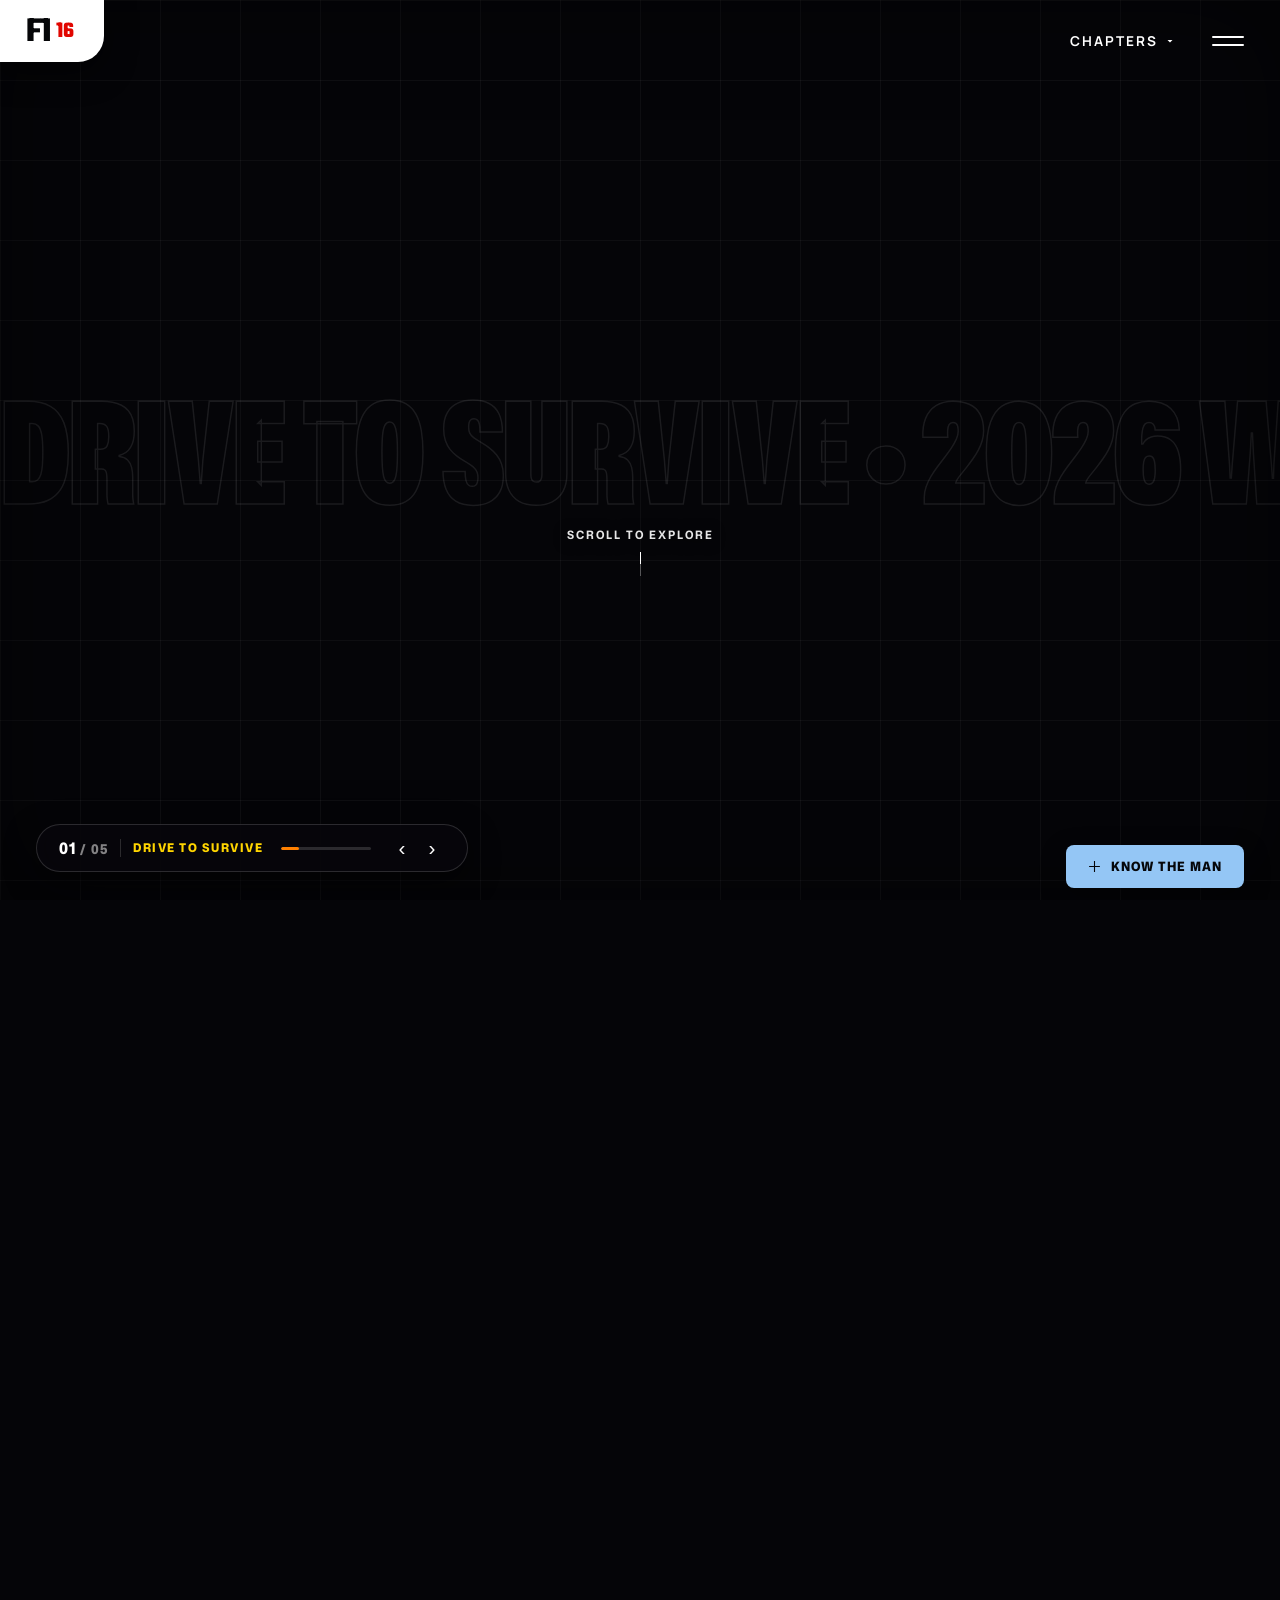
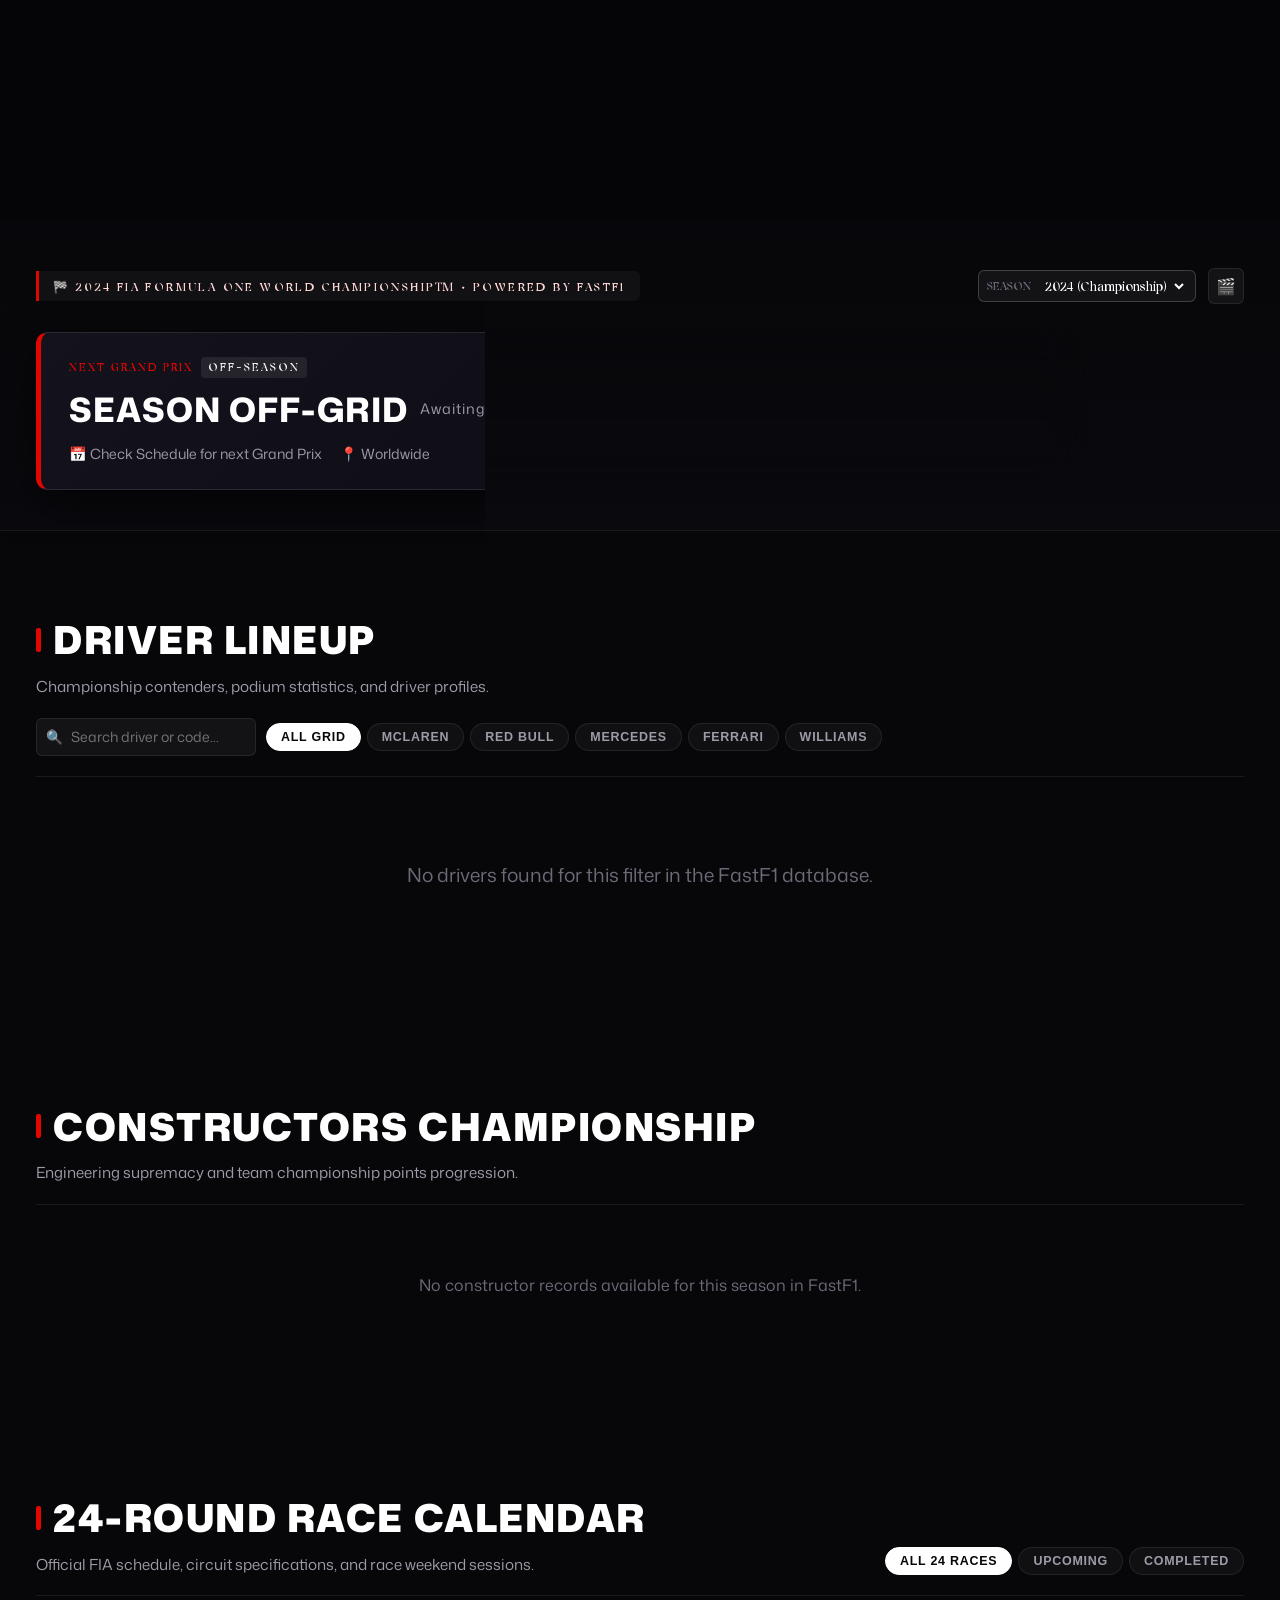
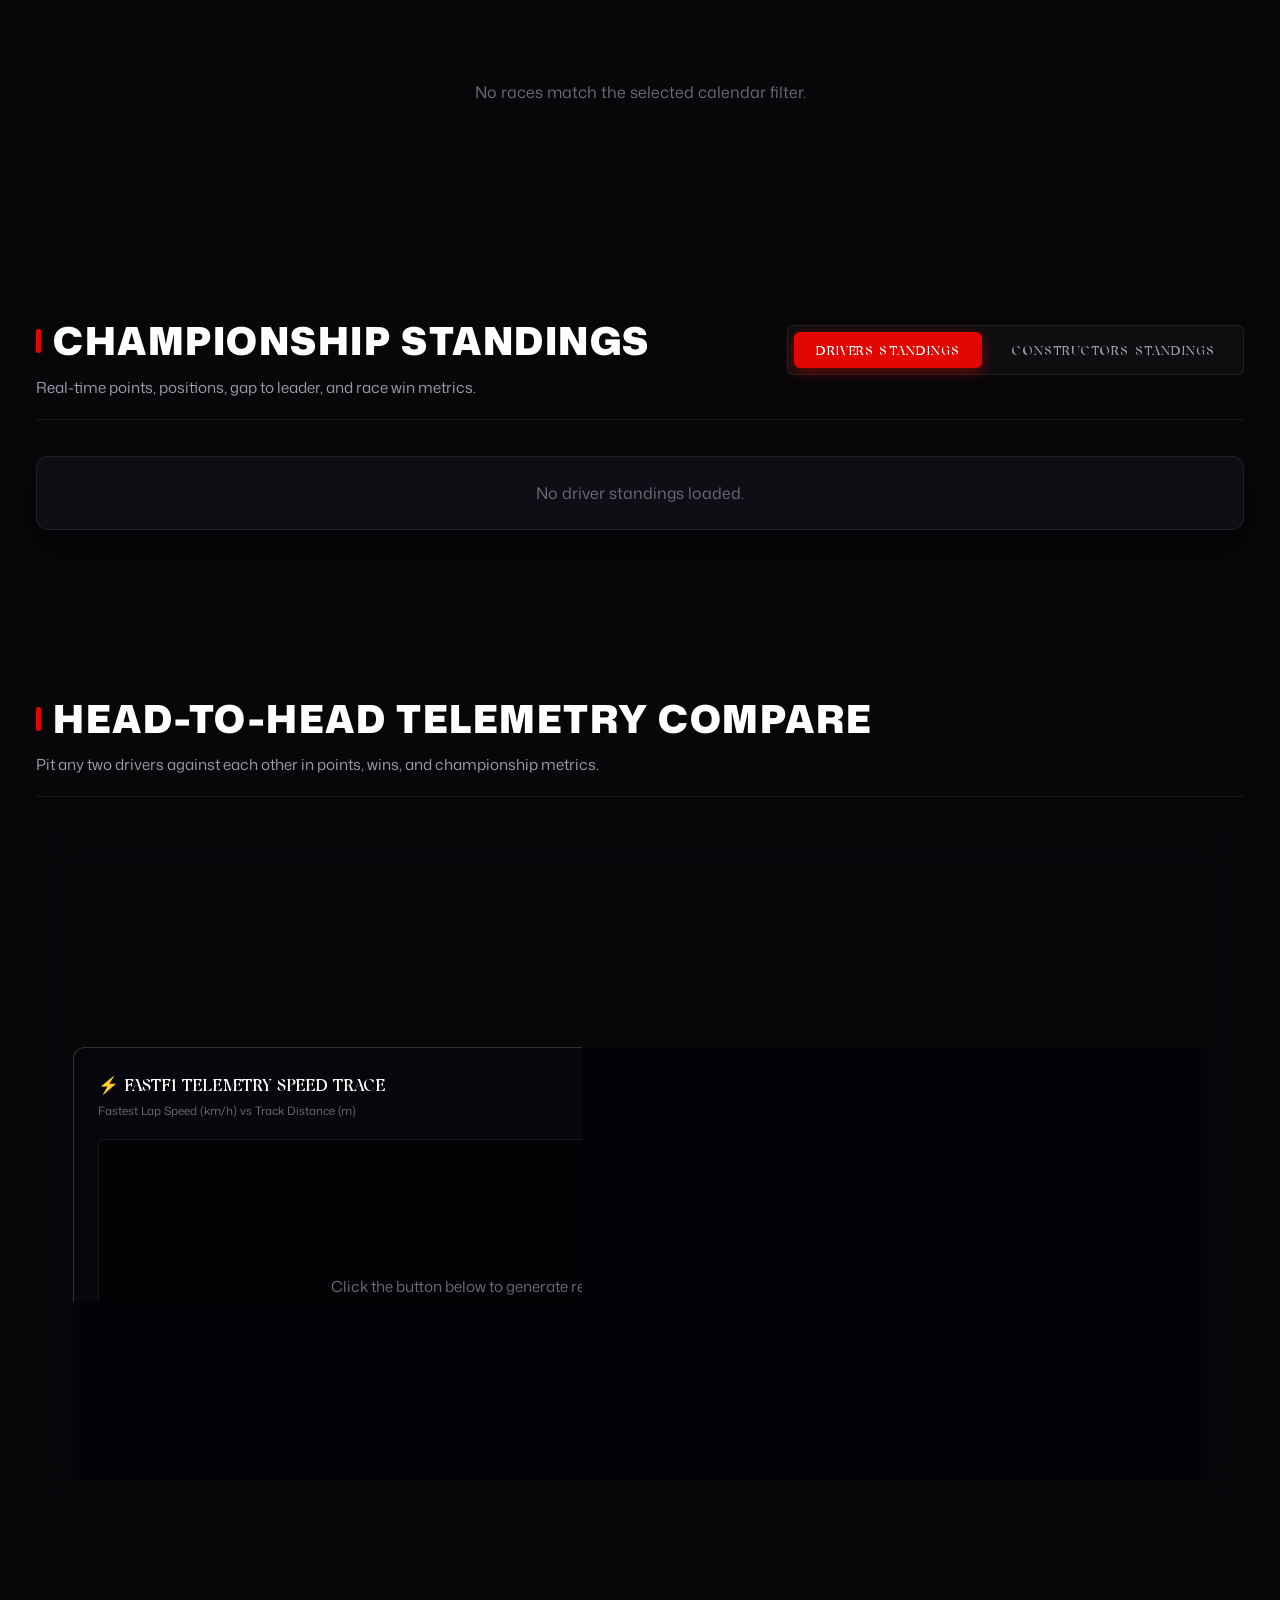
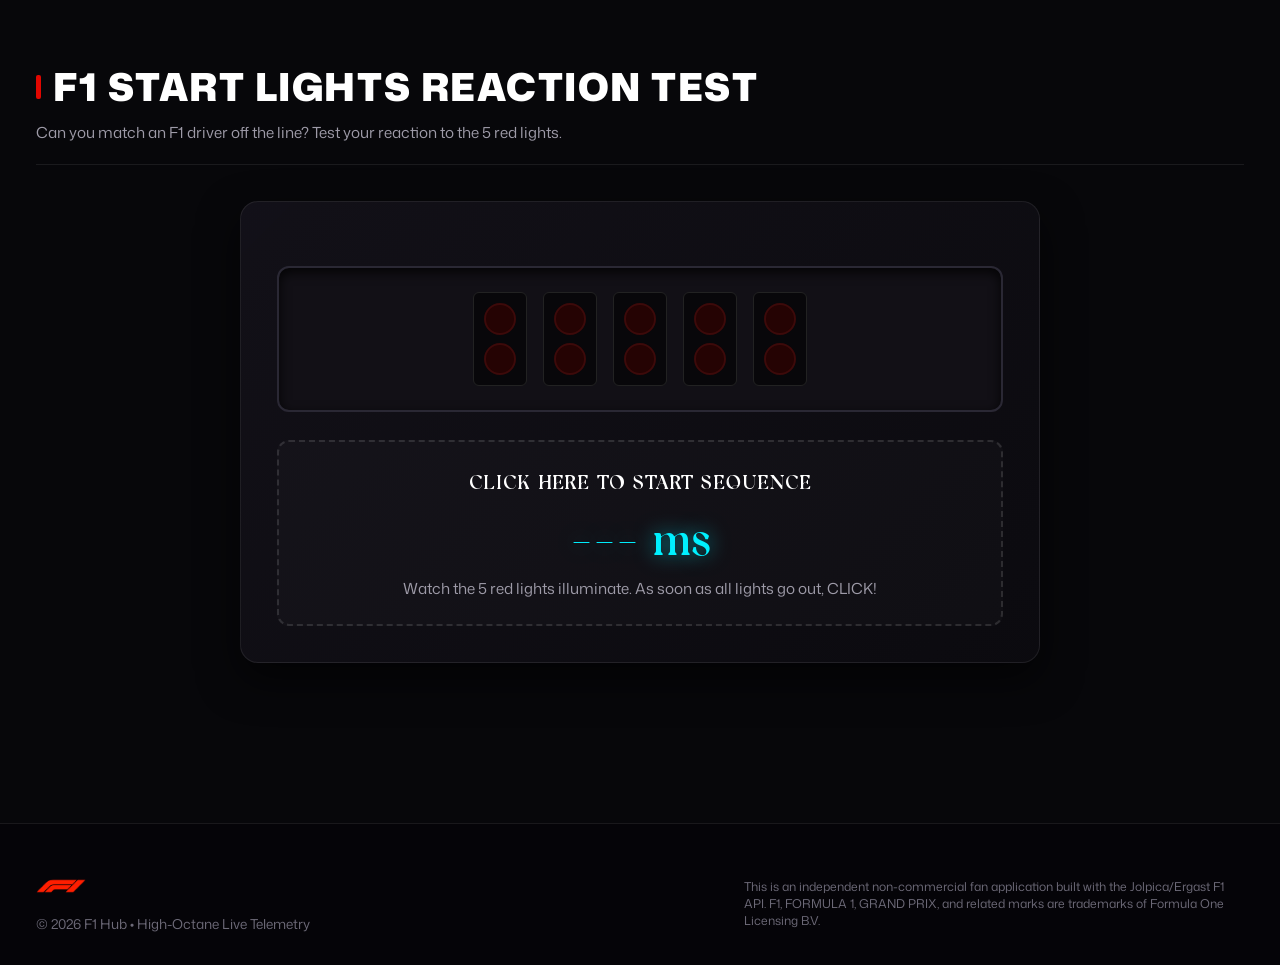
==== commit 4e820e2f: "Fix relative paths and internal links for GitHub Pages compatibility" ====
--- a/index.html
+++ b/index.html
@@ -44,7 +44,7 @@
       <li><a href="#standings" class="chapter-link"><span class="ch-num">06</span> WORLD CHAMPIONSHIP STANDINGS</a></li>
       <li><a href="#compare" class="chapter-link"><span class="ch-num">07</span> TELEMETRY COMPARATOR</a></li>
       <li><a href="#reaction-game" class="chapter-link"><span class="ch-num">08</span> START LIGHTS REACTION</a></li>
-      <li><a href="/loaders.html" class="chapter-link" target="_blank"><span class="ch-num">09</span> LOADERS SHOWCASE ⚡</a></li>
+      <li><a href="loaders.html" class="chapter-link" target="_blank"><span class="ch-num">09</span> LOADERS SHOWCASE ⚡</a></li>
     </ul>
   </div>
 
